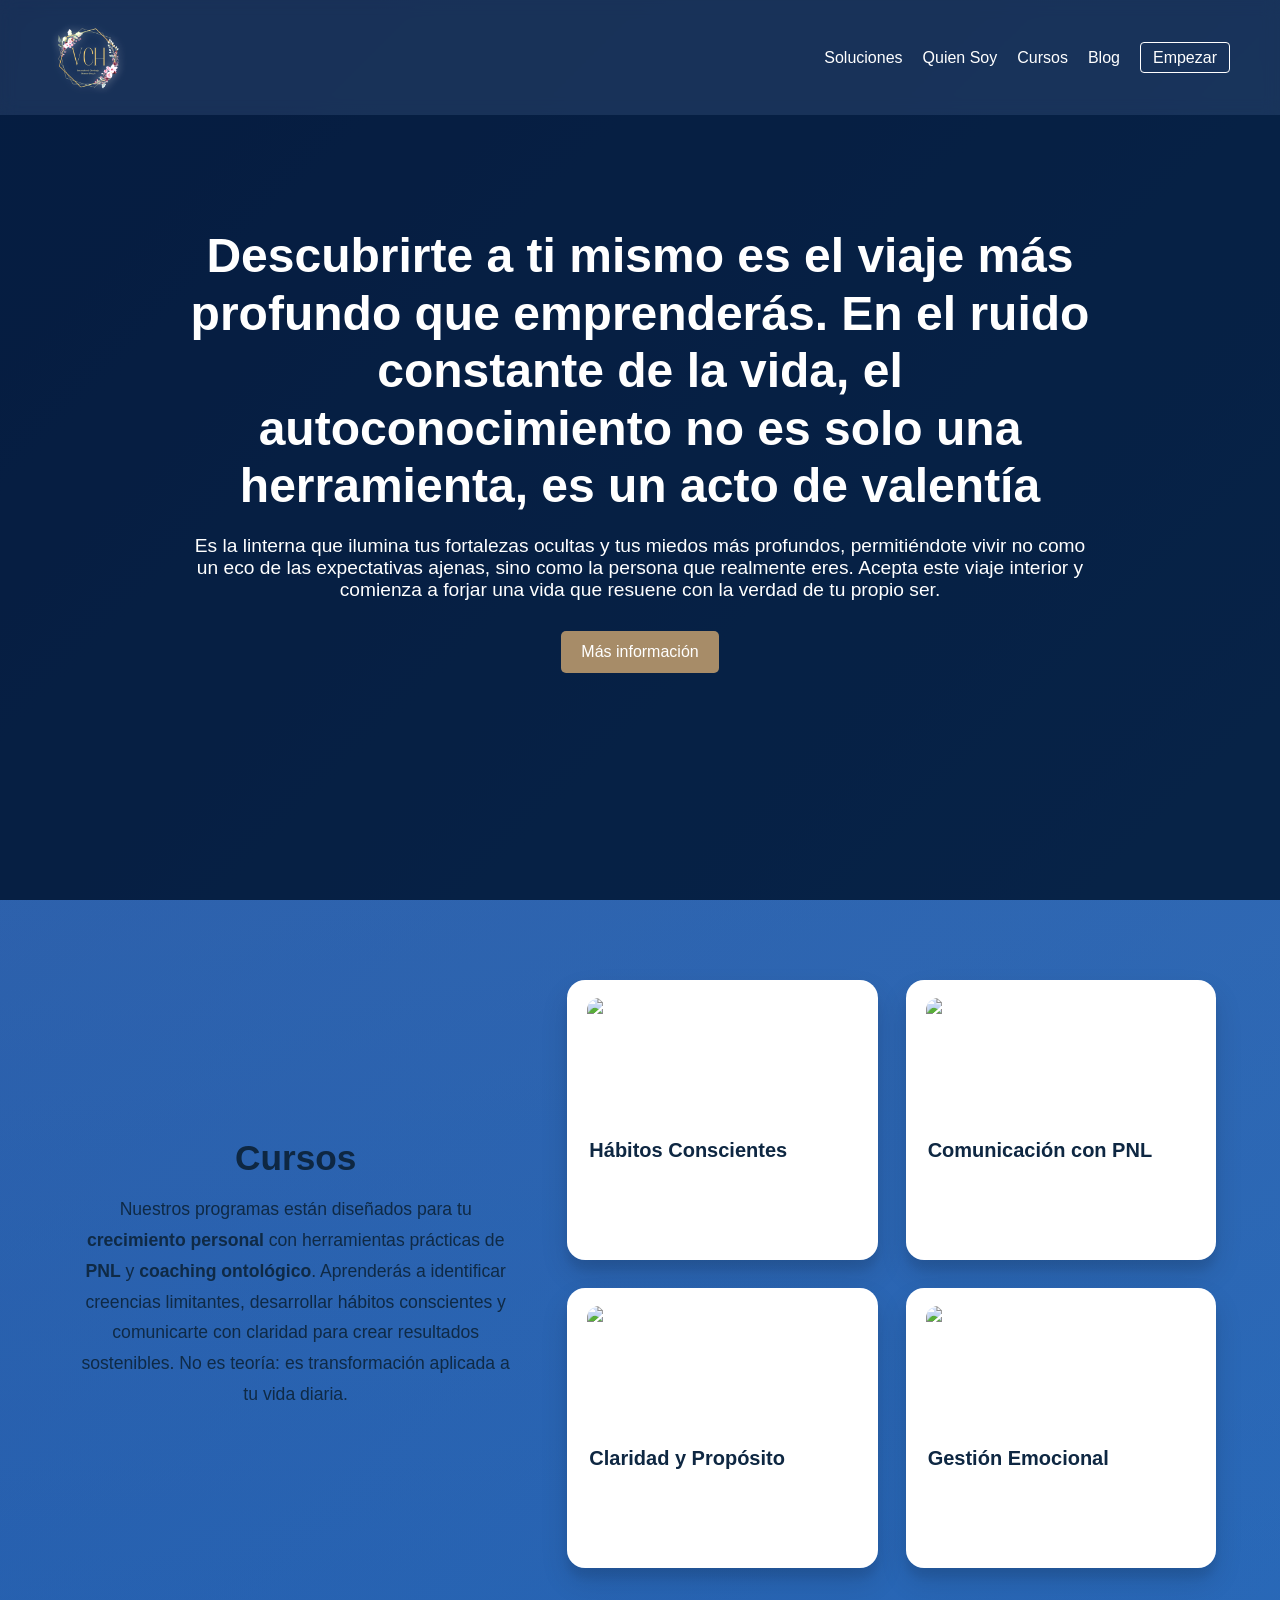
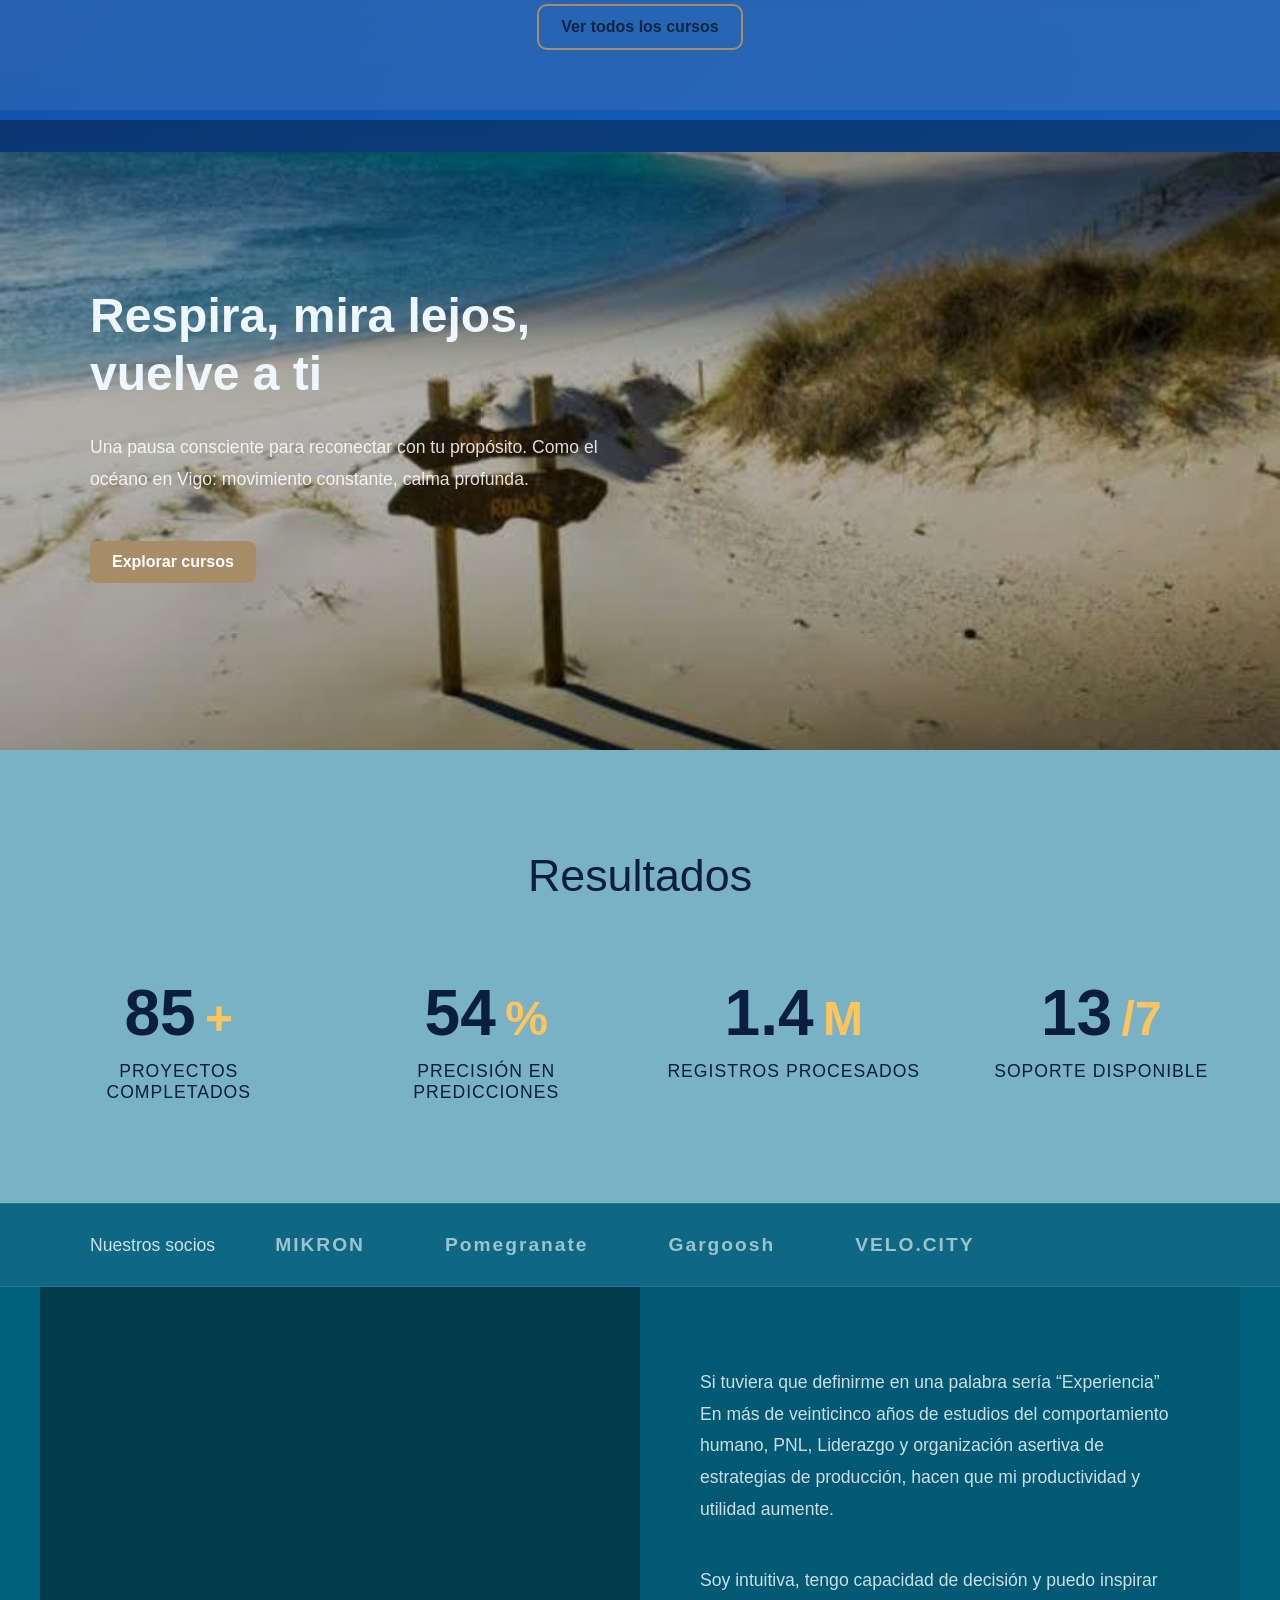
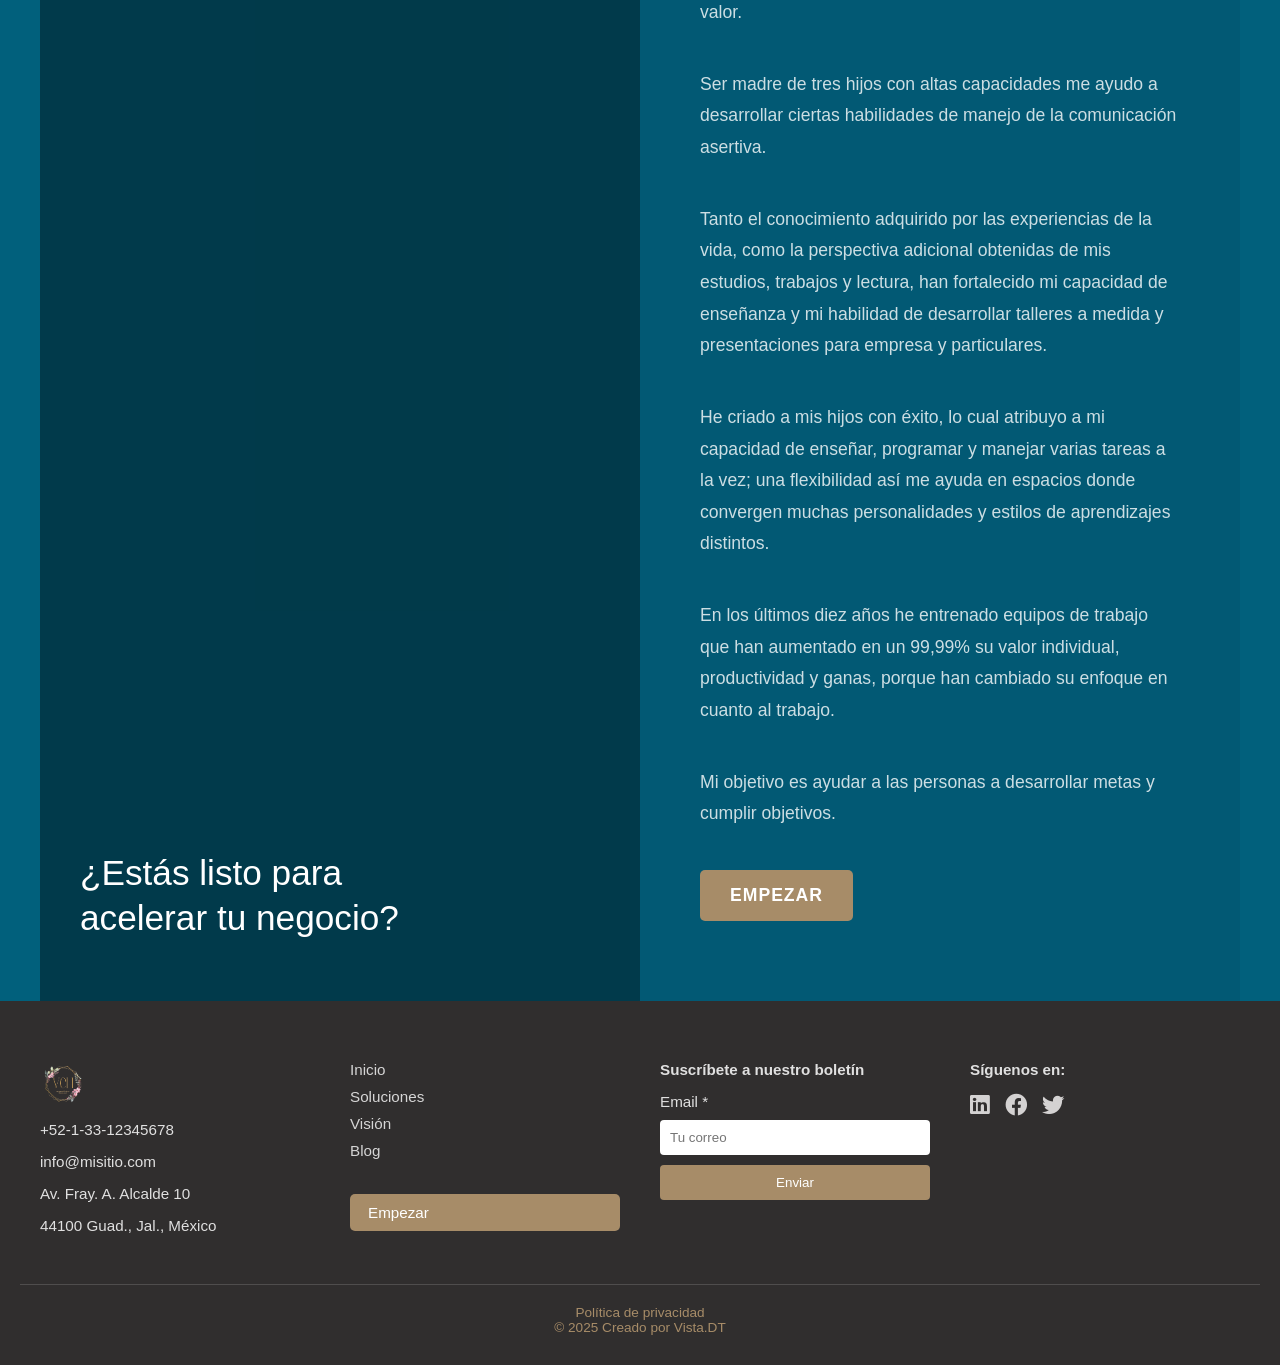
==== index.html @ 9bfac750 "paralax sobre mi" ====
<!DOCTYPE html>
<html lang="es">
<head>
  <meta charset="UTF-8">
  <meta name="viewport" content="width=device-width, initial-scale=1.0">
  <title>Vivian Chars </title>
  <link rel="stylesheet" href="https://cdnjs.cloudflare.com/ajax/libs/font-awesome/5.15.4/css/all.min.css">
  <link rel="stylesheet" href="/assets/style/style.css">
</head>
<body>
  
<header class="hero">
  <video autoplay muted loop playsinline class="hero-video">
    <source src="assets/video/135360-761676421_small.mp4" type="video/mp4">
    Tu navegador no soporta videos HTML5.
  </video>
  <div class="overlay"></div>
  
  <nav class="navbar">
    <div class="logo">
      <img src="assets/img/logo.png" alt="LOGO" />
    </div>

    <ul class="nav-links">
      <li><a href="#">Soluciones</a></li>
      <li><a href="#">Quien Soy</a></li>
      <li><a href="#">Cursos</a></li>
      <li><a href="#">Blog</a></li>
      <li><a href="#" class="btn-outline">Empezar</a></li>
    </ul>
  </nav>

  <div class="hero-content">
    <h1 class="fade-up">Descubrirte a ti mismo es el viaje más profundo que emprenderás. En el ruido constante de la vida, el  <br> <strong>autoconocimiento</strong> no es solo una herramienta, es un acto de valentía</h1>
    <p class="fade-up delay-1">Es la linterna que ilumina tus fortalezas ocultas y tus miedos más profundos, permitiéndote vivir no como un eco de las expectativas ajenas, sino como la persona que realmente eres. Acepta este viaje interior y comienza a forjar una vida que resuene con la verdad de tu propio ser.</p>
    <a href="#" class="btn-primary fade-up delay-2">Más información</a>
  </div>
</header>

<section class="features-section fade-up">
  <div class="features-container">
    <!-- Columna izquierda (texto centrado) -->
    <div class="features-text">
      <h2>Cursos</h2>
      <p>
        Nuestros programas están diseñados para tu <strong>crecimiento personal</strong> con
        herramientas prácticas de <strong>PNL</strong> y <strong>coaching ontológico</strong>.
        Aprenderás a identificar creencias limitantes, desarrollar hábitos conscientes y comunicarte
        con claridad para crear resultados sostenibles. No es teoría: es transformación aplicada a tu
        vida diaria.
      </p>
    </div>

    <!-- Columna derecha (grid 2x2 con flip cards) -->
    <div class="features-grid">
      <!-- Card 1 -->
      <div class="course-card">
        <div class="card-inner">
          <div class="card-face card-front">
            <img src="assets/img/cursos/habitos.jpg" alt="Hábitos Conscientes">
            <h3>Hábitos Conscientes</h3>
          </div>
          <div class="card-face card-back">
            <h3>Hábitos Conscientes</h3>
            <p>Neurociencia básica, PNL y micro-acciones para elevar energía, enfoque y consistencia sin depender de la fuerza de voluntad.</p>
            <a href="#" class="card-link">Ver detalles</a>
          </div>
        </div>
      </div>

      <!-- Card 2 -->
      <div class="course-card">
        <div class="card-inner">
          <div class="card-face card-front">
            <img src="assets/img/cursos/comunicacion.jpg" alt="Comunicación con PNL">
            <h3>Comunicación con PNL</h3>
          </div>
          <div class="card-face card-back">
            <h3>Comunicación con PNL</h3>
            <p>Patrones de lenguaje, rapport y escucha efectiva. Influencia ética para acuerdos ganar-ganar.</p>
            <a href="#" class="card-link">Ver detalles</a>
          </div>
        </div>
      </div>

      <!-- Card 3 -->
      <div class="course-card">
        <div class="card-inner">
          <div class="card-face card-front">
            <img src="assets/img/cursos/claridad.jpg" alt="Claridad y Propósito">
            <h3>Claridad y Propósito</h3>
          </div>
          <div class="card-face card-back">
            <h3>Claridad y Propósito</h3>
            <p>Define visión, objetivos y métricas personales desde el coaching ontológico. Alinea acción y sentido.</p>
            <a href="#" class="card-link">Ver detalles</a>
          </div>
        </div>
      </div>

      <!-- Card 4 -->
      <div class="course-card">
        <div class="card-inner">
          <div class="card-face card-front">
            <img src="assets/img/cursos/gestion-emocional.jpg" alt="Gestión Emocional">
            <h3>Gestión Emocional</h3>
          </div>
          <div class="card-face card-back">
            <h3>Gestión Emocional</h3>
            <p>Regulación emocional y estados de recursos. Protocolos simples para estrés, foco y resiliencia.</p>
            <a href="#" class="card-link">Ver detalles</a>
          </div>
        </div>
      </div>
    </div>
  </div>

  <!-- CTA debajo de las 4 tarjetas -->
  <div class="features-cta">
    <a href="/cursos.html" class="btn-secondary">Ver todos los cursos</a>
  </div>
</section>

<!-- PARALLAX VIGO -->
<section class="parallax-section" id="parallax-vigo">
  <img src="assets/img/vigo.jpeg" alt="Vigo, España" class="parallax-bg" loading="lazy">
  <div class="parallax-overlay"></div>
  <div class="parallax-content">
    <div class="parallax-container">
      <div class="parallax-text">
        <h2 class="fade-up">Respira, mira lejos, vuelve a ti</h2>
        <p class="fade-up delay-1">
          Una pausa consciente para reconectar con tu propósito. Como el océano en Vigo:
          movimiento constante, calma profunda.
        </p>
        <a href="#cursos" class="btn-primary fade-up delay-2">Explorar cursos</a>
      </div>
    </div>
  </div>
</section>


<!-- SECCIÓN DE ESTADÍSTICAS CON CONTADORES -->
<section class="stats-section">
  <div class="stats-container">
    <div class="stats-content">
      <div class="stats-text fade-up">
        <h2>Resultados</h2>
        <p></p>
      </div>
      
      <div class="stats-grid">
        <div class="stat-item fade-up delay-1">
          <div class="stat-number" data-target="150">0</div>
          <div class="stat-plus">+</div>
          <div class="stat-label">Proyectos Completados</div>
        </div>
        
        <div class="stat-item fade-up delay-2">
          <div class="stat-number" data-target="95">0</div>
          <div class="stat-plus">%</div>
          <div class="stat-label">Precisión en Predicciones</div>
        </div>
        
        <div class="stat-item fade-up delay-3">
          <div class="stat-number" data-target="2.5">0</div>
          <div class="stat-plus">M</div>
          <div class="stat-label">Registros Procesados</div>
        </div>
        
        <div class="stat-item fade-up delay-4">
          <div class="stat-number" data-target="24">0</div>
          <div class="stat-plus">/7</div>
          <div class="stat-label">Soporte Disponible</div>
        </div>
      </div>
    </div>
  </div>
</section>

<!-- SECCIÓN DE SOCIOS Y CTA -->
<section class="partners-cta-section">
  <!-- Logos de socios -->
  <div class="partners-bar">
    <div class="partners-container">
      <div class="partners-title">Nuestros socios</div>
      <div class="partners-logos">
        <div class="partner-logo">MIKRON</div>
        <div class="partner-logo">Pomegranate</div>
        <div class="partner-logo">Gargoosh</div>
        <div class="partner-logo">VELO.CITY</div>
      </div>
    </div>
  </div>

  <!-- Contenido principal -->
  <div class="cta-content">
    <div class="cta-container">
      <!-- Video izquierda -->
      <div class="cta-video-container fade-up">
        <video autoplay muted loop playsinline class="cta-video">
          <!-- AQUÍ VAS A PONER TU VIDEO CUANDO LO ENCUENTRES -->
          <source src="assets/video/faro02.mp4" type="video/mp4">
          Tu navegador no soporta videos HTML5.
        </video>
        <div class="video-overlay"></div>
        <div class="video-text">
          <h3>¿Estás listo para acelerar tu negocio?</h3>
        </div>
      </div>

      <!-- Texto y CTA derecha -->
      <div class="cta-text-container fade-up delay-1">
        <div class="cta-text">
          <p>
           Si tuviera que definirme en una palabra sería “Experiencia” En más de veinticinco años de estudios del comportamiento humano, PNL, Liderazgo y organización asertiva de estrategias de producción, hacen que mi productividad y utilidad aumente.</p>
           <p>Soy intuitiva, tengo capacidad de decisión y puedo inspirar valor.</p>
           <p>Ser madre de tres hijos con altas capacidades me ayudo a desarrollar ciertas habilidades de manejo de la comunicación asertiva.</p>
           <p>Tanto el conocimiento adquirido por las experiencias de la vida, como la perspectiva adicional obtenidas de mis estudios, trabajos y lectura, han fortalecido mi capacidad de enseñanza y mi habilidad de desarrollar talleres a medida y presentaciones para empresa y particulares.</p>
           <p>He criado a mis hijos con éxito, lo cual atribuyo a mi capacidad de enseñar, programar y manejar varias tareas a la vez; una flexibilidad así me ayuda en espacios donde convergen muchas personalidades y estilos de aprendizajes distintos.</p>
           <p>En los últimos diez años he entrenado equipos de trabajo que han aumentado en un 99,99% su valor individual, productividad y ganas, porque han cambiado su enfoque en cuanto al trabajo.</p>
           <p>Mi objetivo es ayudar a las personas a desarrollar metas y cumplir objetivos.</p>
          <a href="#" class="btn-primary">Empezar</a>
        </div>
      </div>
    </div>
  </div>
</section>
<!-- FOOTER -->
<footer class="site-footer">
  <div class="footer-container">
    <!-- Columna 1: Logo y contacto -->
    <div class="footer-column">
      <div class="footer-logo">
        <img src="assets/img/logo.png" alt="Vista.DT" />
      </div>
      <p>+52-1-33-12345678</p>
      <p>info@misitio.com</p>
      <p>Av. Fray. A. Alcalde 10</p>
      <p>44100 Guad., Jal., México</p>
    </div>

    <!-- Columna 2: Navegación -->
    <div class="footer-column">
      <ul class="footer-links">
        <li><a href="#">Inicio</a></li>
        <li><a href="#">Soluciones</a></li>
        <li><a href="#">Visión</a></li>
        <li><a href="#">Blog</a></li>
      </ul>
      <a href="#" class="btn-primary footer-btn">Empezar</a>
    </div>

    <!-- Columna 3: Suscripción -->
    <div class="footer-column">
      <h4>Suscríbete a nuestro boletín</h4>
      <form class="footer-form">
        <label for="email">Email *</label>
        <input type="email" id="email" name="email" placeholder="Tu correo">
        <button type="submit" class="btn-outline">Enviar</button>
      </form>
    </div>

    <!-- Columna 4: Redes sociales -->
    <div class="footer-column">
      <h4>Síguenos en:</h4>
      <div class="social-links">
        <a href="#"><i class="fab fa-linkedin"></i></a>
        <a href="#"><i class="fab fa-facebook"></i></a>
        <a href="#"><i class="fab fa-twitter"></i></a>
      </div>
    </div>
  </div>

  <!-- Parte inferior -->
  <div class="footer-bottom">
    <a href="#">Política de privacidad</a>
    <p>© 2025 Creado por Vista.DT</p>
  </div>
</footer>

</body>
</html>
<script src="assets/scripts/script.js"></script>
---- assets/style/style.css ----
* {
  margin: 0;
  padding: 0;
  box-sizing: border-box;
}

@font-face {
  font-family: 'Century Gothic';
  src: url('century-gothic.woff2') format('woff2'),
       url('century-gothic.woff') format('woff');
  font-weight: normal;
  font-style: normal;
}

body {
  font-family: 'Century Gothic', CenturyGothic, AppleGothic, sans-serif;
  color: white;
}



.hero {
  position: relative;
  width: 100%;
  height: 100vh;
  overflow: hidden;
}

.hero-video {
  position: absolute;
  top: 50%;
  left: 50%;
  min-width: 100%;
  min-height: 100%;
  transform: translate(-50%, -50%);
  object-fit: cover;
  z-index: -2;
}

.overlay {
  position: absolute;
  top: 0;
  left: 0;
  width: 100%;
  height: 100%;
  background: rgba(0, 0, 0, 0.6);
  z-index: -1;
}

/* ==========================
   NAVBAR
   ========================== */
.navbar {
  position: fixed;
  top: 0;
  left: 0;
  width: 100%;
  z-index: 10;

  display: flex;
  justify-content: space-between;
  align-items: center;

  padding: 20px 50px;
  transition: background 0.3s ease, padding 0.3s ease;

  /* Fondo inicial translúcido con blur */
  background-color: rgba(101, 132, 179, 0.2);
  backdrop-filter: blur(8px);
}

/* Al hacer scroll */
.navbar.scrolled {
  background-color: rgba(101, 132, 179, 0.6);
  padding: 10px 40px;
  backdrop-filter: blur(10px);
}

/* ==========================
   LOGO (más grande y visible)
   ========================== */
.logo {
  display: flex;
  align-items: center;
  gap: 8px;
  font-weight: bold;
  font-size: 1.2em;
}

.logo img {
  height: 75px;           /* ↑ de 40px a 75px */
  width: auto;
  filter: brightness(1.25) drop-shadow(0 0 5px rgba(255,255,255,0.4));
  transition: transform 0.25s ease;
}

.logo img:hover {
  transform: scale(1.05);
}

.logo span {
  font-weight: bold;
  font-size: 1.2em;
}

/* ==========================
   LINKS NAV
   ========================== */
.nav-links {
  display: flex;
  gap: 20px;
  list-style: none;
}

.nav-links a {
  text-decoration: none;
  color: white;
  transition: color 0.3s ease;
}

.nav-links a:hover {
  color: #a78c68;
}

.btn-outline {
  border: 1px solid white;
  padding: 6px 12px;
  border-radius: 4px;
}

/* ==========================
   HERO CENTRADO
   ========================== */
.hero-content {
  position: absolute;
  top: 50%;
  left: 50%;
  transform: translate(-50%, -50%);  /* ← centra en ambos ejes */
  text-align: center;                 /* ← centra el texto */
  width: 85%;
  max-width: 900px;                   /* más ancho que antes (600px) */
  z-index: 2;                         /* sobre el overlay/video */
}

.hero-content h1 {
  font-size: 3rem;    /* mismo tamaño que tenías */
  line-height: 1.2;
  margin-bottom: 20px;
}

.hero-content p {
  font-size: 1.2rem;  /* mismo tamaño que tenías */
  margin-bottom: 30px;
}

/* Botón primario */
.btn-primary {
  background: #a78c68;
  padding: 12px 20px;
  color: white;
  border-radius: 5px;
  text-decoration: none;
  display: inline-block;
  transition: transform 0.3s ease;
}

.btn-primary:hover {
  transform: translateY(-2px);
}


/* Features Section */
.features-section {
  background-color: #79b1c7;
  padding: 80px 50px;
}

.features-container {
  display: grid;
  grid-template-columns: 1fr 1fr;
  gap: 40px;
  align-items: start;
}

.features-text h2 {
  font-size: 2.2rem;
  margin-bottom: 20px;
  color: #0b1e3f;
}

.features-text p {
  font-size: 1.1rem;
  line-height: 1.6;
  color: #333;
}

/* Fondo general */
body {
  background: linear-gradient(135deg, #0d47a1, #1976d2);
  font-family: 'Segoe UI', Tahoma, Geneva, Verdana, sans-serif;
  margin: 0;
  padding: 0;
  color: #fff;
}

/* Contenedor de tarjetas */
.features-cards {
  display: grid;
  grid-template-columns: repeat(auto-fit, minmax(280px, 1fr));
  gap: 40px;
  padding: 60px 20px;
  max-width: 1100px;
  margin: 0 auto;
  position: relative;
}

/* Estilo general de las tarjetas */
.feature-card {
  background: #ffffff;
  border-radius: 30px; /* Más redondas */
  padding: 30px;
  box-shadow: 0 12px 30px rgba(0, 0, 0, 0.25);
  transition: all 0.6s ease;
  border: none;
  display: flex;
  flex-direction: column;
  align-items: flex-start;

  opacity: 0;
  transform: translateY(60px) scale(0.95);
}

/* Animación de entrada al hacer scroll */
.feature-card.show {
  opacity: 1;
  transform: translateY(0) scale(1);
}

/* Animación en cascada (una tras otra) */
.feature-card:nth-child(1) {
  transition-delay: 0.2s;
}
.feature-card:nth-child(2) {
  transition-delay: 0.4s;
}
.feature-card:nth-child(3) {
  transition-delay: 0.6s;
}
.feature-card:nth-child(4) {
  transition-delay: 0.8s;
}

/* Hover */
.feature-card:hover {
  transform: translateY(-12px) scale(1.03);
  box-shadow: 0 18px 40px rgba(0, 0, 0, 0.35);
  z-index: 10;
}

/* Iconos */
.feature-card .icon {
  font-size: 2.5rem;
  margin-bottom: 15px;
  background: linear-gradient(135deg, #ff9800, #f44336);
  /*-webkit-background-clip: text;*/
  -webkit-text-fill-color: transparent;
}

/* Títulos */
.feature-card h3 {
  font-size: 1.4rem;
  margin-bottom: 12px;
  font-weight: 700;
  color: #111;
}

/* Texto */
.feature-card p {
  font-size: 1rem;
  line-height: 1.6;
  color: #333;
}


/* Estilo general de las tarjetas */
/*.feature-card {
  background: rgb(60 91 175);
  border-radius: 10px;
  padding: 20px;
  box-shadow: 0 4px 15px rgba(0,0,0,0.1);
  opacity: 0;
  transform: translateY(50px);
  transition: transform 0.8s ease, opacity 0.8s ease, box-shadow 0.3s ease;
  position: relative;
}

/* Animación cuando aparecen */
/*.feature-card.show {
  opacity: 1;
}

/* Tarjetas grandes (izquierda) → primera y tercera */
/*.features-cards .feature-card:nth-child(1),
.features-cards .feature-card:nth-child(3) {
  transform: translateY(20px); /* Bajamos un poco */
/*  z-index: 2;
}

/* Tarjetas pequeñas (derecha) → segunda y cuarta */
/*.features-cards .feature-card:nth-child(2),
.features-cards .feature-card:nth-child(4) {
  transform: translate(-20px, -20px); /* Subimos y desplazamos hacia la izquierda */
/*  z-index: 3; /* Encima de las grandes */
/*}

/* Efecto hover para todas */
/*.feature-card:hover {
  transform: translate(-20px, -25px) scale(1.02);
  box-shadow: 0 8px 25px rgba(0,0,0,0.15);
}

/* Iconos dentro de la tarjeta */
/*.feature-card .icon {
  font-size: 2rem;
  margin-bottom: 10px;
}

.feature-card h3 {
  font-size: 1.1rem;
  margin-bottom: 10px;
  color: #062630;
}

.feature-card p {
  font-size: 0.95rem;
  color: #111010;
}*/

/* Responsive */
@media (max-width: 768px) {
  .features-container {
    grid-template-columns: 1fr;
    gap: 30px;
  }

  .features-cards {
    grid-template-columns: 1fr;
    gap: 20px;
  }

  /* Quitamos efecto ajedrez en móviles */
  .features-cards .feature-card:nth-child(1),
  .features-cards .feature-card:nth-child(2),
  .features-cards .feature-card:nth-child(3),
  .features-cards .feature-card:nth-child(4) {
    transform: translateY(0);
  }

  .feature-card:hover {
    transform: scale(1.02);
  }
}



/* NUEVA SECCIÓN PARALLAX CORREGIDA */
.parallax-section .parallax-bg {
  position: absolute;
  top: 0;
  left: 0;
  width: 100%;
  height: 100%;
  object-fit: cover;
  z-index: 0; /* IMPORTANTE: z-index bajo */
}

.parallax-section {
  position: relative; /* ¡MUY IMPORTANTE! */
  height: 100vh;
  min-height: 600px;
  overflow: hidden;
  display: flex;
  align-items: center;
}

.parallax-bg {
  position: absolute;
  top: 0;
  left: 0;
  width: 100%;
  height: 100%;
  object-fit: cover;
  z-index: -15;
}


.parallax-overlay {
  position: absolute;
  top: 0;
  left: 0;
  width: 100%;
  height: 100%;
  z-index: 1;
}

.parallax-content {
  position: relative;
  z-index: 2;
  width: 100%;
  color: rgb(176, 197, 199);
}

.parallax-container {
  max-width: 1200px;
  margin: 0 auto;
  padding: 0 50px;
  display: grid;
  grid-template-columns: 1fr 1fr;
  gap: 80px;
  align-items: center;
}

.parallax-text h2 {
  font-size: 3rem;
  line-height: 1.2;
  margin-bottom: 30px;
  font-weight: 300;
}

.parallax-text p {
  font-size: 1.1rem;
  line-height: 1.8;
  margin-bottom: 25px;
  color: rgba(3, 53, 73, 0.9);
}

.parallax-text .btn-primary {
  margin-top: 20px;
}


/* SECCIÓN DE SOCIOS Y CTA */
.partners-cta-section {
  background-color: #01607c;
  color: rgb(4, 90, 105);
}

.partners-bar {
  background-color: rgba(255, 255, 255, 0.05);
  border-top: 1px solid rgba(255, 255, 255, 0.1);
  border-bottom: 1px solid rgba(255, 255, 255, 0.1);
  padding: 30px 0;
}

.partners-container {
  max-width: 1200px;
  margin: 0 auto;
  padding: 0 50px;
  display: flex;
  align-items: center;
  gap: 60px;
}

.partners-title {
  font-size: 1.1rem;
  font-weight: 300;
  color: rgba(255, 255, 255, 0.8);
  white-space: nowrap;
}

.partners-logos {
  display: flex;
  gap: 80px;
  align-items: center;
  flex: 1;
}

.partner-logo {
  font-size: 1.2rem;
  font-weight: 600;
  color: rgba(255, 255, 255, 0.6);
  letter-spacing: 2px;
  transition: color 0.3s ease;
}

.partner-logo:hover {
  color: rgba(255, 255, 255, 0.9);
}

.cta-content {
  padding: 0;
  min-height: 70vh;
}

.cta-container {
  max-width: 1200px;
  margin: 0 auto;
  display: grid;
  grid-template-columns: 1fr 1fr;
  min-height: 70vh;
}

.cta-video-container {
  position: relative;
  overflow: hidden;
}

.cta-video {
  width: 100%;
  height: 100%;
  object-fit: cover;
  min-height: 70vh;
}

.video-overlay {
  position: absolute;
  top: 0;
  left: 0;
  width: 100%;
  height: 100%;
  background: rgba(0, 0, 0, 0.4);
  z-index: 1;
}

.video-text {
  position: absolute;
  bottom: 60px;
  left: 40px;
  z-index: 2;
  color: white;
}

.video-text h3 {
  font-size: 2.2rem;
  font-weight: 300;
  line-height: 1.3;
  max-width: 350px;
}

.cta-text-container {
  background-color: #025974;
  display: flex;
  align-items: center;
  padding: 80px 60px;
}

.cta-text p {
  font-size: 1.1rem;
  line-height: 1.8;
  color: rgba(255, 255, 255, 0.8);
  margin-bottom: 40px;
}

.cta-text .btn-primary {
  font-size: 1.1rem;
  padding: 15px 30px;
  text-transform: uppercase;
  letter-spacing: 1px;
  font-weight: 600;
}

/* SECCIÓN DE ESTADÍSTICAS */
.stats-section {
  background-color: #79b1c7;
  padding: 100px 50px;
  color: white;
}

.stats-container {
  max-width: 1200px;
  margin: 0 auto;
}

.stats-content {
  text-align: center;
}

.stats-text {
  margin-bottom: 80px;
}

.stats-text h2 {
  font-size: 2.8rem;
  margin-bottom: 25px;
  color: #0b1e3f;
  font-weight: 300;
}

.stats-text p {
  font-size: 1.2rem;
  color: rgba(11, 30, 63, 0.8);
  max-width: 600px;
  margin: 0 auto;
  line-height: 1.6;
}

.stats-grid {
  display: grid;
  grid-template-columns: repeat(auto-fit, minmax(250px, 1fr));
  gap: 50px;
  margin-top: 60px;
}

.stat-item {
  text-align: center;
  opacity: 0;
  transform: translateY(30px);
  transition: all 0.8s ease;
}

.stat-item.show {
  opacity: 1;
  transform: translateY(0);
}

.stat-number {
  font-size: 4rem;
  font-weight: bold;
  color: #0b1e3f;
  display: inline-block;
  line-height: 1;
}

.stat-plus {
  font-size: 3rem;
  font-weight: bold;
  color: #ffc55a;
  display: inline-block;
  margin-left: 5px;
}

.stat-label {
  font-size: 1.1rem;
  color: #0b1e3f;
  margin-top: 15px;
  font-weight: 500;
  text-transform: uppercase;
  letter-spacing: 1px;
}

/* Animaciones */
.fade-up {
  opacity: 0;
  transform: translateY(30px);
  transition: all 0.8s ease;
}

.fade-up.show {
  opacity: 1;
  transform: translateY(0);
}

.delay-1 { transition-delay: 0.3s; }
.delay-2 { transition-delay: 0.6s; }
.delay-4 { transition-delay: 1.2s; }

/* Responsive */
@media (max-width: 768px) {
  .parallax-container {
    grid-template-columns: 1fr;
    gap: 40px;
    padding: 0 30px;
  }
  
  .parallax-text h2 {
    font-size: 2.2rem;
  }
  
  .hero-content h1 {
    font-size: 2.2rem;
  }
  
  .features-container {
    grid-template-columns: 1fr;
    gap: 30px;
  }
  
  .features-cards {
    grid-template-columns: 1fr;
  }
  
  .partners-container {
    flex-direction: column;
    gap: 30px;
    text-align: center;
  }
  
  .partners-logos {
    gap: 40px;
    flex-wrap: wrap;
    justify-content: center;
  }
  
  .partner-logo {
    font-size: 1rem;
  }
  
  .cta-container {
    grid-template-columns: 1fr;
  }
  
  .cta-video {
    min-height: 50vh;
  }
  
  .video-text h3 {
    font-size: 1.8rem;
    bottom: 40px;
    left: 30px;
  }
  
  .cta-text-container {
    padding: 60px 40px;
  }
  
  .stats-grid {
    grid-template-columns: repeat(2, 1fr);
    gap: 40px;
  }
  
  .stat-number {
    font-size: 3rem;
  }
  
  .stat-plus {
    font-size: 2.2rem;
  }
}

/* FOOTER MEJORADO */
.site-footer {
  background-color: #302e2e; /* Gris oscuro en lugar de negro */
  color: rgba(255, 255, 255, 0.85);
  padding: 60px 20px 30px;
  font-size: 0.95rem;
}

.footer-container {
  display: grid;
  grid-template-columns: repeat(auto-fit, minmax(220px, 1fr));
  gap: 40px;
  max-width: 1200px;
  margin: 0 auto;
}

.footer-column {
  display: flex;
  flex-direction: column;
  gap: 15px;
}

.footer-logo {
  display: flex;
  align-items: center;
  gap: 12px;
}

.footer-logo img {
  height: 45px;
}

.footer-logo span {
  font-weight: bold;
  font-size: 1.3rem;
  color: white;
}

.footer-links {
  list-style: none;
  padding: 0;
}

.footer-links li {
  margin-bottom: 10px;
}

.footer-links a {
  color: rgba(255, 255, 255, 0.8);
  text-decoration: none;
  transition: color 0.3s ease;
}

.footer-links a:hover {
  color: #79b1c7;
}

.footer-btn {
  margin-top: 10px;
  display: inline-block;
  padding: 10px 18px;
  border-radius: 5px;
  background: #a78c68;
  color: white;
  text-decoration: none;
  transition: transform 0.3s ease;
}

.footer-btn:hover {
  transform: translateY(-2px);
}

.footer-form {
  display: flex;
  flex-direction: column;
  gap: 10px;
}

.footer-form input {
  padding: 10px;
  border-radius: 4px;
  border: none;
  width: 100%;
}

.footer-form button {
  padding: 10px;
  border-radius: 4px;
  border: none;
  cursor: pointer;
  background: #a78c68;
  color: white;
  transition: background 0.3s ease;
}

.footer-form button:hover {
  background: #ac8149;
}

.social-links {
  display: flex;
  gap: 15px;
}

.social-links a {
  color: rgba(241, 239, 239, 0.85);
  font-size: 1.4rem;
  transition: color 0.3s ease;
}

.social-links a:hover {
  color: #f7f7f7;
}

.footer-bottom {
  margin-top: 50px;
  border-top: 1px solid rgba(255, 255, 255, 0.15);
  padding-top: 20px;
  text-align: center;
  font-size: 0.85rem;
  color: #a78c68;
}

.footer-bottom a {
  color: #a78c68;
  text-decoration: none;
  margin: 0 10px;
}

.footer-bottom a:hover {
  color: #a78c68;
}

/* Responsive */
@media (max-width: 768px) {
  .footer-container {
    grid-template-columns: 1fr;
    gap: 30px;
    text-align: center;
  }
  .footer-logo {
    justify-content: center;
  }
  .social-links {
    justify-content: center;
  }
  .footer-btn {
    margin: 15px auto 0;
  }
  .footer-form button {
    width: 100%;
  }
}


/* ==========================
   FEATURES (Cursos) – NUEVO BLOQUE
   ========================== */

/* Ajuste del fondo y paddings de la sección */
.features-section {
  padding: 80px 5% 60px;
  background: linear-gradient(180deg, rgba(101,132,179,0.35) 0%, rgba(101,132,179,0.25) 100%);
}

/* Contenedor 2 columnas: texto izq + grid der */
.features-container {
  display: grid;
  grid-template-columns: 1fr 1.4fr; /* texto / tarjetas */
  gap: 40px;
  align-items: center; /* centra verticalmente ambas columnas */
  max-width: 1200px;
  margin: 0 auto;
}

/* Texto izquierda centrado (vertical y horizontal) */
.features-text {
  display: grid;
  place-items: center;     /* centro X/Y */
  text-align: center;      /* centra el texto */
  padding: 10px 12px;
}

.features-text h2 {
  font-size: 2.2rem;
  margin-bottom: 16px;
  color: #0e2742;
}

.features-text p {
  font-size: 1.1rem;
  line-height: 1.75;
  color: #0f2a46;
  max-width: 520px;
}

/* Grid de tarjetas 2x2 (usa NUEVA clase .features-grid) */
.features-grid {
  display: grid;
  grid-template-columns: repeat(2, minmax(260px, 1fr));
  gap: 28px;
}

/* Tarjeta con efecto FLIP (NUEVAS clases) */
.course-card {
  perspective: 1200px;
}

.card-inner {
  position: relative;
  width: 100%;
  min-height: 280px;
  border-radius: 18px;
  transform-style: preserve-3d;
  transition: transform 0.7s cubic-bezier(.2,.7,.2,1);
  box-shadow: 0 14px 28px rgba(0,0,0,.12), 0 10px 10px rgba(0,0,0,.08);
  background: transparent;
}

.course-card:hover .card-inner {
  transform: rotateY(180deg);
}

.card-face {
  position: absolute;
  inset: 0;
  border-radius: 18px;
  backface-visibility: hidden;
  background: #fff;
  overflow: hidden;
  display: grid;
  align-content: start;
  gap: 14px;
  padding: 18px 20px 20px;
}

.card-front img {
  width: 100%;
  height: 120px;
  object-fit: cover;
  border-radius: 12px;
}

.card-front h3 {
  font-size: 1.25rem;
  color: #0e2742;
  margin: 6px 2px 0;
  line-height: 1.25;
}

.card-back {
  transform: rotateY(180deg);
  background: linear-gradient(180deg, #ffffff 0%, #f7f9fb 100%);
  padding-top: 22px;
}

.card-back h3 {
  font-size: 1.1rem;
  color: #0e2742;
  margin-bottom: 6px;
}

.card-back p {
  color: #2e3e53;
  font-size: 0.975rem;
  line-height: 1.6;
}

.card-link {
  margin-top: 10px;
  justify-self: start;
  color: #a78c68;
  font-weight: 600;
  text-decoration: none;
  border-bottom: 2px solid transparent;
  transition: border-color .2s ease;
}

.card-link:hover {
  border-color: #a78c68;
}

/* CTA inferior (botón ver todos) */
.features-cta {
  display: flex;
  justify-content: center;
  margin-top: 36px;
}

.btn-secondary {
  background: transparent;
  color: #0e2742;
  border: 2px solid #a78c68;
  padding: 12px 22px;
  border-radius: 10px;
  text-decoration: none;
  font-weight: 700;
  transition: background .25s ease, color .25s ease, transform .25s ease;
}

.btn-secondary:hover {
  background: #a78c68;
  color: #fff;
  transform: translateY(-2px);
}

/* ==========================
   Responsive – NUEVO
   ========================== */
@media (max-width: 1024px) {
  .features-container {
    grid-template-columns: 1fr; /* pila texto + tarjetas */
    gap: 28px;
  }
  .features-text {
    padding: 0 8px 8px;
  }
  .features-grid {
    grid-template-columns: 1fr 1fr;
  }
}

@media (max-width: 680px) {
  .features-grid {
    grid-template-columns: 1fr; /* tarjetas en columna */
  }
  .card-front img {
    height: 140px;
  }
}

/* ==========================
   PARALLAX VIGO – overrides
   ========================== */
#parallax-vigo {
  height: 70vh;                 /* un poco menos alto que el hero */
  min-height: 520px;
  margin-top: 10px;             /* separa del bloque de cursos */
}

#parallax-vigo .parallax-overlay {
  background: linear-gradient(
    to bottom,
    rgba(0,0,0,0.35) 0%,
    rgba(0,0,0,0.25) 40%,
    rgba(0,0,0,0.35) 100%
  );
}

#parallax-vigo .parallax-text h2 {
  color: #eef6ff;
  font-weight: 700;
}

#parallax-vigo .parallax-text p {
  color: rgba(255,255,255,0.85);
}

/* Botón dentro del parallax, que use tu estilo primario */
#parallax-vigo .btn-primary {
  background: #a78c68;
  color: #fff;
  border-radius: 8px;
  padding: 12px 22px;
  text-decoration: none;
  font-weight: 600;
}

/* Parallax “suave”: corrige saltos en móviles y respeta accesibilidad */
@media (max-width: 768px), (prefers-reduced-motion: reduce) {
  #parallax-vigo { height: 56vh; min-height: 420px; }
  .parallax-bg { transform: none !important; }
}
/* ==========================
   FIN STYLE.CSS
   ========================== */
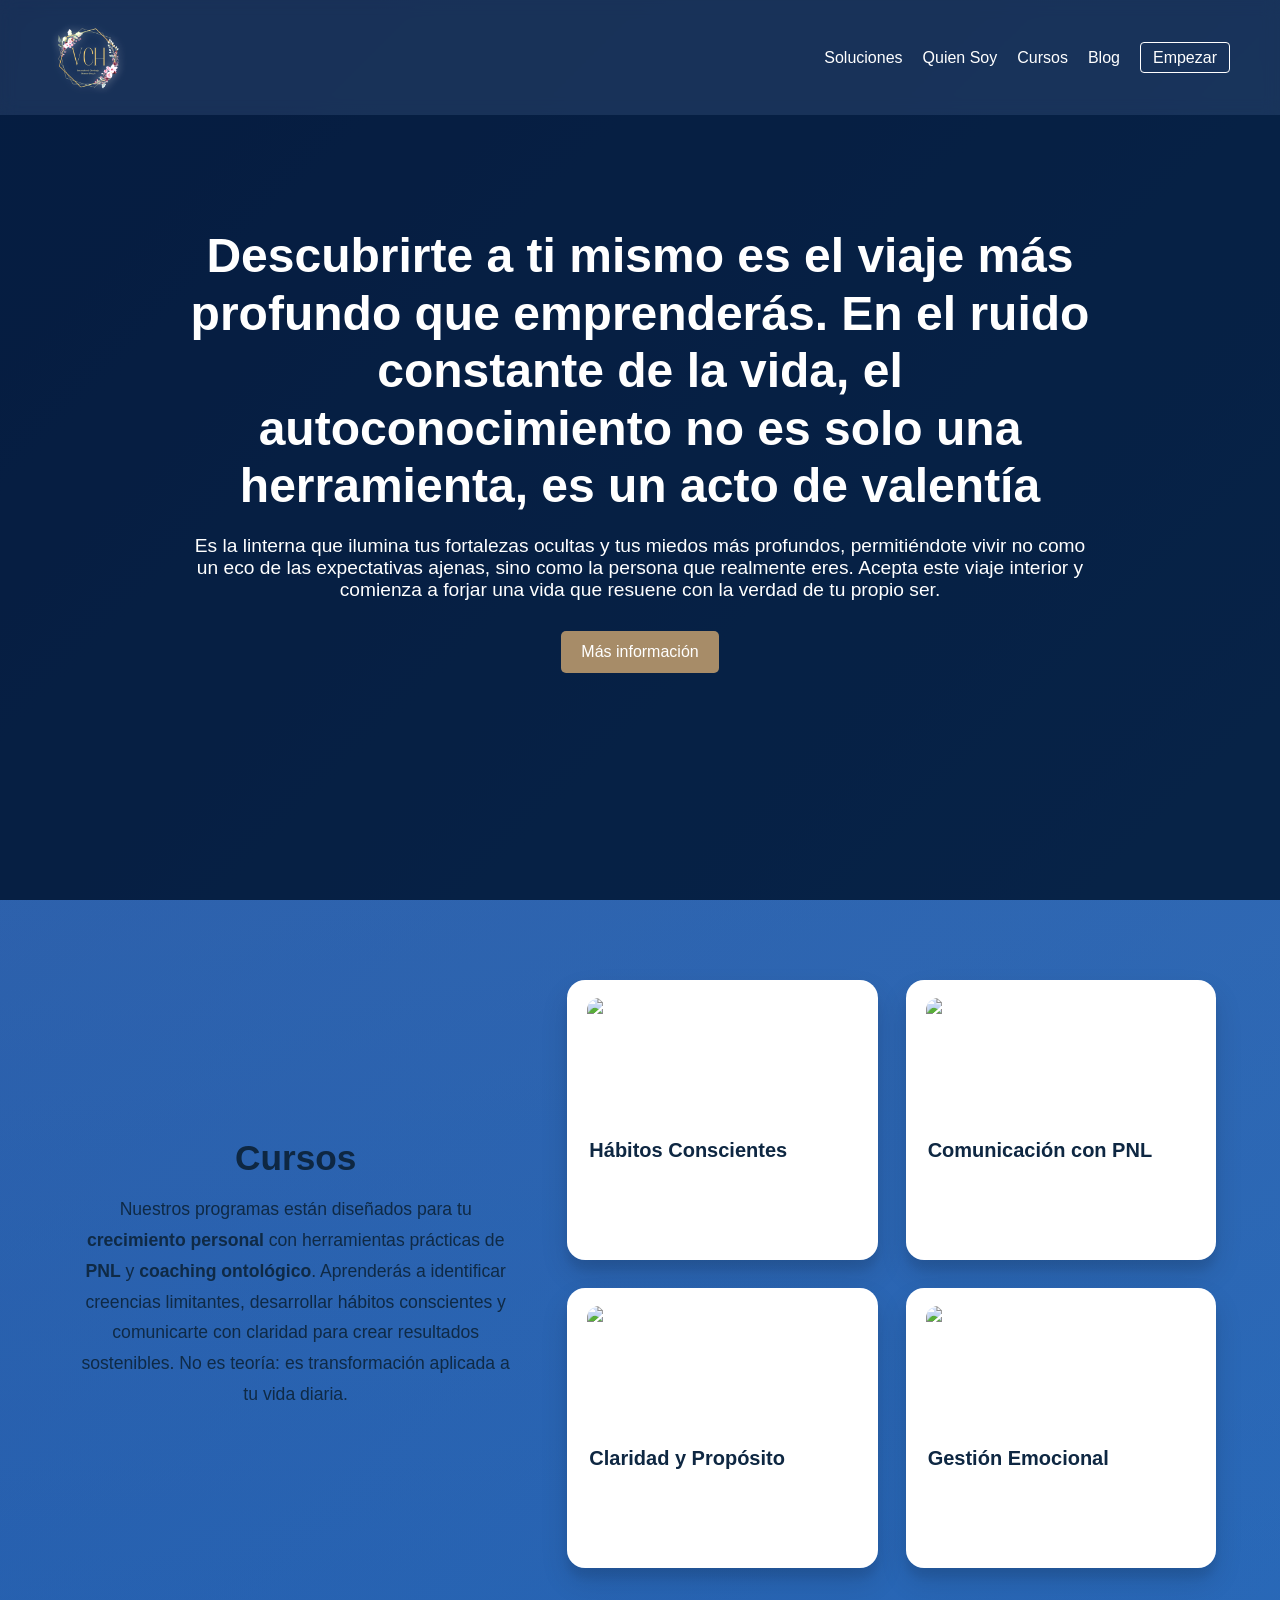
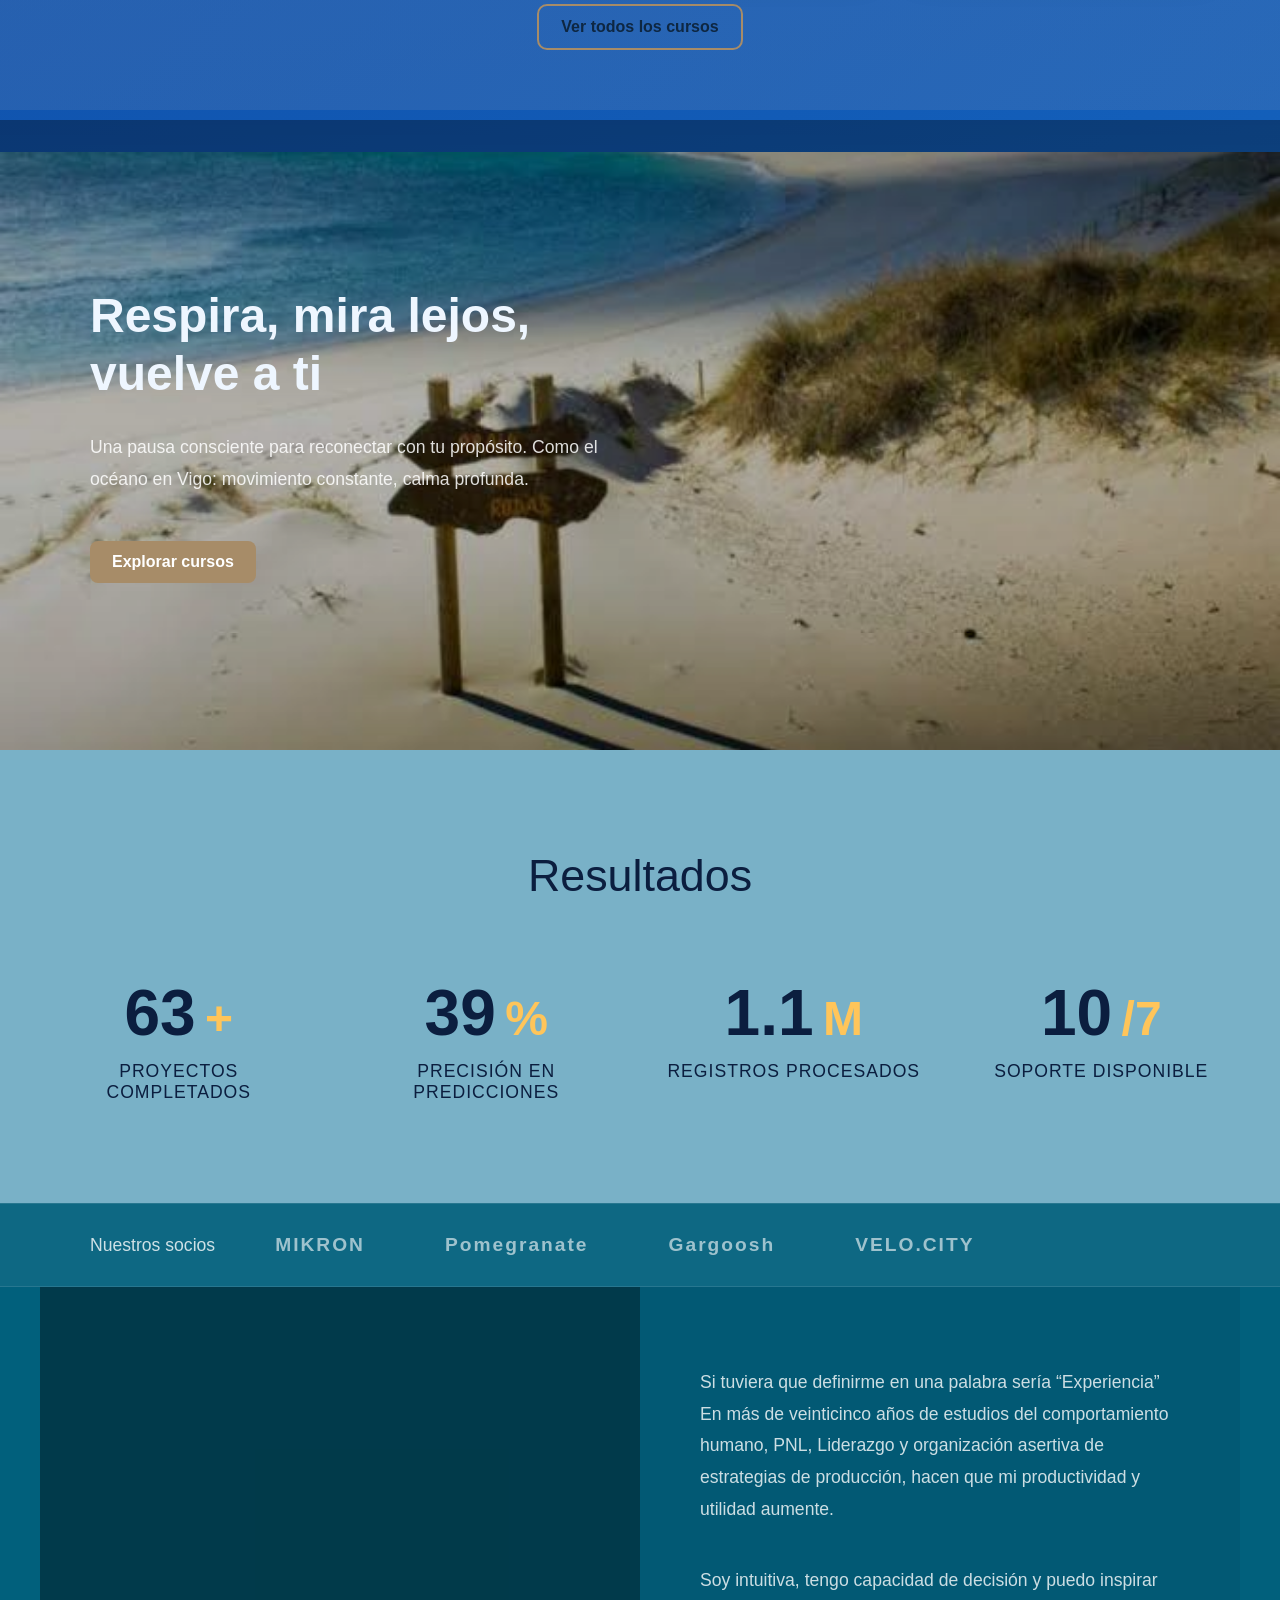
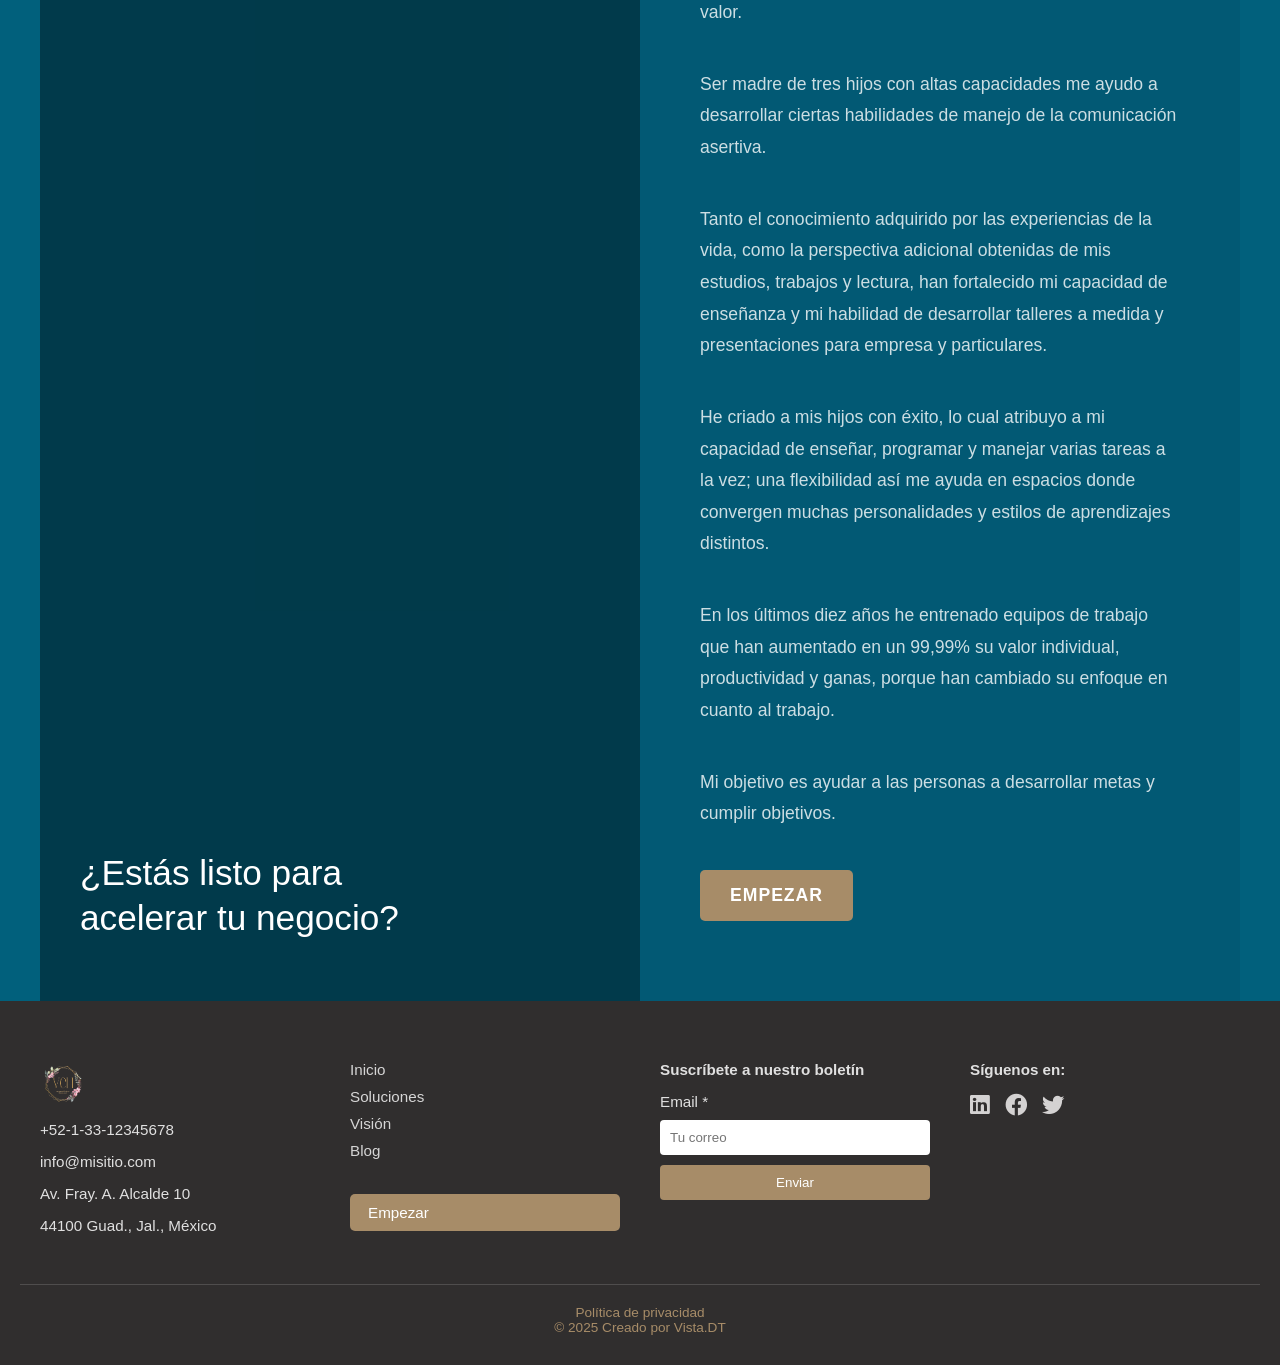
==== commit 5bcfb205: "Update index.html" ====
--- a/index.html
+++ b/index.html
@@ -281,4 +281,4 @@
 
 </body>
 </html>
-<script src="assets/scripts/script.js"></script>+<script src="assets/scripts/script.js"></script>
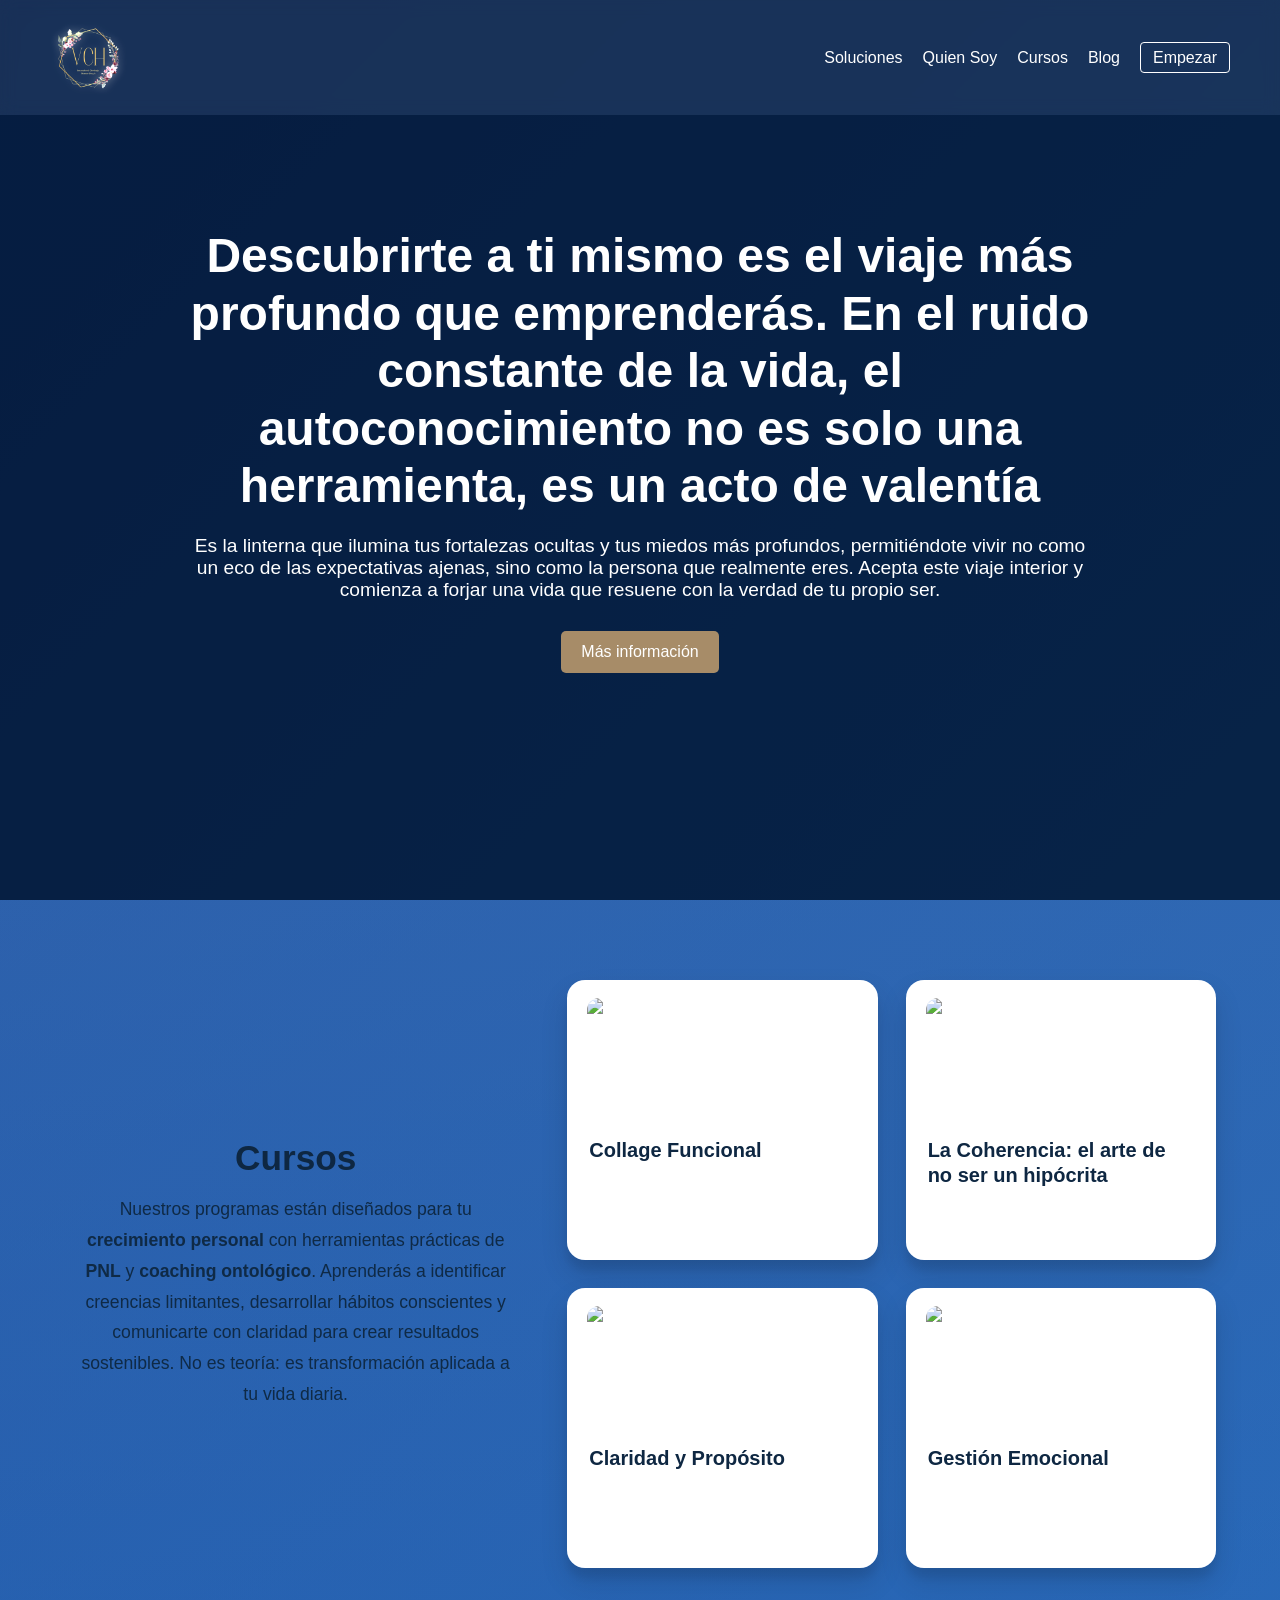
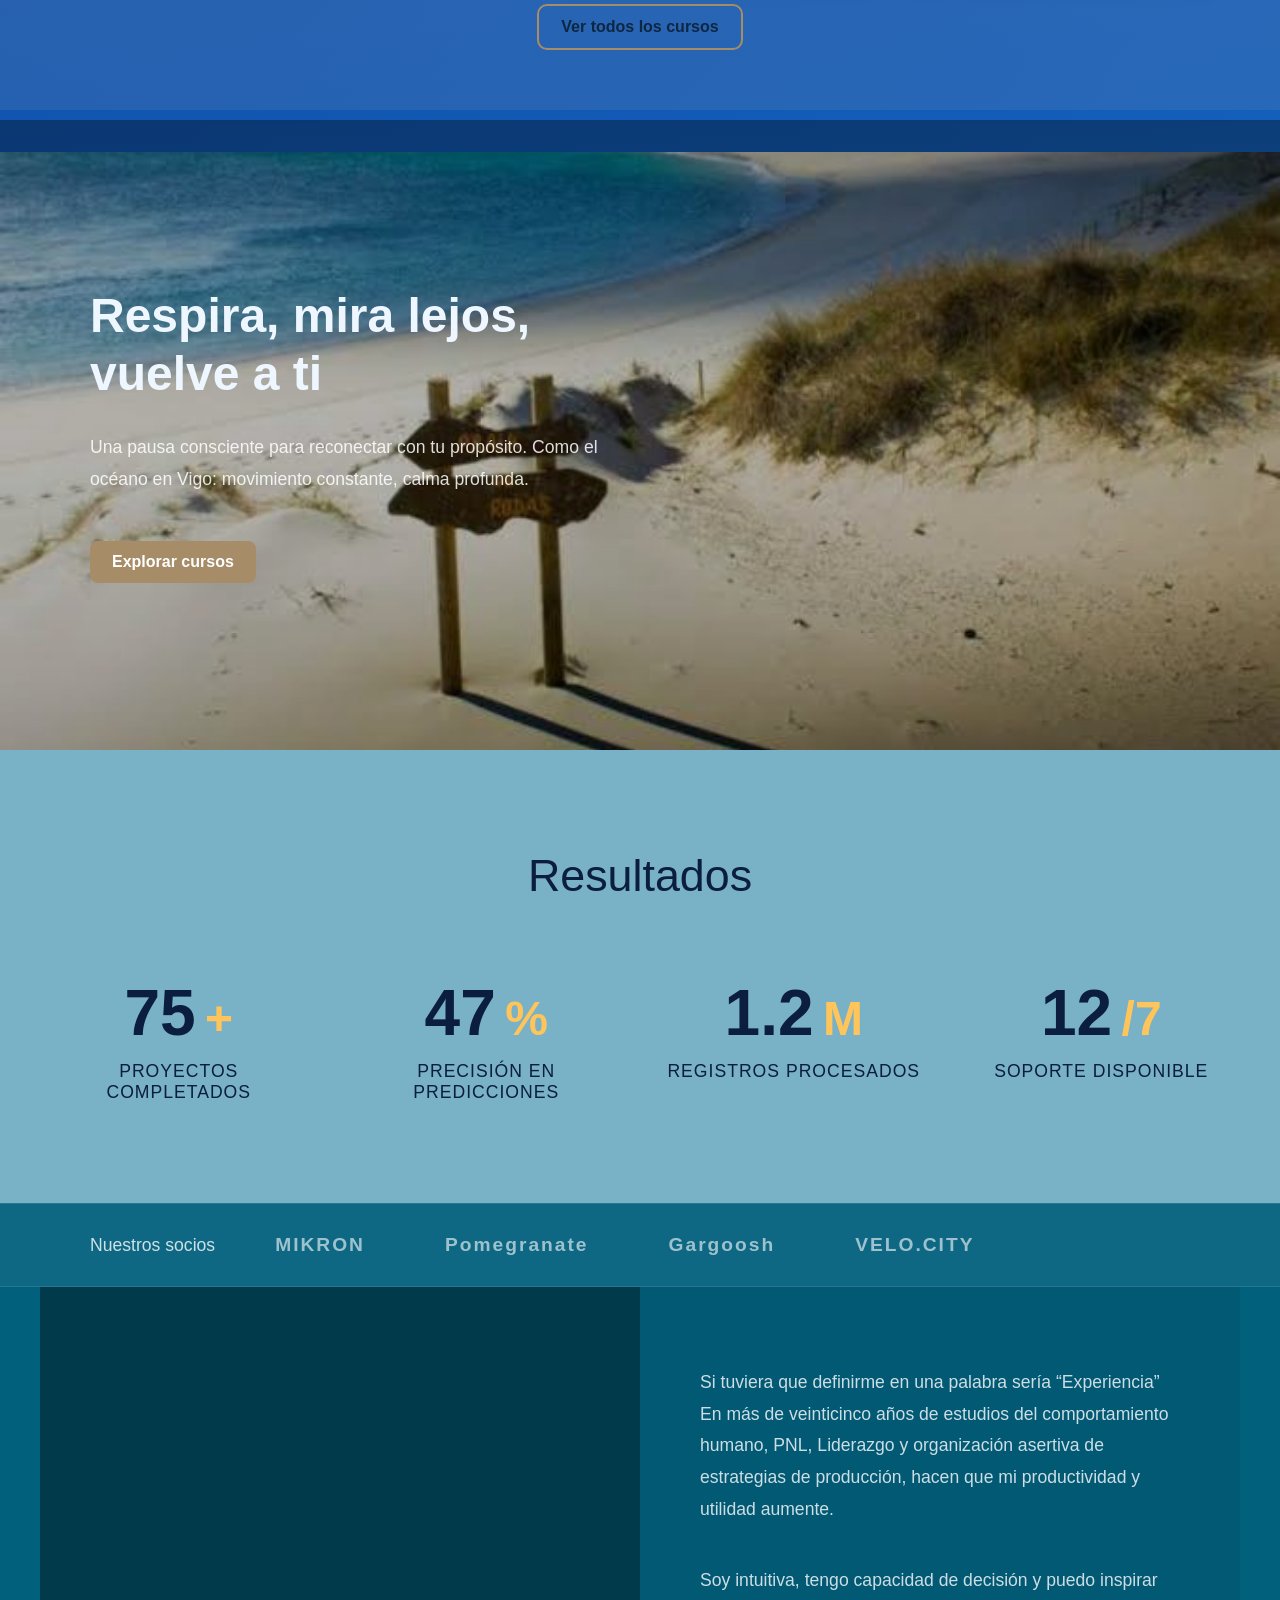
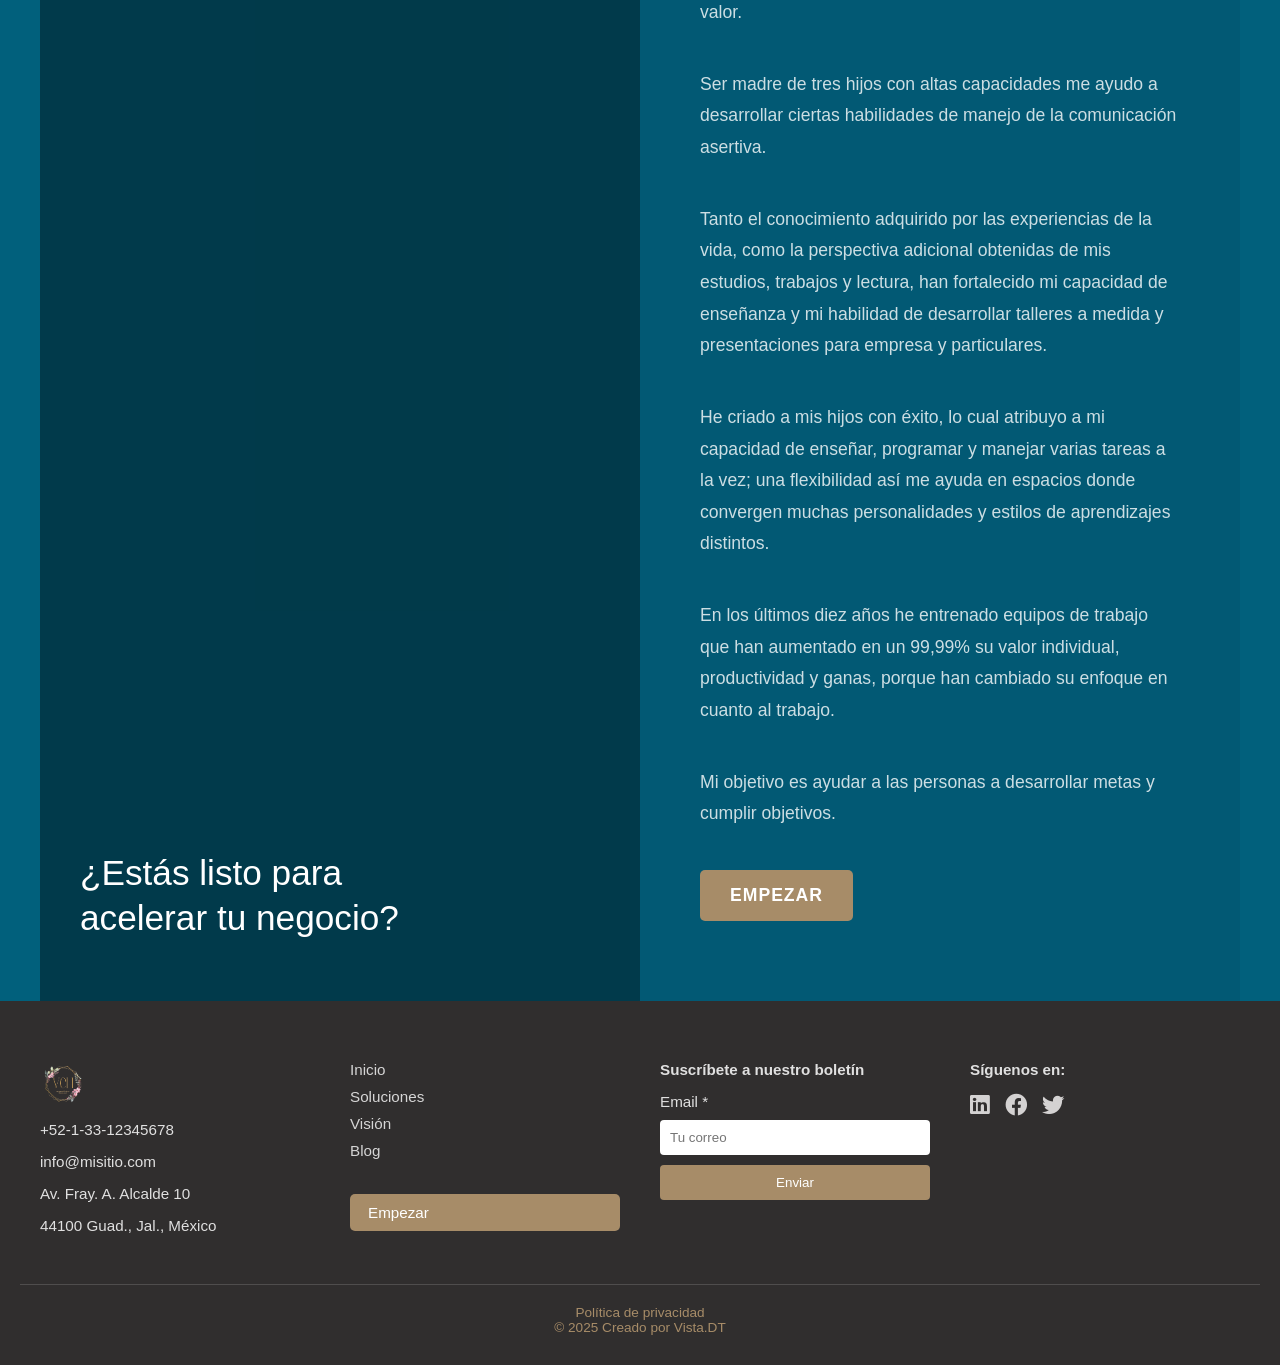
==== commit 2a76f30d: "Update index.html" ====
--- a/index.html
+++ b/index.html
@@ -54,15 +54,18 @@
     <!-- Columna derecha (grid 2x2 con flip cards) -->
     <div class="features-grid">
       <!-- Card 1 -->
-      <div class="course-card">
-        <div class="card-inner">
-          <div class="card-face card-front">
-            <img src="assets/img/cursos/habitos.jpg" alt="Hábitos Conscientes">
-            <h3>Hábitos Conscientes</h3>
-          </div>
-          <div class="card-face card-back">
-            <h3>Hábitos Conscientes</h3>
-            <p>Neurociencia básica, PNL y micro-acciones para elevar energía, enfoque y consistencia sin depender de la fuerza de voluntad.</p>
+ <div class="course-card">
+        <div class="card-inner">
+          <div class="card-face card-front">
+            <img src="assets/img/cursos/collage.png" alt="Collage Funcional">
+            <h3>Collage Funcional</h3>
+          </div>
+          <div class="card-face card-back">
+            <h3>Collage Funcional</h3>
+            <p>Collage Funcional es un espacio creativo para reconectar contigo mismo a través de la percepción, la energía y el autoconocimiento.
+            <p>Aprenderás a observar tus pensamientos, emociones y relaciones desde una nueva mirada.</p>
+            <p>Exploraremos los tres canales de percepción (visual, auditivo y kinestésico), trabajaremos tu mapa personal y activaremos tu energía creativa y emocional para atraer bienestar, abundancia y equilibrio.</p>
+            <p>Una experiencia práctica, inspiradora y transformadora.</p>
             <a href="#" class="card-link">Ver detalles</a>
           </div>
         </div>
@@ -72,12 +75,14 @@
       <div class="course-card">
         <div class="card-inner">
           <div class="card-face card-front">
-            <img src="assets/img/cursos/comunicacion.jpg" alt="Comunicación con PNL">
-            <h3>Comunicación con PNL</h3>
-          </div>
-          <div class="card-face card-back">
-            <h3>Comunicación con PNL</h3>
-            <p>Patrones de lenguaje, rapport y escucha efectiva. Influencia ética para acuerdos ganar-ganar.</p>
+            <img src="assets/img/cursos/coherencia.png" alt="La Coherencia: el arte de no ser un hipócrita">
+            <h3>La Coherencia: el arte de no ser un hipócrita</h3>
+          </div>
+          <div class="card-face card-back">
+            <h3>La Coherencia: el arte de no ser un hipócrita</h3>
+            <p>La Coherencia: el arte de no ser un hipócrita es un viaje hacia la autenticidad. Aprenderás a alinear lo que piensas, sientes, dices y haces, reconectando con tu conciencia y tu verdad interior.</p>
+            <p>A través de ejercicios de reflexión, consciencia y acción consciente, descubrirás cómo liberarte del autoengaño, las falsas expectativas y el drama interno.</p>
+            <p>El resultado: una vida más íntegra, pacífica y coherente contigo mismo y con los demás.</p>
             <a href="#" class="card-link">Ver detalles</a>
           </div>
         </div>
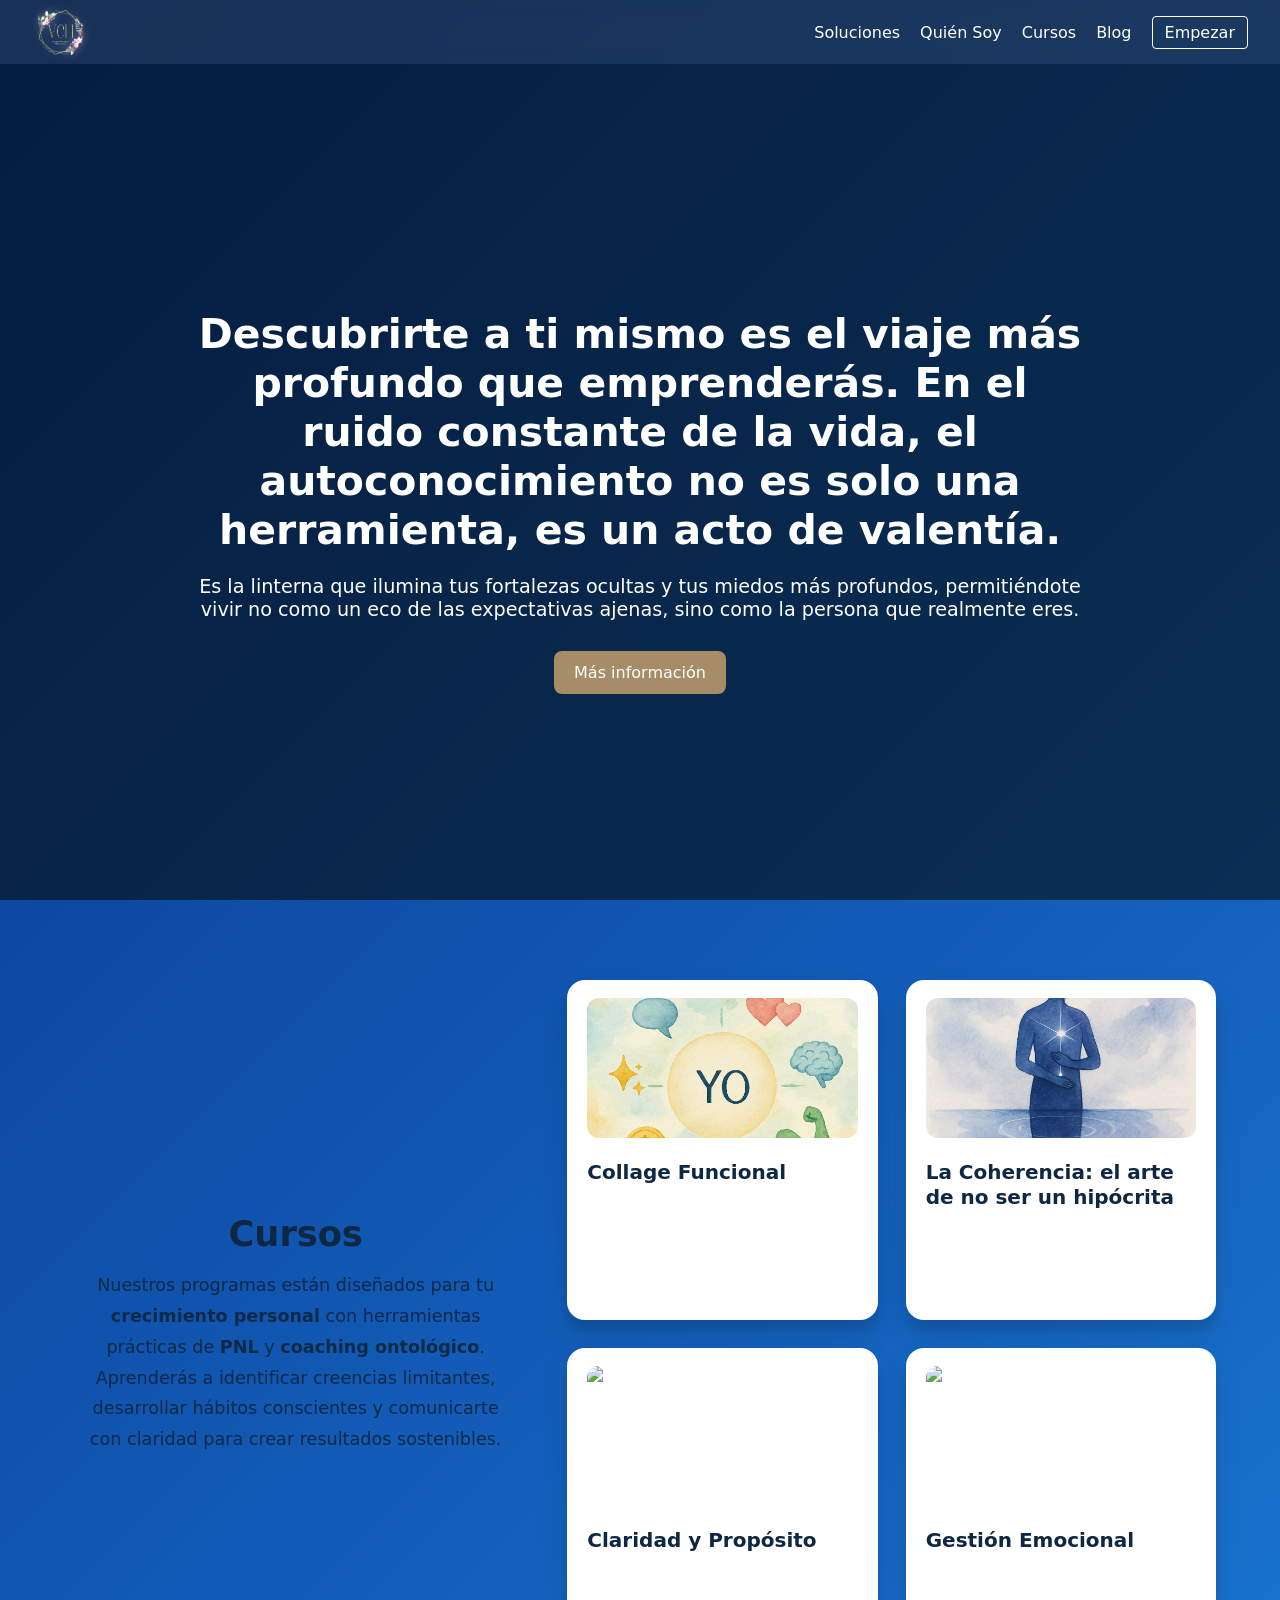
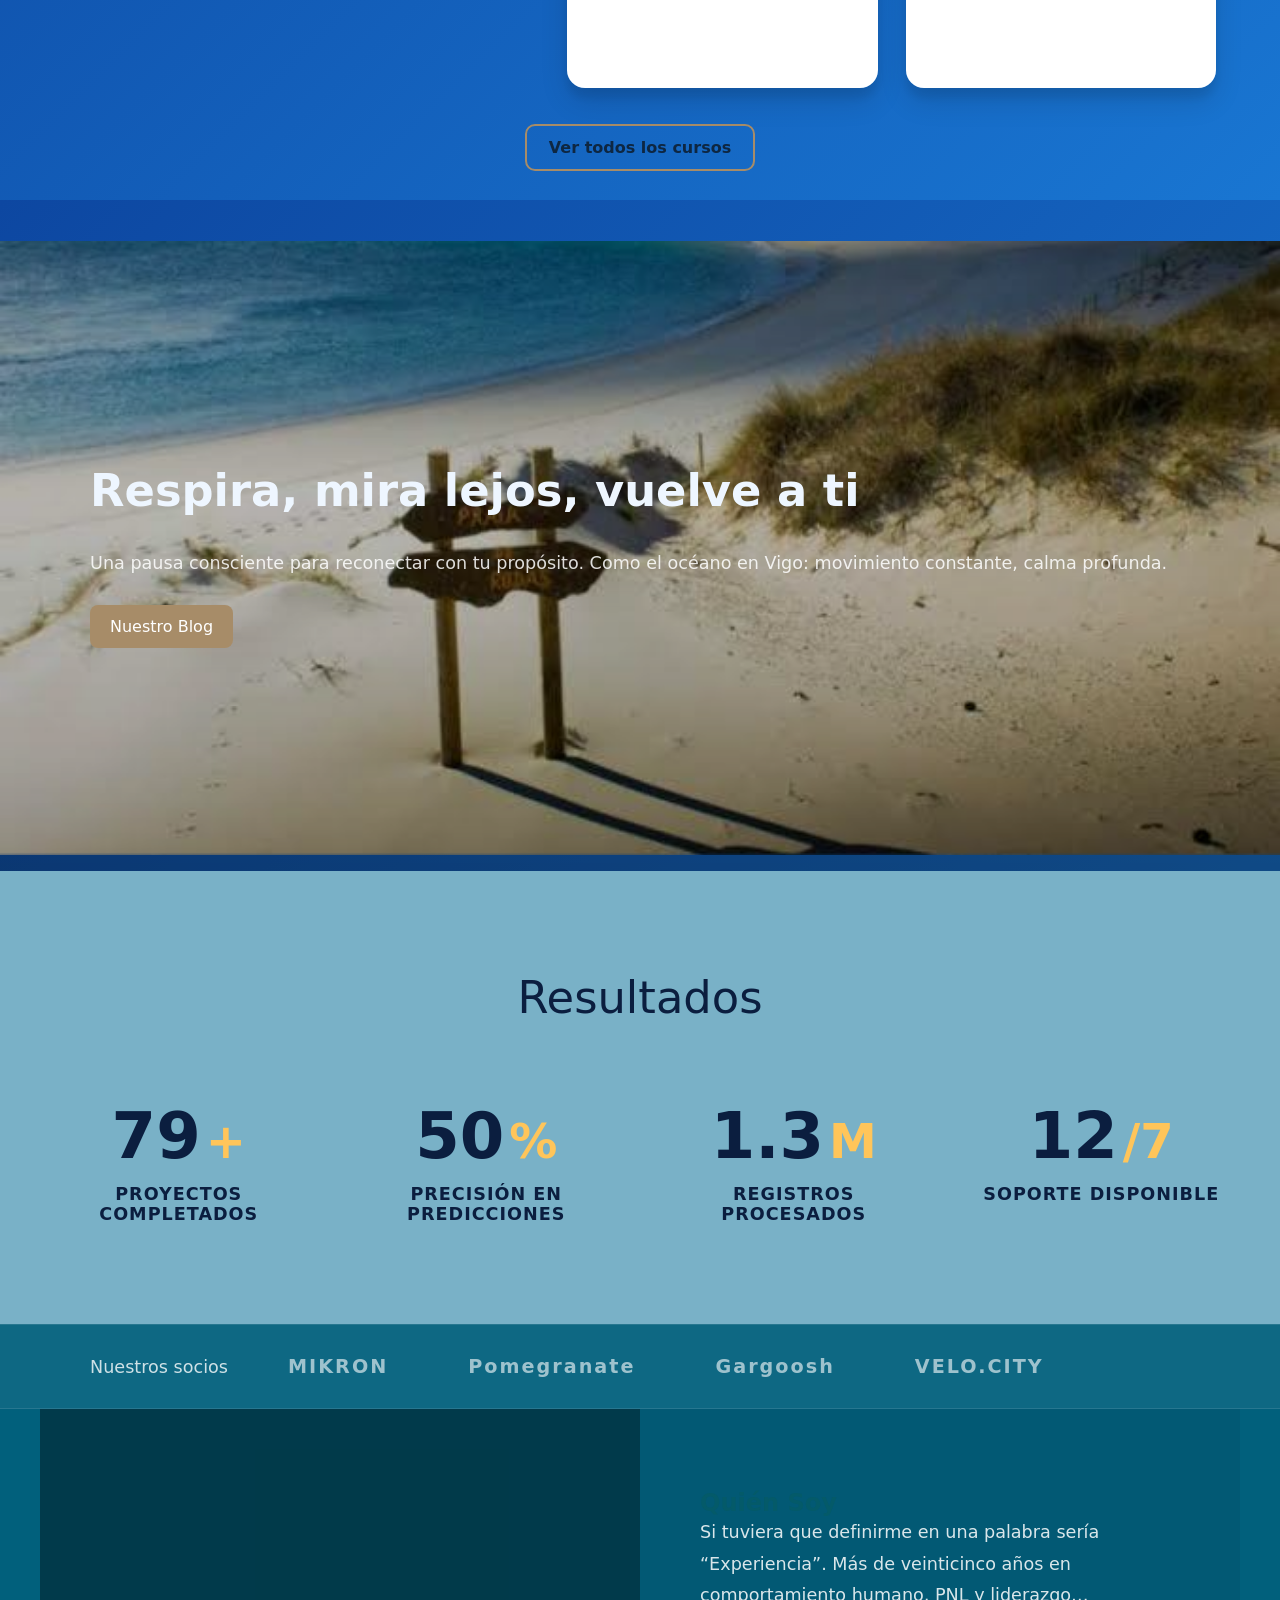
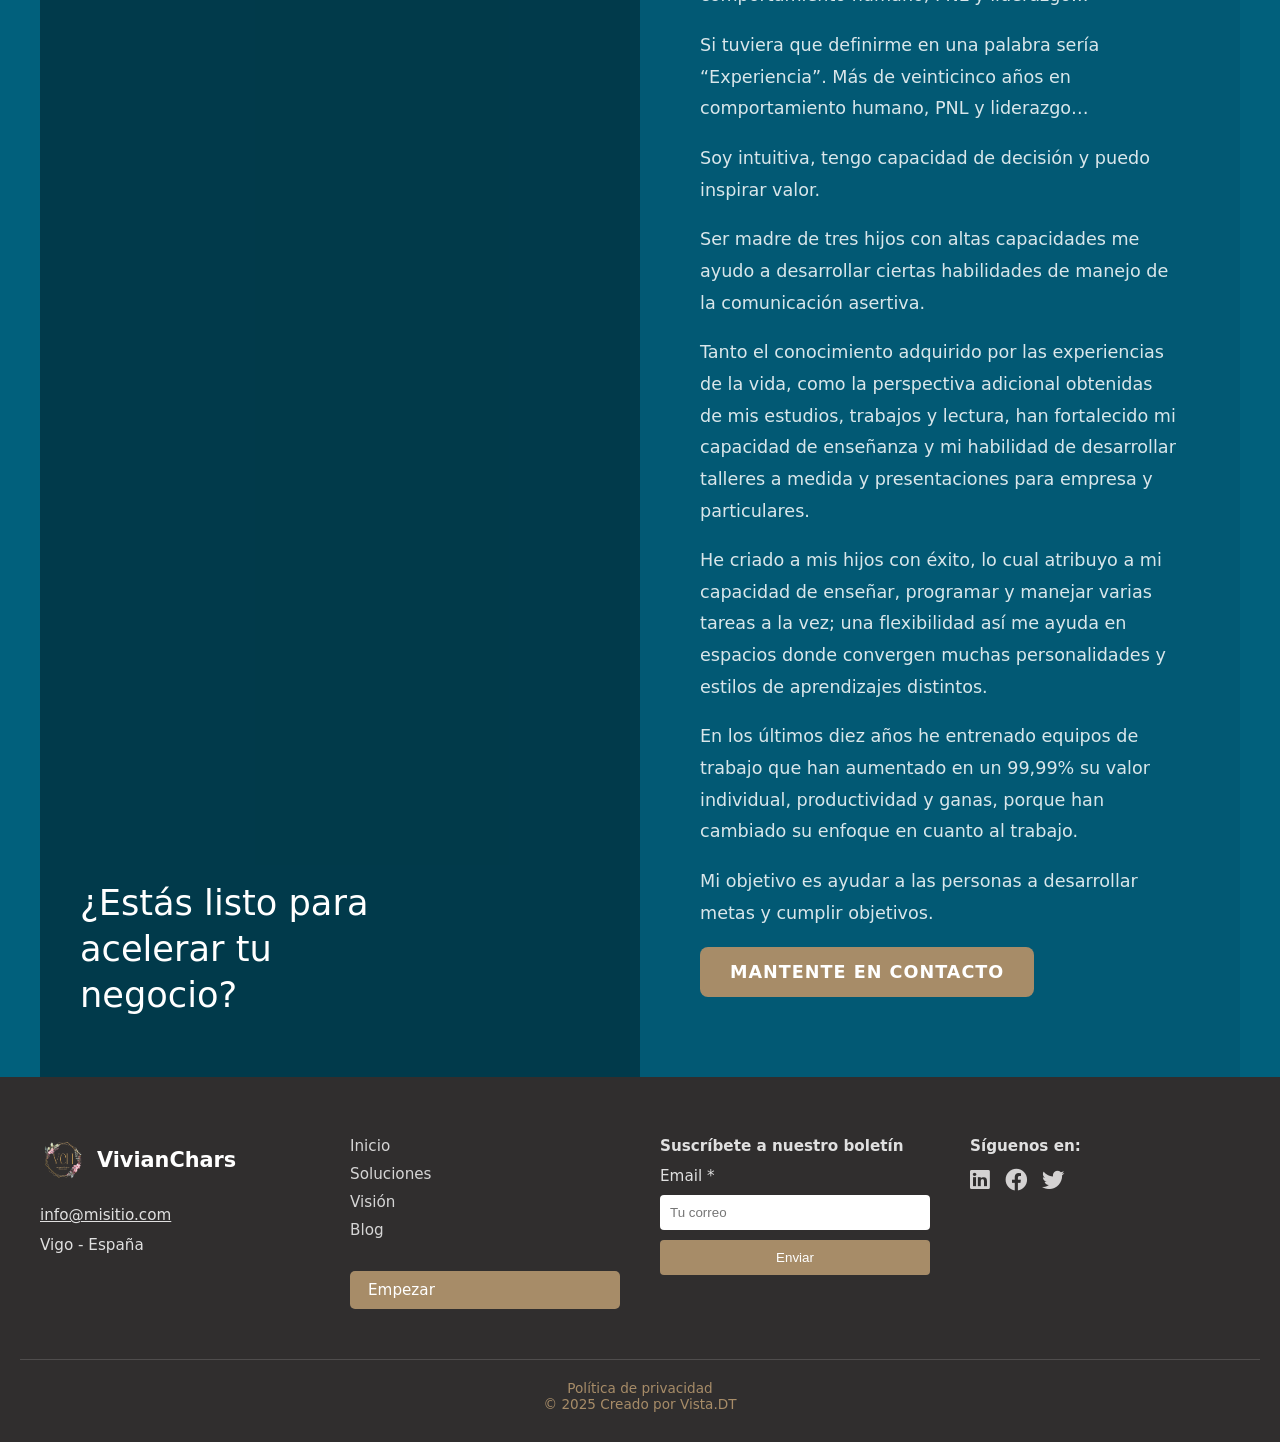
==== commit e243936c: "repensando el color de los cursos" ====
--- a/index.html
+++ b/index.html
@@ -1,289 +1,275 @@
 <!DOCTYPE html>
 <html lang="es">
 <head>
-  <meta charset="UTF-8">
-  <meta name="viewport" content="width=device-width, initial-scale=1.0">
-  <title>Vivian Chars </title>
-  <link rel="stylesheet" href="https://cdnjs.cloudflare.com/ajax/libs/font-awesome/5.15.4/css/all.min.css">
-  <link rel="stylesheet" href="/assets/style/style.css">
+  <meta charset="UTF-8" />
+  <meta name="viewport" content="width=device-width, initial-scale=1" />
+  <title>Vivian Chars</title>
+
+  <!-- Iconos -->
+  <link rel="preconnect" href="https://cdnjs.cloudflare.com" />
+  <link rel="stylesheet" href="https://cdnjs.cloudflare.com/ajax/libs/font-awesome/5.15.4/css/all.min.css"/>
+
+  <!-- Estilos -->
+  <link rel="stylesheet" href="assets/style/style.css" />
 </head>
 <body>
-  
-<header class="hero">
-  <video autoplay muted loop playsinline class="hero-video">
-    <source src="assets/video/135360-761676421_small.mp4" type="video/mp4">
-    Tu navegador no soporta videos HTML5.
-  </video>
-  <div class="overlay"></div>
-  
-  <nav class="navbar">
-    <div class="logo">
-      <img src="assets/img/logo.png" alt="LOGO" />
-    </div>
-
-    <ul class="nav-links">
-      <li><a href="#">Soluciones</a></li>
-      <li><a href="#">Quien Soy</a></li>
-      <li><a href="#">Cursos</a></li>
-      <li><a href="#">Blog</a></li>
-      <li><a href="#" class="btn-outline">Empezar</a></li>
-    </ul>
-  </nav>
-
-  <div class="hero-content">
-    <h1 class="fade-up">Descubrirte a ti mismo es el viaje más profundo que emprenderás. En el ruido constante de la vida, el  <br> <strong>autoconocimiento</strong> no es solo una herramienta, es un acto de valentía</h1>
-    <p class="fade-up delay-1">Es la linterna que ilumina tus fortalezas ocultas y tus miedos más profundos, permitiéndote vivir no como un eco de las expectativas ajenas, sino como la persona que realmente eres. Acepta este viaje interior y comienza a forjar una vida que resuene con la verdad de tu propio ser.</p>
-    <a href="#" class="btn-primary fade-up delay-2">Más información</a>
-  </div>
-</header>
-
-<section class="features-section fade-up">
-  <div class="features-container">
-    <!-- Columna izquierda (texto centrado) -->
-    <div class="features-text">
-      <h2>Cursos</h2>
-      <p>
-        Nuestros programas están diseñados para tu <strong>crecimiento personal</strong> con
-        herramientas prácticas de <strong>PNL</strong> y <strong>coaching ontológico</strong>.
-        Aprenderás a identificar creencias limitantes, desarrollar hábitos conscientes y comunicarte
-        con claridad para crear resultados sostenibles. No es teoría: es transformación aplicada a tu
-        vida diaria.
+  <!-- HERO -->
+  <header class="hero">
+    <video class="hero-video" autoplay muted loop playsinline preload="metadata" poster="assets/img/poster-hero.jpg">
+      <source src="assets/video/135360-761676421_small.mp4" type="video/mp4" />
+      Tu navegador no soporta videos HTML5.
+    </video>
+    <div class="overlay" aria-hidden="true"></div>
+
+    <nav class="navbar" aria-label="Principal">
+      <a class="logo" href="/" aria-label="Inicio">
+        <img src="assets/img/logo.png" alt="Logo Vivian Chars" height="75" width="75" loading="eager"/>
+      </a>
+      <ul class="nav-links">
+        <li><a href="#soluciones">Soluciones</a></li>
+        <li><a href="#quien-soy">Quién Soy</a></li>
+        <li><a href="#cursos">Cursos</a></li>
+        <li><a href="#blog">Blog</a></li>
+        <li><a href="#contacto" class="btn-outline">Empezar</a></li>
+      </ul>
+    </nav>
+
+    <div class="hero-content">
+      <h1 class="fade-up">
+        Descubrirte a ti mismo es el viaje más profundo que emprenderás. En el ruido constante de la vida, el<br />
+        <strong>autoconocimiento</strong> no es solo una herramienta, es un acto de valentía.
+      </h1>
+      <p class="fade-up delay-1">
+        Es la linterna que ilumina tus fortalezas ocultas y tus miedos más profundos, permitiéndote vivir no como un eco de las expectativas ajenas, sino como la persona que realmente eres.
       </p>
-    </div>
-
-    <!-- Columna derecha (grid 2x2 con flip cards) -->
-    <div class="features-grid">
-      <!-- Card 1 -->
- <div class="course-card">
-        <div class="card-inner">
-          <div class="card-face card-front">
-            <img src="assets/img/cursos/collage.png" alt="Collage Funcional">
-            <h3>Collage Funcional</h3>
-          </div>
-          <div class="card-face card-back">
-            <h3>Collage Funcional</h3>
-            <p>Collage Funcional es un espacio creativo para reconectar contigo mismo a través de la percepción, la energía y el autoconocimiento.
-            <p>Aprenderás a observar tus pensamientos, emociones y relaciones desde una nueva mirada.</p>
-            <p>Exploraremos los tres canales de percepción (visual, auditivo y kinestésico), trabajaremos tu mapa personal y activaremos tu energía creativa y emocional para atraer bienestar, abundancia y equilibrio.</p>
-            <p>Una experiencia práctica, inspiradora y transformadora.</p>
-            <a href="#" class="card-link">Ver detalles</a>
-          </div>
-        </div>
-      </div>
-
-      <!-- Card 2 -->
-      <div class="course-card">
-        <div class="card-inner">
-          <div class="card-face card-front">
-            <img src="assets/img/cursos/coherencia.png" alt="La Coherencia: el arte de no ser un hipócrita">
-            <h3>La Coherencia: el arte de no ser un hipócrita</h3>
-          </div>
-          <div class="card-face card-back">
-            <h3>La Coherencia: el arte de no ser un hipócrita</h3>
-            <p>La Coherencia: el arte de no ser un hipócrita es un viaje hacia la autenticidad. Aprenderás a alinear lo que piensas, sientes, dices y haces, reconectando con tu conciencia y tu verdad interior.</p>
-            <p>A través de ejercicios de reflexión, consciencia y acción consciente, descubrirás cómo liberarte del autoengaño, las falsas expectativas y el drama interno.</p>
-            <p>El resultado: una vida más íntegra, pacífica y coherente contigo mismo y con los demás.</p>
-            <a href="#" class="card-link">Ver detalles</a>
-          </div>
-        </div>
-      </div>
-
-      <!-- Card 3 -->
-      <div class="course-card">
-        <div class="card-inner">
-          <div class="card-face card-front">
-            <img src="assets/img/cursos/claridad.jpg" alt="Claridad y Propósito">
-            <h3>Claridad y Propósito</h3>
-          </div>
-          <div class="card-face card-back">
-            <h3>Claridad y Propósito</h3>
-            <p>Define visión, objetivos y métricas personales desde el coaching ontológico. Alinea acción y sentido.</p>
-            <a href="#" class="card-link">Ver detalles</a>
-          </div>
-        </div>
-      </div>
-
-      <!-- Card 4 -->
-      <div class="course-card">
-        <div class="card-inner">
-          <div class="card-face card-front">
-            <img src="assets/img/cursos/gestion-emocional.jpg" alt="Gestión Emocional">
-            <h3>Gestión Emocional</h3>
-          </div>
-          <div class="card-face card-back">
-            <h3>Gestión Emocional</h3>
-            <p>Regulación emocional y estados de recursos. Protocolos simples para estrés, foco y resiliencia.</p>
-            <a href="#" class="card-link">Ver detalles</a>
-          </div>
-        </div>
-      </div>
-    </div>
-  </div>
-
-  <!-- CTA debajo de las 4 tarjetas -->
-  <div class="features-cta">
-    <a href="/cursos.html" class="btn-secondary">Ver todos los cursos</a>
-  </div>
-</section>
-
-<!-- PARALLAX VIGO -->
-<section class="parallax-section" id="parallax-vigo">
-  <img src="assets/img/vigo.jpeg" alt="Vigo, España" class="parallax-bg" loading="lazy">
-  <div class="parallax-overlay"></div>
-  <div class="parallax-content">
-    <div class="parallax-container">
-      <div class="parallax-text">
-        <h2 class="fade-up">Respira, mira lejos, vuelve a ti</h2>
-        <p class="fade-up delay-1">
-          Una pausa consciente para reconectar con tu propósito. Como el océano en Vigo:
-          movimiento constante, calma profunda.
+      <a href="#cursos" class="btn-primary fade-up delay-2">Más información</a>
+    </div>
+  </header>
+
+  <!-- FEATURES / CURSOS -->
+  <section id="cursos" class="features-section fade-up">
+    <div class="features-container">
+      <div class="features-text">
+        <h2>Cursos</h2>
+        <p>
+          Nuestros programas están diseñados para tu <strong>crecimiento personal</strong> con herramientas prácticas de <strong>PNL</strong> y <strong>coaching ontológico</strong>. Aprenderás a identificar creencias limitantes, desarrollar hábitos conscientes y comunicarte con claridad para crear resultados sostenibles.
         </p>
-        <a href="#cursos" class="btn-primary fade-up delay-2">Explorar cursos</a>
-      </div>
-    </div>
-  </div>
-</section>
-
-
-<!-- SECCIÓN DE ESTADÍSTICAS CON CONTADORES -->
-<section class="stats-section">
-  <div class="stats-container">
-    <div class="stats-content">
-      <div class="stats-text fade-up">
-        <h2>Resultados</h2>
+      </div>
+
+      <div class="features-grid">
+        <!-- Card 1 -->
+        <article class="course-card" aria-label="Collage Funcional">
+          <div class="card-inner">
+            <div class="card-face card-front">
+              <img src="assets/img/cursos/collage.png" alt="Collage Funcional" loading="lazy" />
+              <h3>Collage Funcional</h3>
+            </div>
+            <div class="card-face card-back">
+              <h3>Collage Funcional</h3>
+              <p>Un espacio creativo para reconectar contigo mismo a través de la percepción, la energía y el autoconocimiento.</p>
+              <p>Exploraremos percepción (VAK), mapa personal y activación de energía creativa y emocional para atraer bienestar, abundancia y equilibrio.</p>
+              <a href="#" class="card-link">Ver detalles</a>
+            </div>
+          </div>
+        </article>
+
+        <!-- Card 2 -->
+        <article class="course-card" aria-label="La Coherencia: el arte de no ser un hipócrita">
+          <div class="card-inner">
+            <div class="card-face card-front">
+              <img src="assets/img/cursos/coherencia.png" alt="La Coherencia: el arte de no ser un hipócrita" loading="lazy" />
+              <h3>La Coherencia: el arte de no ser un hipócrita</h3>
+            </div>
+            <div class="card-face card-back">
+              <h3>La Coherencia: el arte de no ser un hipócrita</h3>
+              <p>Alinea lo que piensas, sientes, dices y haces. Reconecta con tu verdad interior y deja atrás el autoengaño.</p>
+              <p>Ejercicios de reflexión, consciencia y acción para vivir con integridad y paz.</p>
+              <a href="#" class="card-link">Ver detalles</a>
+            </div>
+          </div>
+        </article>
+
+        <!-- Card 3 -->
+        <article class="course-card" aria-label="Claridad y Propósito">
+          <div class="card-inner">
+            <div class="card-face card-front">
+              <img src="assets/img/cursos/claridad.jpg" alt="Claridad y Propósito" loading="lazy" />
+              <h3>Claridad y Propósito</h3>
+            </div>
+            <div class="card-face card-back">
+              <h3>Claridad y Propósito</h3>
+              <p>Define visión, objetivos y métricas personales desde el coaching ontológico. Alinea acción y sentido.</p>
+              <a href="#" class="card-link">Ver detalles</a>
+            </div>
+          </div>
+        </article>
+
+        <!-- Card 4 -->
+        <article class="course-card" aria-label="Gestión Emocional">
+          <div class="card-inner">
+            <div class="card-face card-front">
+              <img src="assets/img/cursos/gestion-emocional.jpg" alt="Gestión Emocional" loading="lazy" />
+              <h3>Gestión Emocional</h3>
+            </div>
+            <div class="card-face card-back">
+              <h3>Gestión Emocional</h3>
+              <p>Regulación emocional y estados de recursos. Protocolos simples para estrés, foco y resiliencia.</p>
+              <a href="#" class="card-link">Ver detalles</a>
+            </div>
+          </div>
+        </article>
+      </div>
+    </div>
+
+    <div class="features-cta">
+      <a href="/cursos.html" class="btn-secondary">Ver todos los cursos</a>
+    </div>
+  </section>
+
+  <!-- PARALLAX VIGO -->
+  <section class="parallax-section" id="parallax-vigo" aria-label="Vigo, España">
+    <img src="assets/img/vigo.jpeg" alt="" class="parallax-bg" loading="lazy" />
+    <div class="parallax-overlay" aria-hidden="true"></div>
+    <div class="parallax-content">
+      <div class="parallax-container">
+        <div class="parallax-text">
+          <h2 class="fade-up">Respira, mira lejos, vuelve a ti</h2>
+          <p class="fade-up delay-1">Una pausa consciente para reconectar con tu propósito. Como el océano en Vigo: movimiento constante, calma profunda.</p>
+          <a href="#cursos" class="btn-primary fade-up delay-2">Nuestro Blog</a>
+        </div>
+      </div>
+    </div>
+  </section>
+
+  <!-- ESTADÍSTICAS -->
+  <section class="stats-section">
+    <div class="stats-container">
+      <div class="stats-content">
+        <div class="stats-text fade-up">
+          <h2>Resultados</h2>
+          <p></p>
+        </div>
+
+        <div class="stats-grid">
+          <div class="stat-item fade-up delay-1">
+            <div class="stat-number" data-target="150">0</div><div class="stat-plus">+</div>
+            <div class="stat-label">Proyectos Completados</div>
+          </div>
+
+          <div class="stat-item fade-up delay-2">
+            <div class="stat-number" data-target="95">0</div><div class="stat-plus">%</div>
+            <div class="stat-label">Precisión en Predicciones</div>
+          </div>
+
+          <div class="stat-item fade-up delay-3">
+            <div class="stat-number" data-target="2.5">0</div><div class="stat-plus">M</div>
+            <div class="stat-label">Registros Procesados</div>
+          </div>
+
+          <div class="stat-item fade-up delay-4">
+            <div class="stat-number" data-target="24">0</div><div class="stat-plus">/7</div>
+            <div class="stat-label">Soporte Disponible</div>
+          </div>
+        </div>
+      </div>
+    </div>
+  </section>
+
+  <!-- SOCIOS + CTA -->
+  <section class="partners-cta-section" id="soluciones">
+    <div class="partners-bar" aria-label="Nuestros socios">
+      <div class="partners-container">
+        <div class="partners-title">Nuestros socios</div>
+        <div class="partners-logos">
+          <div class="partner-logo">MIKRON</div>
+          <div class="partner-logo">Pomegranate</div>
+          <div class="partner-logo">Gargoosh</div>
+          <div class="partner-logo">VELO.CITY</div>
+        </div>
+      </div>
+    </div>
+
+    <div class="cta-content">
+      <div class="cta-container">
+        <div class="cta-video-container fade-up">
+          <video class="cta-video" autoplay muted loop playsinline preload="metadata" poster="assets/img/poster-cta.jpg">
+            <source src="assets/video/faro02.mp4" type="video/mp4" />
+          </video>
+          <div class="video-overlay" aria-hidden="true"></div>
+          <div class="video-text">
+            <h3>¿Estás listo para acelerar tu negocio?</h3>
+          </div>
+        </div>
+
+        <div class="cta-text-container fade-up delay-1" id="quien-soy">
+          <div class="cta-text">
+            <h2>Quién Soy</h2>
+            <p>Si tuviera que definirme en una palabra sería “Experiencia”. Más de veinticinco años en comportamiento humano, PNL y liderazgo…</p>
+            <p>Si tuviera que definirme en una palabra sería “Experiencia”. Más de veinticinco años en comportamiento humano, PNL y liderazgo…</p>
+            <p>Soy intuitiva, tengo capacidad de decisión y puedo inspirar valor.</p>
+            <p>Ser madre de tres hijos con altas capacidades me ayudo a desarrollar ciertas habilidades de manejo de la comunicación asertiva.</p>
+            <p>Tanto el conocimiento adquirido por las experiencias de la vida, como la perspectiva adicional obtenidas de mis estudios, trabajos y lectura, han fortalecido mi capacidad de enseñanza y mi habilidad de desarrollar talleres a medida y presentaciones para empresa y particulares.</p>
+            <p>He criado a mis hijos con éxito, lo cual atribuyo a mi capacidad de enseñar, programar y manejar varias tareas a la vez; una flexibilidad así me ayuda en espacios donde convergen muchas personalidades y estilos de aprendizajes distintos.</p>
+            <p>En los últimos diez años he entrenado equipos de trabajo que han aumentado en un 99,99% su valor individual, productividad y ganas, porque han cambiado su enfoque en cuanto al trabajo.</p>
+            <p>Mi objetivo es ayudar a las personas a desarrollar metas y cumplir objetivos.</p>
+
+            <a href="#contacto" class="btn-primary">Mantente en contacto</a>
+          </div>
+        </div>
+      </div>
+    </div>
+  </section>
+
+  <!-- FOOTER -->
+  <footer class="site-footer" id="contacto">
+    <div class="footer-container">
+      <div class="footer-column">
+        <div class="footer-logo">
+          <img src="assets/img/logo.png" alt="VivianChars" height="45" width="45" loading="lazy"/>
+          <span>VivianChars</span>
+        </div>
         <p></p>
-      </div>
-      
-      <div class="stats-grid">
-        <div class="stat-item fade-up delay-1">
-          <div class="stat-number" data-target="150">0</div>
-          <div class="stat-plus">+</div>
-          <div class="stat-label">Proyectos Completados</div>
-        </div>
-        
-        <div class="stat-item fade-up delay-2">
-          <div class="stat-number" data-target="95">0</div>
-          <div class="stat-plus">%</div>
-          <div class="stat-label">Precisión en Predicciones</div>
-        </div>
-        
-        <div class="stat-item fade-up delay-3">
-          <div class="stat-number" data-target="2.5">0</div>
-          <div class="stat-plus">M</div>
-          <div class="stat-label">Registros Procesados</div>
-        </div>
-        
-        <div class="stat-item fade-up delay-4">
-          <div class="stat-number" data-target="24">0</div>
-          <div class="stat-plus">/7</div>
-          <div class="stat-label">Soporte Disponible</div>
-        </div>
-      </div>
-    </div>
-  </div>
-</section>
-
-<!-- SECCIÓN DE SOCIOS Y CTA -->
-<section class="partners-cta-section">
-  <!-- Logos de socios -->
-  <div class="partners-bar">
-    <div class="partners-container">
-      <div class="partners-title">Nuestros socios</div>
-      <div class="partners-logos">
-        <div class="partner-logo">MIKRON</div>
-        <div class="partner-logo">Pomegranate</div>
-        <div class="partner-logo">Gargoosh</div>
-        <div class="partner-logo">VELO.CITY</div>
-      </div>
-    </div>
-  </div>
-
-  <!-- Contenido principal -->
-  <div class="cta-content">
-    <div class="cta-container">
-      <!-- Video izquierda -->
-      <div class="cta-video-container fade-up">
-        <video autoplay muted loop playsinline class="cta-video">
-          <!-- AQUÍ VAS A PONER TU VIDEO CUANDO LO ENCUENTRES -->
-          <source src="assets/video/faro02.mp4" type="video/mp4">
-          Tu navegador no soporta videos HTML5.
-        </video>
-        <div class="video-overlay"></div>
-        <div class="video-text">
-          <h3>¿Estás listo para acelerar tu negocio?</h3>
-        </div>
-      </div>
-
-      <!-- Texto y CTA derecha -->
-      <div class="cta-text-container fade-up delay-1">
-        <div class="cta-text">
-          <p>
-           Si tuviera que definirme en una palabra sería “Experiencia” En más de veinticinco años de estudios del comportamiento humano, PNL, Liderazgo y organización asertiva de estrategias de producción, hacen que mi productividad y utilidad aumente.</p>
-           <p>Soy intuitiva, tengo capacidad de decisión y puedo inspirar valor.</p>
-           <p>Ser madre de tres hijos con altas capacidades me ayudo a desarrollar ciertas habilidades de manejo de la comunicación asertiva.</p>
-           <p>Tanto el conocimiento adquirido por las experiencias de la vida, como la perspectiva adicional obtenidas de mis estudios, trabajos y lectura, han fortalecido mi capacidad de enseñanza y mi habilidad de desarrollar talleres a medida y presentaciones para empresa y particulares.</p>
-           <p>He criado a mis hijos con éxito, lo cual atribuyo a mi capacidad de enseñar, programar y manejar varias tareas a la vez; una flexibilidad así me ayuda en espacios donde convergen muchas personalidades y estilos de aprendizajes distintos.</p>
-           <p>En los últimos diez años he entrenado equipos de trabajo que han aumentado en un 99,99% su valor individual, productividad y ganas, porque han cambiado su enfoque en cuanto al trabajo.</p>
-           <p>Mi objetivo es ayudar a las personas a desarrollar metas y cumplir objetivos.</p>
-          <a href="#" class="btn-primary">Empezar</a>
-        </div>
-      </div>
-    </div>
-  </div>
-</section>
-<!-- FOOTER -->
-<footer class="site-footer">
-  <div class="footer-container">
-    <!-- Columna 1: Logo y contacto -->
-    <div class="footer-column">
-      <div class="footer-logo">
-        <img src="assets/img/logo.png" alt="Vista.DT" />
-      </div>
-      <p>+52-1-33-12345678</p>
-      <p>info@misitio.com</p>
-      <p>Av. Fray. A. Alcalde 10</p>
-      <p>44100 Guad., Jal., México</p>
-    </div>
-
-    <!-- Columna 2: Navegación -->
-    <div class="footer-column">
-      <ul class="footer-links">
-        <li><a href="#">Inicio</a></li>
-        <li><a href="#">Soluciones</a></li>
-        <li><a href="#">Visión</a></li>
-        <li><a href="#">Blog</a></li>
-      </ul>
-      <a href="#" class="btn-primary footer-btn">Empezar</a>
-    </div>
-
-    <!-- Columna 3: Suscripción -->
-    <div class="footer-column">
-      <h4>Suscríbete a nuestro boletín</h4>
-      <form class="footer-form">
-        <label for="email">Email *</label>
-        <input type="email" id="email" name="email" placeholder="Tu correo">
-        <button type="submit" class="btn-outline">Enviar</button>
-      </form>
-    </div>
-
-    <!-- Columna 4: Redes sociales -->
-    <div class="footer-column">
-      <h4>Síguenos en:</h4>
-      <div class="social-links">
-        <a href="#"><i class="fab fa-linkedin"></i></a>
-        <a href="#"><i class="fab fa-facebook"></i></a>
-        <a href="#"><i class="fab fa-twitter"></i></a>
-      </div>
-    </div>
-  </div>
-
-  <!-- Parte inferior -->
-  <div class="footer-bottom">
-    <a href="#">Política de privacidad</a>
-    <p>© 2025 Creado por Vista.DT</p>
-  </div>
-</footer>
-
+        <p><a href="mailto:info@misitio.com">info@misitio.com</a></p>
+        <p>Vigo - España</p>
+        <p></p>
+      </div>
+
+      <div class="footer-column">
+        <ul class="footer-links">
+          <li><a href="#">Inicio</a></li>
+          <li><a href="#soluciones">Soluciones</a></li>
+          <li><a href="#quien-soy">Visión</a></li>
+          <li><a href="#blog">Blog</a></li>
+        </ul>
+        <a href="#contacto" class="btn-primary footer-btn">Empezar</a>
+      </div>
+
+      <div class="footer-column">
+        <h4>Suscríbete a nuestro boletín</h4>
+        <form class="footer-form" action="#" method="post">
+          <label for="email">Email *</label>
+          <input type="email" id="email" name="email" placeholder="Tu correo" required />
+          <button type="submit" class="btn-outline">Enviar</button>
+        </form>
+      </div>
+
+      <div class="footer-column">
+        <h4>Síguenos en:</h4>
+        <div class="social-links">
+          <a href="#" aria-label="LinkedIn"><i class="fab fa-linkedin"></i></a>
+          <a href="#" aria-label="Facebook"><i class="fab fa-facebook"></i></a>
+          <a href="#" aria-label="X / Twitter"><i class="fab fa-twitter"></i></a>
+        </div>
+      </div>
+    </div>
+
+    <div class="footer-bottom">
+      <a href="#">Política de privacidad</a>
+      <p>© 2025 Creado por Vista.DT</p>
+    </div>
+  </footer>
+
+  <!-- Scripts -->
+  <script src="assets/scripts/script.js" defer></script>
 </body>
 </html>
-<script src="assets/scripts/script.js"></script>
--- a/assets/style/style.css
+++ b/assets/style/style.css
@@ -1,1109 +1,370 @@
-* {
-  margin: 0;
-  padding: 0;
-  box-sizing: border-box;
-}
-
-@font-face {
-  font-family: 'Century Gothic';
-  src: url('century-gothic.woff2') format('woff2'),
-       url('century-gothic.woff') format('woff');
-  font-weight: normal;
+/* ==========================
+   Base + Variables
+   ========================== */
+:root{
+  --brand-primary: #a78c68;
+  --brand-primary-rgb: 167 140 104;
+  --brand-blue-1: #0d47a1;
+  --brand-blue-2: #1976d2;
+  --ink-1: #0b1e3f;
+  --ink-2: #0e2742;
+  --ink-3: #2e3e53;
+  --bg-soft: #79b1c7;
+}
+
+*{ margin:0; padding:0; box-sizing:border-box; }
+
+@font-face{
+  font-family:"Century Gothic";
+  src: url("/assets/fonts/century-gothic.woff2") format("woff2"),
+       url("/assets/fonts/century-gothic.woff") format("woff");
+  font-weight: 400;
   font-style: normal;
-}
-
-body {
-  font-family: 'Century Gothic', CenturyGothic, AppleGothic, sans-serif;
-  color: white;
-}
-
-
-
-.hero {
-  position: relative;
-  width: 100%;
-  height: 100vh;
-  overflow: hidden;
-}
-
-.hero-video {
-  position: absolute;
-  top: 50%;
-  left: 50%;
-  min-width: 100%;
-  min-height: 100%;
-  transform: translate(-50%, -50%);
-  object-fit: cover;
-  z-index: -2;
-}
-
-.overlay {
-  position: absolute;
-  top: 0;
-  left: 0;
-  width: 100%;
-  height: 100%;
-  background: rgba(0, 0, 0, 0.6);
-  z-index: -1;
+  font-display: swap;
+}
+
+html, body{ height:100%; }
+
+body{
+  font-family: "Century Gothic", CenturyGothic, AppleGothic, system-ui, -apple-system, Segoe UI, Roboto, sans-serif;
+  color:#fff;
+  background: linear-gradient(135deg, var(--brand-blue-1), var(--brand-blue-2));
+  overflow-x:hidden;
+}
+
+/* Links */
+a{ color:inherit; }
+a:focus{ outline: 2px dashed rgba(255,255,255,.6); outline-offset: 2px; }
+
+/* ==========================
+   HERO
+   ========================== */
+.hero{
+  position: relative; width:100%; height:100vh; overflow:hidden;
+}
+.hero-video{
+  position:absolute; inset:0; width:100%; height:100%;
+  object-fit:cover; z-index:-2;
+}
+.overlay{
+  position:absolute; inset:0; background: rgba(0,0,0,.6); z-index:-1;
 }
 
 /* ==========================
    NAVBAR
    ========================== */
-.navbar {
-  position: fixed;
-  top: 0;
-  left: 0;
-  width: 100%;
-  z-index: 10;
-
-  display: flex;
-  justify-content: space-between;
-  align-items: center;
-
-  padding: 20px 50px;
-  transition: background 0.3s ease, padding 0.3s ease;
-
-  /* Fondo inicial translúcido con blur */
-  background-color: rgba(101, 132, 179, 0.2);
+.navbar{
+  position:fixed; top:0; left:0; width:100%; z-index:10;
+  display:flex; justify-content:space-between; align-items:center;
+  padding:20px 50px;
+  background-color: rgba(101,132,179,.2);
   backdrop-filter: blur(8px);
-}
-
-/* Al hacer scroll */
-.navbar.scrolled {
-  background-color: rgba(101, 132, 179, 0.6);
-  padding: 10px 40px;
-  backdrop-filter: blur(10px);
-}
-
-/* ==========================
-   LOGO (más grande y visible)
-   ========================== */
-.logo {
-  display: flex;
-  align-items: center;
-  gap: 8px;
-  font-weight: bold;
-  font-size: 1.2em;
-}
-
-.logo img {
-  height: 75px;           /* ↑ de 40px a 75px */
-  width: auto;
-  filter: brightness(1.25) drop-shadow(0 0 5px rgba(255,255,255,0.4));
-  transition: transform 0.25s ease;
-}
-
-.logo img:hover {
-  transform: scale(1.05);
-}
-
-.logo span {
-  font-weight: bold;
-  font-size: 1.2em;
-}
-
-/* ==========================
-   LINKS NAV
-   ========================== */
-.nav-links {
-  display: flex;
-  gap: 20px;
-  list-style: none;
-}
-
-.nav-links a {
-  text-decoration: none;
-  color: white;
-  transition: color 0.3s ease;
-}
-
-.nav-links a:hover {
-  color: #a78c68;
-}
-
-.btn-outline {
-  border: 1px solid white;
-  padding: 6px 12px;
-  border-radius: 4px;
-}
-
-/* ==========================
-   HERO CENTRADO
-   ========================== */
-.hero-content {
-  position: absolute;
-  top: 50%;
-  left: 50%;
-  transform: translate(-50%, -50%);  /* ← centra en ambos ejes */
-  text-align: center;                 /* ← centra el texto */
-  width: 85%;
-  max-width: 900px;                   /* más ancho que antes (600px) */
-  z-index: 2;                         /* sobre el overlay/video */
-}
-
-.hero-content h1 {
-  font-size: 3rem;    /* mismo tamaño que tenías */
-  line-height: 1.2;
-  margin-bottom: 20px;
-}
-
-.hero-content p {
-  font-size: 1.2rem;  /* mismo tamaño que tenías */
-  margin-bottom: 30px;
-}
-
-/* Botón primario */
-.btn-primary {
-  background: #a78c68;
-  padding: 12px 20px;
-  color: white;
-  border-radius: 5px;
-  text-decoration: none;
-  display: inline-block;
-  transition: transform 0.3s ease;
-}
-
-.btn-primary:hover {
-  transform: translateY(-2px);
-}
-
-
-/* Features Section */
-.features-section {
-  background-color: #79b1c7;
-  padding: 80px 50px;
-}
-
-.features-container {
-  display: grid;
-  grid-template-columns: 1fr 1fr;
-  gap: 40px;
-  align-items: start;
-}
-
-.features-text h2 {
-  font-size: 2.2rem;
-  margin-bottom: 20px;
-  color: #0b1e3f;
-}
-
-.features-text p {
-  font-size: 1.1rem;
-  line-height: 1.6;
-  color: #333;
-}
-
-/* Fondo general */
-body {
-  background: linear-gradient(135deg, #0d47a1, #1976d2);
-  font-family: 'Segoe UI', Tahoma, Geneva, Verdana, sans-serif;
-  margin: 0;
-  padding: 0;
-  color: #fff;
-}
-
-/* Contenedor de tarjetas */
-.features-cards {
-  display: grid;
-  grid-template-columns: repeat(auto-fit, minmax(280px, 1fr));
-  gap: 40px;
-  padding: 60px 20px;
-  max-width: 1100px;
-  margin: 0 auto;
-  position: relative;
-}
-
-/* Estilo general de las tarjetas */
-.feature-card {
-  background: #ffffff;
-  border-radius: 30px; /* Más redondas */
-  padding: 30px;
-  box-shadow: 0 12px 30px rgba(0, 0, 0, 0.25);
-  transition: all 0.6s ease;
-  border: none;
-  display: flex;
-  flex-direction: column;
-  align-items: flex-start;
-
-  opacity: 0;
-  transform: translateY(60px) scale(0.95);
-}
-
-/* Animación de entrada al hacer scroll */
-.feature-card.show {
-  opacity: 1;
-  transform: translateY(0) scale(1);
-}
-
-/* Animación en cascada (una tras otra) */
-.feature-card:nth-child(1) {
-  transition-delay: 0.2s;
-}
-.feature-card:nth-child(2) {
-  transition-delay: 0.4s;
-}
-.feature-card:nth-child(3) {
-  transition-delay: 0.6s;
-}
-.feature-card:nth-child(4) {
-  transition-delay: 0.8s;
-}
-
-/* Hover */
-.feature-card:hover {
-  transform: translateY(-12px) scale(1.03);
-  box-shadow: 0 18px 40px rgba(0, 0, 0, 0.35);
-  z-index: 10;
-}
-
-/* Iconos */
-.feature-card .icon {
-  font-size: 2.5rem;
-  margin-bottom: 15px;
-  background: linear-gradient(135deg, #ff9800, #f44336);
-  /*-webkit-background-clip: text;*/
-  -webkit-text-fill-color: transparent;
-}
-
-/* Títulos */
-.feature-card h3 {
-  font-size: 1.4rem;
-  margin-bottom: 12px;
-  font-weight: 700;
-  color: #111;
-}
-
-/* Texto */
-.feature-card p {
-  font-size: 1rem;
-  line-height: 1.6;
-  color: #333;
-}
-
-
-/* Estilo general de las tarjetas */
-/*.feature-card {
-  background: rgb(60 91 175);
-  border-radius: 10px;
-  padding: 20px;
-  box-shadow: 0 4px 15px rgba(0,0,0,0.1);
-  opacity: 0;
-  transform: translateY(50px);
-  transition: transform 0.8s ease, opacity 0.8s ease, box-shadow 0.3s ease;
-  position: relative;
-}
-
-/* Animación cuando aparecen */
-/*.feature-card.show {
-  opacity: 1;
-}
-
-/* Tarjetas grandes (izquierda) → primera y tercera */
-/*.features-cards .feature-card:nth-child(1),
-.features-cards .feature-card:nth-child(3) {
-  transform: translateY(20px); /* Bajamos un poco */
-/*  z-index: 2;
-}
-
-/* Tarjetas pequeñas (derecha) → segunda y cuarta */
-/*.features-cards .feature-card:nth-child(2),
-.features-cards .feature-card:nth-child(4) {
-  transform: translate(-20px, -20px); /* Subimos y desplazamos hacia la izquierda */
-/*  z-index: 3; /* Encima de las grandes */
-/*}
-
-/* Efecto hover para todas */
-/*.feature-card:hover {
-  transform: translate(-20px, -25px) scale(1.02);
-  box-shadow: 0 8px 25px rgba(0,0,0,0.15);
-}
-
-/* Iconos dentro de la tarjeta */
-/*.feature-card .icon {
-  font-size: 2rem;
-  margin-bottom: 10px;
-}
-
-.feature-card h3 {
-  font-size: 1.1rem;
-  margin-bottom: 10px;
-  color: #062630;
-}
-
-.feature-card p {
-  font-size: 0.95rem;
-  color: #111010;
-}*/
-
-/* Responsive */
-@media (max-width: 768px) {
-  .features-container {
-    grid-template-columns: 1fr;
-    gap: 30px;
-  }
-
-  .features-cards {
-    grid-template-columns: 1fr;
-    gap: 20px;
-  }
-
-  /* Quitamos efecto ajedrez en móviles */
-  .features-cards .feature-card:nth-child(1),
-  .features-cards .feature-card:nth-child(2),
-  .features-cards .feature-card:nth-child(3),
-  .features-cards .feature-card:nth-child(4) {
-    transform: translateY(0);
-  }
-
-  .feature-card:hover {
-    transform: scale(1.02);
-  }
-}
-
-
-
-/* NUEVA SECCIÓN PARALLAX CORREGIDA */
-.parallax-section .parallax-bg {
-  position: absolute;
-  top: 0;
-  left: 0;
-  width: 100%;
-  height: 100%;
-  object-fit: cover;
-  z-index: 0; /* IMPORTANTE: z-index bajo */
-}
-
-.parallax-section {
-  position: relative; /* ¡MUY IMPORTANTE! */
-  height: 100vh;
-  min-height: 600px;
-  overflow: hidden;
-  display: flex;
-  align-items: center;
-}
-
-.parallax-bg {
-  position: absolute;
-  top: 0;
-  left: 0;
-  width: 100%;
-  height: 100%;
-  object-fit: cover;
-  z-index: -15;
-}
-
-
-.parallax-overlay {
-  position: absolute;
-  top: 0;
-  left: 0;
-  width: 100%;
-  height: 100%;
-  z-index: 1;
-}
-
-.parallax-content {
-  position: relative;
-  z-index: 2;
-  width: 100%;
-  color: rgb(176, 197, 199);
-}
-
-.parallax-container {
-  max-width: 1200px;
-  margin: 0 auto;
-  padding: 0 50px;
-  display: grid;
-  grid-template-columns: 1fr 1fr;
-  gap: 80px;
-  align-items: center;
-}
-
-.parallax-text h2 {
-  font-size: 3rem;
-  line-height: 1.2;
-  margin-bottom: 30px;
-  font-weight: 300;
-}
-
-.parallax-text p {
-  font-size: 1.1rem;
-  line-height: 1.8;
-  margin-bottom: 25px;
-  color: rgba(3, 53, 73, 0.9);
-}
-
-.parallax-text .btn-primary {
-  margin-top: 20px;
-}
-
-
-/* SECCIÓN DE SOCIOS Y CTA */
-.partners-cta-section {
-  background-color: #01607c;
-  color: rgb(4, 90, 105);
-}
-
-.partners-bar {
-  background-color: rgba(255, 255, 255, 0.05);
-  border-top: 1px solid rgba(255, 255, 255, 0.1);
-  border-bottom: 1px solid rgba(255, 255, 255, 0.1);
-  padding: 30px 0;
-}
-
-.partners-container {
-  max-width: 1200px;
-  margin: 0 auto;
-  padding: 0 50px;
-  display: flex;
-  align-items: center;
-  gap: 60px;
-}
-
-.partners-title {
-  font-size: 1.1rem;
-  font-weight: 300;
-  color: rgba(255, 255, 255, 0.8);
-  white-space: nowrap;
-}
-
-.partners-logos {
-  display: flex;
-  gap: 80px;
-  align-items: center;
-  flex: 1;
-}
-
-.partner-logo {
-  font-size: 1.2rem;
-  font-weight: 600;
-  color: rgba(255, 255, 255, 0.6);
-  letter-spacing: 2px;
-  transition: color 0.3s ease;
-}
-
-.partner-logo:hover {
-  color: rgba(255, 255, 255, 0.9);
-}
-
-.cta-content {
-  padding: 0;
-  min-height: 70vh;
-}
-
-.cta-container {
-  max-width: 1200px;
-  margin: 0 auto;
-  display: grid;
-  grid-template-columns: 1fr 1fr;
-  min-height: 70vh;
-}
-
-.cta-video-container {
-  position: relative;
-  overflow: hidden;
-}
-
-.cta-video {
-  width: 100%;
-  height: 100%;
-  object-fit: cover;
-  min-height: 70vh;
-}
-
-.video-overlay {
-  position: absolute;
-  top: 0;
-  left: 0;
-  width: 100%;
-  height: 100%;
-  background: rgba(0, 0, 0, 0.4);
-  z-index: 1;
-}
-
-.video-text {
-  position: absolute;
-  bottom: 60px;
-  left: 40px;
-  z-index: 2;
-  color: white;
-}
-
-.video-text h3 {
-  font-size: 2.2rem;
-  font-weight: 300;
-  line-height: 1.3;
-  max-width: 350px;
-}
-
-.cta-text-container {
-  background-color: #025974;
-  display: flex;
-  align-items: center;
-  padding: 80px 60px;
-}
-
-.cta-text p {
-  font-size: 1.1rem;
-  line-height: 1.8;
-  color: rgba(255, 255, 255, 0.8);
-  margin-bottom: 40px;
-}
-
-.cta-text .btn-primary {
-  font-size: 1.1rem;
-  padding: 15px 30px;
-  text-transform: uppercase;
-  letter-spacing: 1px;
-  font-weight: 600;
-}
-
-/* SECCIÓN DE ESTADÍSTICAS */
-.stats-section {
-  background-color: #79b1c7;
-  padding: 100px 50px;
-  color: white;
-}
-
-.stats-container {
-  max-width: 1200px;
-  margin: 0 auto;
-}
-
-.stats-content {
-  text-align: center;
-}
-
-.stats-text {
-  margin-bottom: 80px;
-}
-
-.stats-text h2 {
-  font-size: 2.8rem;
-  margin-bottom: 25px;
-  color: #0b1e3f;
-  font-weight: 300;
-}
-
-.stats-text p {
-  font-size: 1.2rem;
-  color: rgba(11, 30, 63, 0.8);
-  max-width: 600px;
-  margin: 0 auto;
-  line-height: 1.6;
-}
-
-.stats-grid {
-  display: grid;
-  grid-template-columns: repeat(auto-fit, minmax(250px, 1fr));
-  gap: 50px;
-  margin-top: 60px;
-}
-
-.stat-item {
-  text-align: center;
-  opacity: 0;
-  transform: translateY(30px);
-  transition: all 0.8s ease;
-}
-
-.stat-item.show {
-  opacity: 1;
-  transform: translateY(0);
-}
-
-.stat-number {
-  font-size: 4rem;
-  font-weight: bold;
-  color: #0b1e3f;
-  display: inline-block;
-  line-height: 1;
-}
-
-.stat-plus {
-  font-size: 3rem;
-  font-weight: bold;
-  color: #ffc55a;
-  display: inline-block;
-  margin-left: 5px;
-}
-
-.stat-label {
-  font-size: 1.1rem;
-  color: #0b1e3f;
-  margin-top: 15px;
-  font-weight: 500;
-  text-transform: uppercase;
-  letter-spacing: 1px;
-}
-
-/* Animaciones */
-.fade-up {
-  opacity: 0;
-  transform: translateY(30px);
-  transition: all 0.8s ease;
-}
-
-.fade-up.show {
-  opacity: 1;
-  transform: translateY(0);
-}
-
-.delay-1 { transition-delay: 0.3s; }
-.delay-2 { transition-delay: 0.6s; }
-.delay-4 { transition-delay: 1.2s; }
-
-/* Responsive */
-@media (max-width: 768px) {
-  .parallax-container {
-    grid-template-columns: 1fr;
-    gap: 40px;
-    padding: 0 30px;
-  }
-  
-  .parallax-text h2 {
-    font-size: 2.2rem;
-  }
-  
-  .hero-content h1 {
-    font-size: 2.2rem;
-  }
-  
-  .features-container {
-    grid-template-columns: 1fr;
-    gap: 30px;
-  }
-  
-  .features-cards {
-    grid-template-columns: 1fr;
-  }
-  
-  .partners-container {
-    flex-direction: column;
-    gap: 30px;
-    text-align: center;
-  }
-  
-  .partners-logos {
-    gap: 40px;
-    flex-wrap: wrap;
-    justify-content: center;
-  }
-  
-  .partner-logo {
-    font-size: 1rem;
-  }
-  
-  .cta-container {
-    grid-template-columns: 1fr;
-  }
-  
-  .cta-video {
-    min-height: 50vh;
-  }
-  
-  .video-text h3 {
-    font-size: 1.8rem;
-    bottom: 40px;
-    left: 30px;
-  }
-  
-  .cta-text-container {
-    padding: 60px 40px;
-  }
-  
-  .stats-grid {
-    grid-template-columns: repeat(2, 1fr);
-    gap: 40px;
-  }
-  
-  .stat-number {
-    font-size: 3rem;
-  }
-  
-  .stat-plus {
-    font-size: 2.2rem;
-  }
-}
-
-/* FOOTER MEJORADO */
-.site-footer {
-  background-color: #302e2e; /* Gris oscuro en lugar de negro */
-  color: rgba(255, 255, 255, 0.85);
-  padding: 60px 20px 30px;
-  font-size: 0.95rem;
-}
-
-.footer-container {
-  display: grid;
-  grid-template-columns: repeat(auto-fit, minmax(220px, 1fr));
-  gap: 40px;
-  max-width: 1200px;
-  margin: 0 auto;
-}
-
-.footer-column {
-  display: flex;
-  flex-direction: column;
-  gap: 15px;
-}
-
-.footer-logo {
-  display: flex;
-  align-items: center;
-  gap: 12px;
-}
-
-.footer-logo img {
-  height: 45px;
-}
-
-.footer-logo span {
-  font-weight: bold;
-  font-size: 1.3rem;
-  color: white;
-}
-
-.footer-links {
-  list-style: none;
-  padding: 0;
-}
-
-.footer-links li {
-  margin-bottom: 10px;
-}
-
-.footer-links a {
-  color: rgba(255, 255, 255, 0.8);
-  text-decoration: none;
-  transition: color 0.3s ease;
-}
-
-.footer-links a:hover {
-  color: #79b1c7;
-}
-
-.footer-btn {
-  margin-top: 10px;
-  display: inline-block;
-  padding: 10px 18px;
-  border-radius: 5px;
-  background: #a78c68;
-  color: white;
-  text-decoration: none;
-  transition: transform 0.3s ease;
-}
-
-.footer-btn:hover {
-  transform: translateY(-2px);
-}
-
-.footer-form {
-  display: flex;
-  flex-direction: column;
-  gap: 10px;
-}
-
-.footer-form input {
-  padding: 10px;
-  border-radius: 4px;
-  border: none;
-  width: 100%;
-}
-
-.footer-form button {
-  padding: 10px;
-  border-radius: 4px;
-  border: none;
-  cursor: pointer;
-  background: #a78c68;
-  color: white;
-  transition: background 0.3s ease;
-}
-
-.footer-form button:hover {
-  background: #ac8149;
-}
-
-.social-links {
-  display: flex;
-  gap: 15px;
-}
-
-.social-links a {
-  color: rgba(241, 239, 239, 0.85);
-  font-size: 1.4rem;
-  transition: color 0.3s ease;
-}
-
-.social-links a:hover {
-  color: #f7f7f7;
-}
-
-.footer-bottom {
-  margin-top: 50px;
-  border-top: 1px solid rgba(255, 255, 255, 0.15);
-  padding-top: 20px;
-  text-align: center;
-  font-size: 0.85rem;
-  color: #a78c68;
-}
-
-.footer-bottom a {
-  color: #a78c68;
-  text-decoration: none;
-  margin: 0 10px;
-}
-
-.footer-bottom a:hover {
-  color: #a78c68;
-}
-
-/* Responsive */
-@media (max-width: 768px) {
-  .footer-container {
-    grid-template-columns: 1fr;
-    gap: 30px;
-    text-align: center;
-  }
-  .footer-logo {
-    justify-content: center;
-  }
-  .social-links {
-    justify-content: center;
-  }
-  .footer-btn {
-    margin: 15px auto 0;
-  }
-  .footer-form button {
-    width: 100%;
-  }
-}
-
-
-/* ==========================
-   FEATURES (Cursos) – NUEVO BLOQUE
-   ========================== */
-
-/* Ajuste del fondo y paddings de la sección */
-.features-section {
+  transition: background .3s ease, padding .3s ease;
+}
+.navbar.scrolled{
+  background-color: rgba(101,132,179,.6);
+  padding:10px 40px; backdrop-filter: blur(10px);
+}
+
+.logo{ display:flex; align-items:center; gap:8px; font-weight:700; font-size:1.2rem; }
+.logo img{ height:75px; width:auto; filter: brightness(1.25) drop-shadow(0 0 5px rgba(255,255,255,.4)); transition: transform .25s ease; }
+.logo img:hover{ transform: scale(1.05); }
+
+.nav-links{ display:flex; gap:20px; list-style:none; }
+.nav-links a{ text-decoration:none; transition: color .3s ease; }
+.nav-links a:hover{ color: var(--brand-primary); }
+
+.btn-outline{
+  border: 1px solid #fff; padding:6px 12px; border-radius:4px; text-decoration:none;
+}
+
+/* ==========================
+   HERO content
+   ========================== */
+.hero-content{
+  position:absolute; inset:0; display:grid; place-items:center;
+  text-align:center; width:85%; max-width:900px; margin:auto; z-index:2;
+}
+.hero-content h1{ font-size: clamp(2rem, 3.5vw, 3rem); line-height:1.2; margin-bottom:20px; }
+.hero-content p{ font-size:1.2rem; margin-bottom:30px; }
+
+.btn-primary{
+  background: var(--brand-primary);
+  padding:12px 20px; color:#fff; border-radius:8px;
+  text-decoration:none; display:inline-block; transition: transform .3s ease;
+}
+.btn-primary:hover{ transform: translateY(-2px); }
+
+/* ==========================
+   FEATURES / Cursos
+   ========================== */
+.features-section{
   padding: 80px 5% 60px;
-  background: linear-gradient(180deg, rgba(101,132,179,0.35) 0%, rgba(101,132,179,0.25) 100%);
-}
-
-/* Contenedor 2 columnas: texto izq + grid der */
-.features-container {
-  display: grid;
-  grid-template-columns: 1fr 1.4fr; /* texto / tarjetas */
-  gap: 40px;
-  align-items: center; /* centra verticalmente ambas columnas */
-  max-width: 1200px;
-  margin: 0 auto;
-}
-
-/* Texto izquierda centrado (vertical y horizontal) */
-.features-text {
-  display: grid;
-  place-items: center;     /* centro X/Y */
-  text-align: center;      /* centra el texto */
-  padding: 10px 12px;
-}
-
-.features-text h2 {
-  font-size: 2.2rem;
-  margin-bottom: 16px;
-  color: #0e2742;
-}
-
-.features-text p {
-  font-size: 1.1rem;
-  line-height: 1.75;
-  color: #0f2a46;
-  max-width: 520px;
-}
-
-/* Grid de tarjetas 2x2 (usa NUEVA clase .features-grid) */
-.features-grid {
-  display: grid;
-  grid-template-columns: repeat(2, minmax(260px, 1fr));
-  gap: 28px;
-}
-
-/* Tarjeta con efecto FLIP (NUEVAS clases) */
-.course-card {
-  perspective: 1200px;
-}
-
-.card-inner {
-  position: relative;
-  width: 100%;
-  min-height: 280px;
-  border-radius: 18px;
-  transform-style: preserve-3d;
-  transition: transform 0.7s cubic-bezier(.2,.7,.2,1);
+  background: linear-gradient(#79b1c7);
+}
+.features-container{
+  display:grid; grid-template-columns: 1fr 1.4fr; gap:40px; align-items:center;
+  max-width:1200px; margin:0 auto;
+}
+.features-text{ display:grid; place-items:center; text-align:center; padding:10px 12px; }
+.features-text h2{ font-size:2.2rem; margin-bottom:16px; color: var(--ink-2); }
+.features-text p{ font-size:1.1rem; line-height:1.75; color:#0f2a46; max-width:520px; }
+
+.features-grid{
+  display:grid; grid-template-columns: repeat(2, minmax(260px, 1fr)); gap:28px;
+}
+
+/* Flip cards */
+.course-card{ perspective:1200px; }
+.card-inner{
+  position:relative; width:100%; min-height:320px; height:340px;
+  border-radius:18px; transform-style:preserve-3d;
+  transition: transform .7s cubic-bezier(.2,.7,.2,1);
   box-shadow: 0 14px 28px rgba(0,0,0,.12), 0 10px 10px rgba(0,0,0,.08);
   background: transparent;
 }
-
-.course-card:hover .card-inner {
-  transform: rotateY(180deg);
-}
-
-.card-face {
-  position: absolute;
-  inset: 0;
-  border-radius: 18px;
-  backface-visibility: hidden;
-  background: #fff;
-  overflow: hidden;
-  display: grid;
-  align-content: start;
-  gap: 14px;
-  padding: 18px 20px 20px;
-}
-
-.card-front img {
-  width: 100%;
-  height: 120px;
-  object-fit: cover;
-  border-radius: 12px;
-}
-
-.card-front h3 {
-  font-size: 1.25rem;
-  color: #0e2742;
-  margin: 6px 2px 0;
-  line-height: 1.25;
-}
-
-.card-back {
+.course-card:hover .card-inner{ transform: rotateY(180deg); }
+
+.card-face{
+  position:absolute; inset:0; border-radius:18px; backface-visibility:hidden;
+  background:#fff; overflow:hidden; display:flex; flex-direction:column; gap:14px; padding:18px 20px 20px;
+}
+.card-front img{ width:100%; height:140px; object-fit:cover; border-radius:12px; }
+.card-front h3{ font-size:1.25rem; color: var(--ink-2); margin-top:8px; line-height:1.25; }
+
+.card-back{
   transform: rotateY(180deg);
   background: linear-gradient(180deg, #ffffff 0%, #f7f9fb 100%);
-  padding-top: 22px;
-}
-
-.card-back h3 {
-  font-size: 1.1rem;
-  color: #0e2742;
-  margin-bottom: 6px;
-}
-
-.card-back p {
-  color: #2e3e53;
-  font-size: 0.975rem;
-  line-height: 1.6;
-}
-
-.card-link {
-  margin-top: 10px;
-  justify-self: start;
-  color: #a78c68;
-  font-weight: 600;
-  text-decoration: none;
-  border-bottom: 2px solid transparent;
-  transition: border-color .2s ease;
-}
-
-.card-link:hover {
-  border-color: #a78c68;
-}
-
-/* CTA inferior (botón ver todos) */
-.features-cta {
+  padding-top:22px; overflow-y:auto; scrollbar-width: thin;
+}
+.card-back h3{ font-size:1.1rem; color: var(--ink-2); margin-bottom:6px; }
+.card-back p{ color: var(--ink-3); font-size:.975rem; line-height:1.6; }
+.card-link{
+  margin-top:10px; align-self:flex-start; color: var(--brand-primary);
+  font-weight:600; text-decoration:none; border-bottom:2px solid transparent; transition: border-color .2s ease;
+}
+.card-link:hover{ border-color: var(--brand-primary); }
+
+/* Scrollbar (WebKit) */
+.card-back::-webkit-scrollbar{ width:10px; }
+.card-back::-webkit-scrollbar-track{ background: rgba(0,0,0,.06); border-radius:10px; }
+.card-back::-webkit-scrollbar-thumb{
+  background: rgba(var(--brand-primary-rgb) / .55); border-radius:10px; border:2px solid rgba(255,255,255,.6);
+}
+.card-back::-webkit-scrollbar-thumb:hover{ background: rgba(var(--brand-primary-rgb) / .75); }
+
+.features-cta{ display:flex; justify-content:center; margin-top:36px; }
+.btn-secondary{
+  background:transparent; color: var(--ink-2);
+  border:2px solid var(--brand-primary); padding:12px 22px; border-radius:10px;
+  text-decoration:none; font-weight:700; transition: background .25s ease, color .25s ease, transform .25s ease;
+}
+.btn-secondary:hover{ background: var(--brand-primary); color:#fff; transform: translateY(-2px); }
+
+/* ==========================
+   PARALLAX
+   ========================== */
+.parallax-section{ position:relative; height:70vh; min-height:520px; overflow:hidden; display:flex; align-items:center; margin-top:10px; }
+.parallax-bg{ position:absolute; inset:0; width:100%; height:100%; object-fit:cover; z-index:-15; will-change: transform; pointer-events:none; }
+.parallax-overlay{
+  position:absolute; inset:0; z-index:1;
+  background: linear-gradient(to bottom, rgba(0,0,0,.35) 0%, rgba(0,0,0,.25) 40%, rgba(0,0,0,.35) 100%);
+}
+.parallax-content{ position:relative; z-index:2; width:100%; color:#eef6ff; }
+.parallax-container{ max-width:1200px; margin:0 auto; padding:0 50px; display:grid; grid-template-columns: 1fr; }
+.parallax-text h2{ font-size: clamp(2rem, 3.5vw, 3rem); line-height:1.2; margin-bottom:30px; font-weight:700; }
+.parallax-text p{ font-size:1.1rem; line-height:1.8; margin-bottom:25px; color: rgba(255,255,255,.85); }
+.parallax-text .btn-primary{ background: var(--brand-primary); color:#fff; }
+
+/* Reduce motion */
+@media (prefers-reduced-motion: reduce){
+  .parallax-bg{ transform:none !important; }
+}
+
+/* ==========================
+   PARTNERS + CTA
+   ========================== */
+.partners-cta-section{ background-color:#01607c; color:#045a69; }
+.partners-bar{
+  background-color: rgba(255,255,255,.05);
+  border-block: 1px solid rgba(255,255,255,.1);
+  padding:30px 0;
+}
+.partners-container{ max-width:1200px; margin:0 auto; padding:0 50px; display:flex; align-items:center; gap:60px; }
+.partners-title{ font-size:1.1rem; font-weight:300; color: rgba(255,255,255,.8); white-space:nowrap; }
+.partners-logos{ display:flex; gap:80px; align-items:center; flex:1; }
+.partner-logo{ font-size:1.2rem; font-weight:600; color: rgba(255,255,255,.6); letter-spacing:2px; transition: color .3s ease; }
+.partner-logo:hover{ color: rgba(255,255,255,.9); }
+
+.cta-content{ padding:0; min-height:70vh; }
+.cta-container{ max-width:1200px; margin:0 auto; display:grid; grid-template-columns: 1fr 1fr; min-height:70vh; }
+.cta-video-container{ position:relative; overflow:hidden; }
+.cta-video{ width:100%; height:100%; object-fit:cover; min-height:70vh; }
+.video-overlay{ position:absolute; inset:0; background: rgba(0,0,0,.4); z-index:1; }
+.video-text{ position:absolute; bottom:60px; left:40px; z-index:2; color:#fff; }
+.video-text h3{ font-size:2.2rem; font-weight:300; line-height:1.3; max-width:350px; }
+
+.cta-text-container{ background-color:#025974; display:flex; align-items:center; padding:80px 60px; }
+.cta-text p{ font-size:1.1rem; line-height:1.8; color: rgba(255,255,255,.85); margin-bottom:18px; }
+.cta-text .btn-primary{ font-size:1.1rem; padding:15px 30px; text-transform:uppercase; letter-spacing:1px; font-weight:600; }
+
+/* ==========================
+   STATS
+   ========================== */
+.stats-section{ background-color: var(--bg-soft); padding:100px 50px; color:#fff; }
+.stats-container{ max-width:1200px; margin:0 auto; }
+.stats-content{ text-align:center; }
+.stats-text{ margin-bottom:80px; }
+.stats-text h2{ font-size:2.8rem; margin-bottom:25px; color: var(--ink-1); font-weight:300; }
+.stats-text p{ font-size:1.2rem; color: rgba(11,30,63,.8); max-width:600px; margin:0 auto; line-height:1.6; }
+
+.stats-grid{ display:grid; grid-template-columns: repeat(auto-fit, minmax(250px, 1fr)); gap:50px; margin-top:60px; }
+.stat-item{ text-align:center; opacity:0; transform: translateY(30px); transition: all .8s ease; }
+.stat-item.show{ opacity:1; transform: translateY(0); }
+.stat-number{ font-size:4rem; font-weight:800; color: var(--ink-1); display:inline-block; line-height:1; }
+.stat-plus{ font-size:3rem; font-weight:800; color:#ffc55a; display:inline-block; margin-left:5px; }
+.stat-label{ font-size:1.1rem; color: var(--ink-1); margin-top:15px; font-weight:600; text-transform:uppercase; letter-spacing:1px; }
+
+/* ==========================
+   Animaciones utilitarias
+   ========================== */
+.fade-up{ opacity:0; transform: translateY(30px); transition: all .8s ease; }
+.fade-up.show{ opacity:1; transform: translateY(0); }
+.delay-1{ transition-delay:.3s; }
+.delay-2{ transition-delay:.6s; }
+.delay-3{ transition-delay:.9s; } /* <-- antes faltaba */
+.delay-4{ transition-delay:1.2s; }
+
+/* ==========================
+   FOOTER
+   ========================== */
+.site-footer{ background:#302e2e; color: rgba(255,255,255,.85); padding:60px 20px 30px; font-size:.95rem; }
+.footer-container{
+  display:grid; grid-template-columns: repeat(auto-fit, minmax(220px, 1fr));
+  gap:40px; max-width:1200px; margin:0 auto;
+}
+.footer-column{ display:flex; flex-direction:column; gap:12px; }
+.footer-logo{ display:flex; align-items:center; gap:12px; }
+.footer-logo img{ height:45px; width:auto; }
+.footer-logo span{ font-weight:700; font-size:1.3rem; color:#fff; }
+.footer-links{ list-style:none; padding:0; }
+.footer-links li{ margin-bottom:10px; }
+.footer-links a{ color: rgba(255,255,255,.8); text-decoration:none; transition: color .3s ease; }
+.footer-links a:hover{ color:#79b1c7; }
+.footer-btn{ margin-top:10px; display:inline-block; padding:10px 18px; border-radius:5px; background: var(--brand-primary); color:#fff; text-decoration:none; transition: transform .3s ease; }
+.footer-btn:hover{ transform: translateY(-2px); }
+.footer-form{ display:flex; flex-direction:column; gap:10px; }
+.footer-form input, .footer-form button{ padding:10px; border-radius:4px; border:none; }
+.footer-form button{ cursor:pointer; background: var(--brand-primary); color:#fff; }
+.footer-form button:hover{ filter: brightness(1.05); }
+.social-links{ display:flex; gap:15px; }
+.social-links a{ color: rgba(241,239,239,.85); font-size:1.4rem; transition: color .3s ease; }
+.social-links a:hover{ color:#fff; }
+.footer-bottom{ margin-top:50px; border-top:1px solid rgba(255,255,255,.15); padding-top:20px; text-align:center; font-size:.85rem; color: var(--brand-primary); }
+.footer-bottom a{ color: var(--brand-primary); text-decoration:none; margin:0 10px; }
+
+/* ==========================
+   Responsive
+   ========================== */
+@media (max-width:1024px){
+  .features-container{ grid-template-columns: 1fr; gap:28px; }
+  .features-grid{ grid-template-columns: 1fr 1fr; }
+}
+@media (max-width:768px){
+  .nav-links{ gap:14px; }
+  .cta-container{ grid-template-columns: 1fr; }
+  .cta-video{ min-height:50vh; }
+  .video-text h3{ font-size:1.8rem; }
+  .stats-grid{ grid-template-columns: repeat(2, 1fr); gap:40px; }
+  .stat-number{ font-size:3rem; }
+  .stat-plus{ font-size:2.2rem; }
+  .partners-container{ flex-direction:column; gap:30px; text-align:center; }
+  .partners-logos{ gap:40px; flex-wrap:wrap; justify-content:center; }
+  .footer-container{ grid-template-columns: 1fr; gap:30px; text-align:center; }
+  .footer-logo{ justify-content:center; }
+  .social-links{ justify-content:center; }
+  .footer-btn{ margin:15px auto 0; }
+}
+@media (max-width:680px){
+  .features-grid{ grid-template-columns: 1fr; }
+}
+
+
+
+
+
+
+
+/* ==== NAV + HERO: compactar y evitar solapamiento ==== */
+:root{
+  --nav-h: 64px; /* alto deseado del navbar (ajústalo a gusto) */
+}
+
+.navbar{
+  height: var(--nav-h);
+  padding: 8px 32px;          /* antes: 20px 50px */
+}
+
+.navbar.scrolled{
+  height: calc(var(--nav-h) - 8px);
+  padding: 6px 28px;          /* más compacto al hacer scroll */
+}
+
+/* Logo un poco más pequeño para que todo respire */
+.logo img{
+  height: 56px;               /* antes: 75px */
+}
+
+/* Empujar el contenido del hero por debajo del navbar fijo */
+.hero{
+  padding-top: calc(var(--nav-h) + env(safe-area-inset-top, 0px));
+}
+
+/* Afinar tamaño de título en desktop para que no choque visualmente */
+.hero-content h1{
+  font-size: clamp(1.8rem, 3.2vw, 2.8rem);
+}
+
+
+
+
+
+
+
+
+
+
+
+
+
+
+
+
+
+
+
+
+/* === Recentrar hero content (ajuste fino tras navbar más delgado) === */
+.hero {
+  padding-top: calc(var(--nav-h) + 40px); /* añade espacio adicional bajo el nav */
   display: flex;
-  justify-content: center;
-  margin-top: 36px;
-}
-
-.btn-secondary {
-  background: transparent;
-  color: #0e2742;
-  border: 2px solid #a78c68;
-  padding: 12px 22px;
-  border-radius: 10px;
-  text-decoration: none;
-  font-weight: 700;
-  transition: background .25s ease, color .25s ease, transform .25s ease;
-}
-
-.btn-secondary:hover {
-  background: #a78c68;
-  color: #fff;
-  transform: translateY(-2px);
-}
-
-/* ==========================
-   Responsive – NUEVO
-   ========================== */
-@media (max-width: 1024px) {
-  .features-container {
-    grid-template-columns: 1fr; /* pila texto + tarjetas */
-    gap: 28px;
+  align-items: center;      /* centra verticalmente el contenido */
+  justify-content: center;  /* centra horizontalmente */
+}
+
+.hero-content {
+  position: relative;
+  top: 0;                   /* elimina cualquier desplazamiento previo */
+  transform: none;          /* anula el translate(-50%, -50%) */
+  text-align: center;
+  max-width: 900px;
+  width: 85%;
+  margin: 0 auto;
+}
+
+/* En pantallas pequeñas: un poco menos de espacio para que no se corte */
+@media (max-width: 768px) {
+  .hero {
+    padding-top: calc(var(--nav-h) + 20px);
   }
-  .features-text {
-    padding: 0 8px 8px;
-  }
-  .features-grid {
-    grid-template-columns: 1fr 1fr;
-  }
-}
-
-@media (max-width: 680px) {
-  .features-grid {
-    grid-template-columns: 1fr; /* tarjetas en columna */
-  }
-  .card-front img {
-    height: 140px;
-  }
-}
-
-/* ==========================
-   PARALLAX VIGO – overrides
-   ========================== */
-#parallax-vigo {
-  height: 70vh;                 /* un poco menos alto que el hero */
-  min-height: 520px;
-  margin-top: 10px;             /* separa del bloque de cursos */
-}
-
-#parallax-vigo .parallax-overlay {
-  background: linear-gradient(
-    to bottom,
-    rgba(0,0,0,0.35) 0%,
-    rgba(0,0,0,0.25) 40%,
-    rgba(0,0,0,0.35) 100%
-  );
-}
-
-#parallax-vigo .parallax-text h2 {
-  color: #eef6ff;
-  font-weight: 700;
-}
-
-#parallax-vigo .parallax-text p {
-  color: rgba(255,255,255,0.85);
-}
-
-/* Botón dentro del parallax, que use tu estilo primario */
-#parallax-vigo .btn-primary {
-  background: #a78c68;
-  color: #fff;
-  border-radius: 8px;
-  padding: 12px 22px;
-  text-decoration: none;
-  font-weight: 600;
-}
-
-/* Parallax “suave”: corrige saltos en móviles y respeta accesibilidad */
-@media (max-width: 768px), (prefers-reduced-motion: reduce) {
-  #parallax-vigo { height: 56vh; min-height: 420px; }
-  .parallax-bg { transform: none !important; }
-}
-/* ==========================
-   FIN STYLE.CSS
-   ========================== */
-
-
-
-
+}
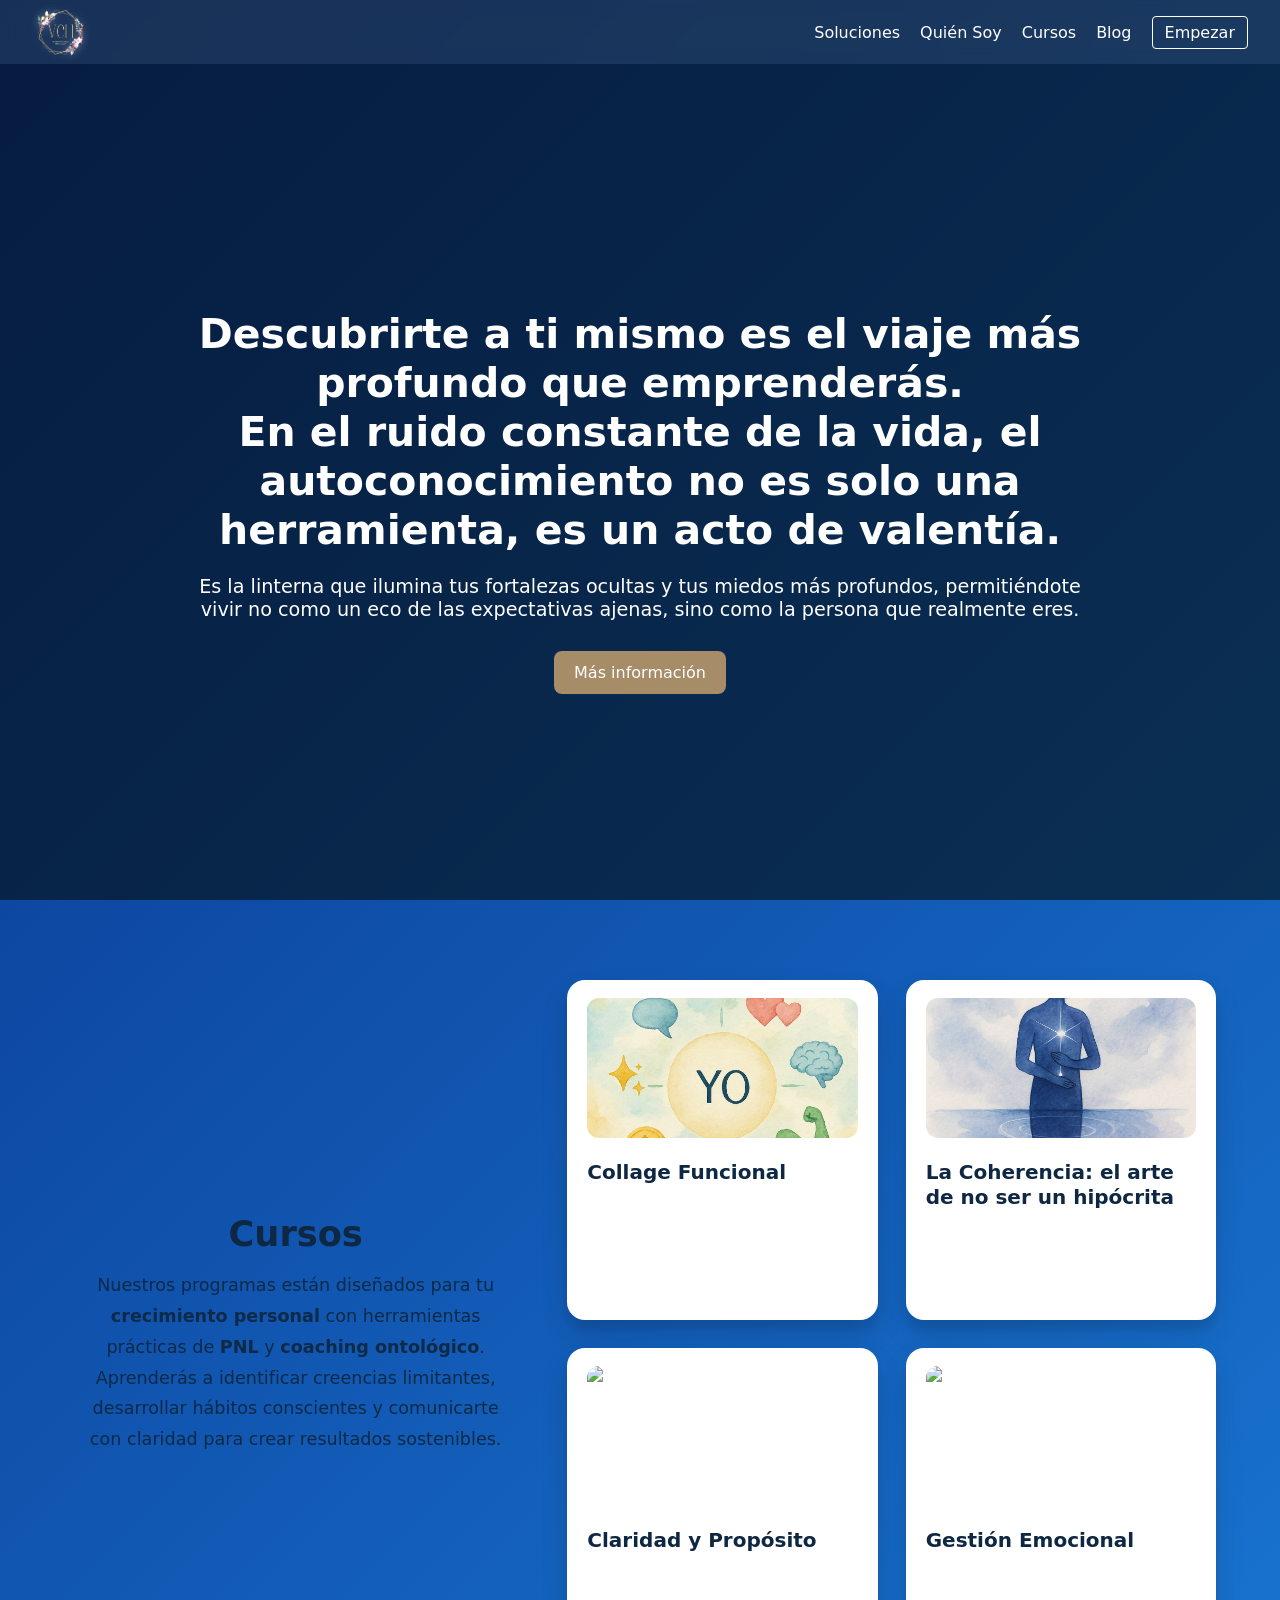
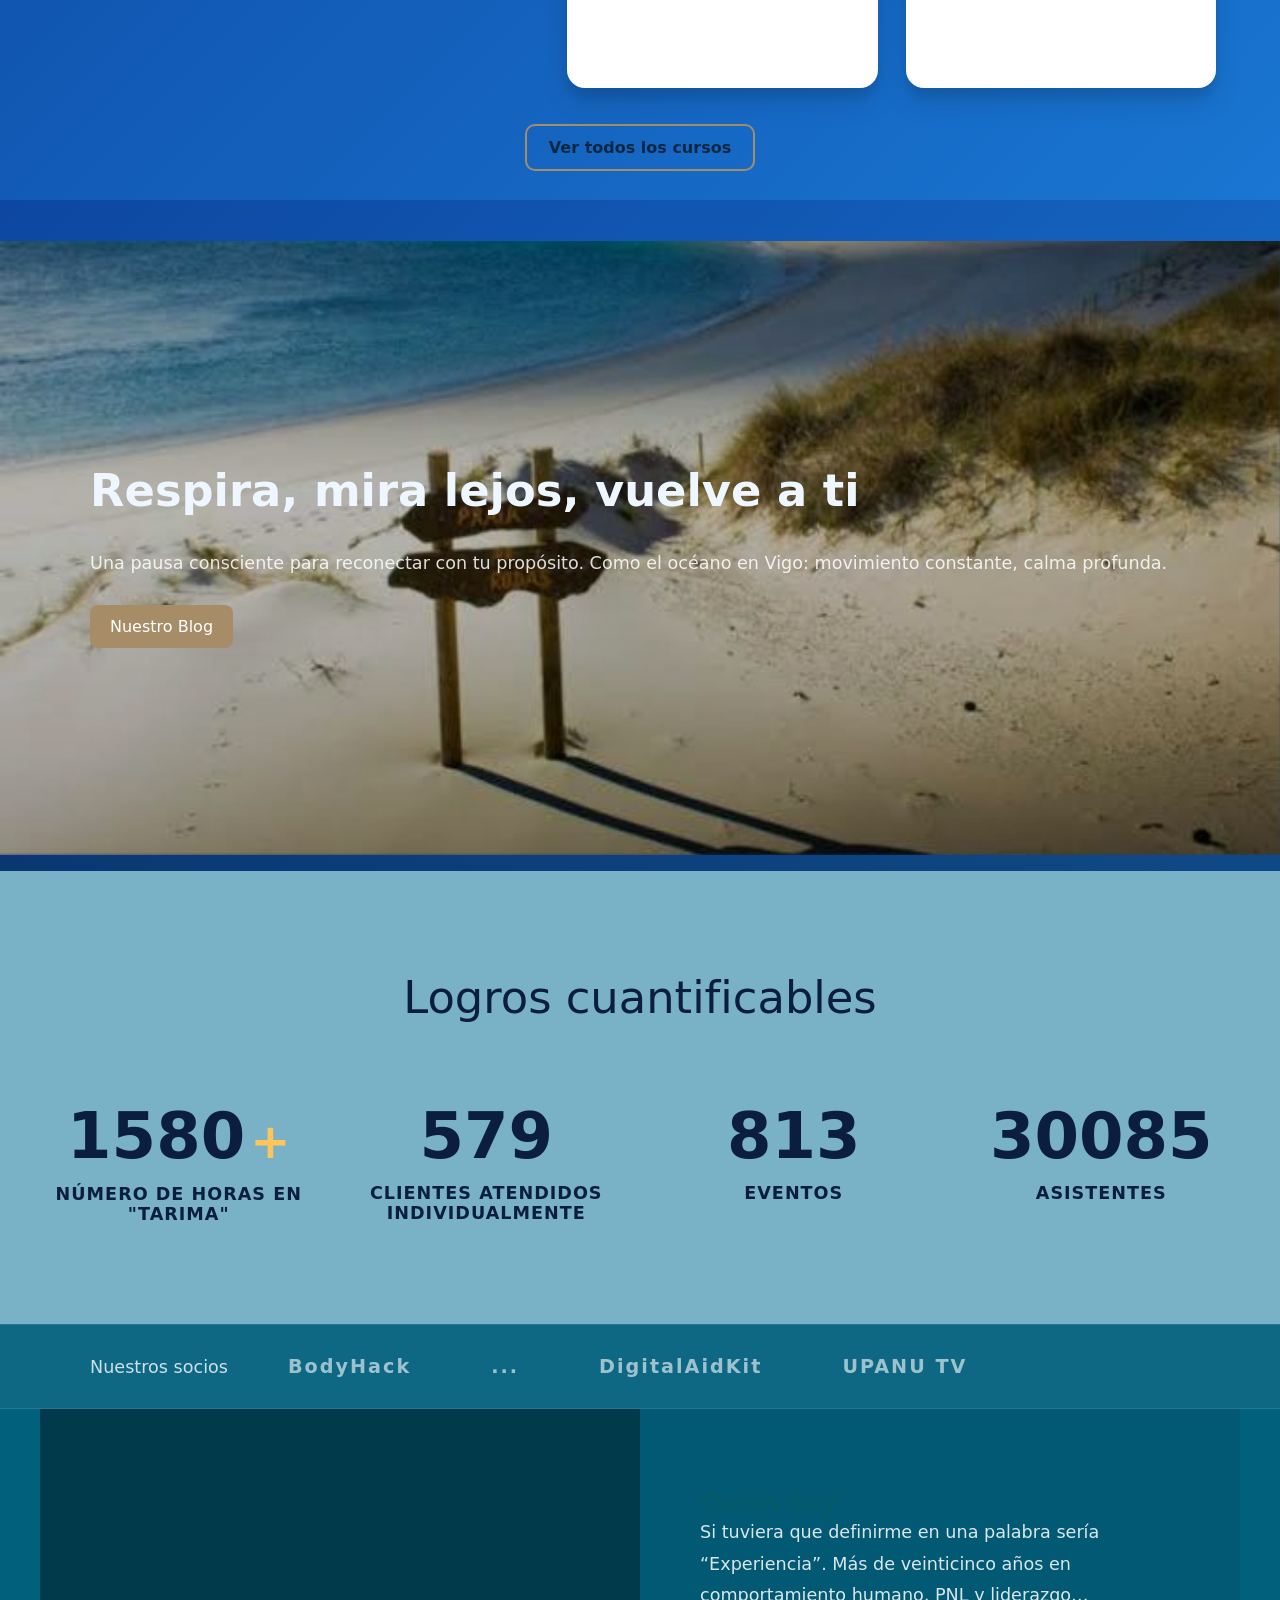
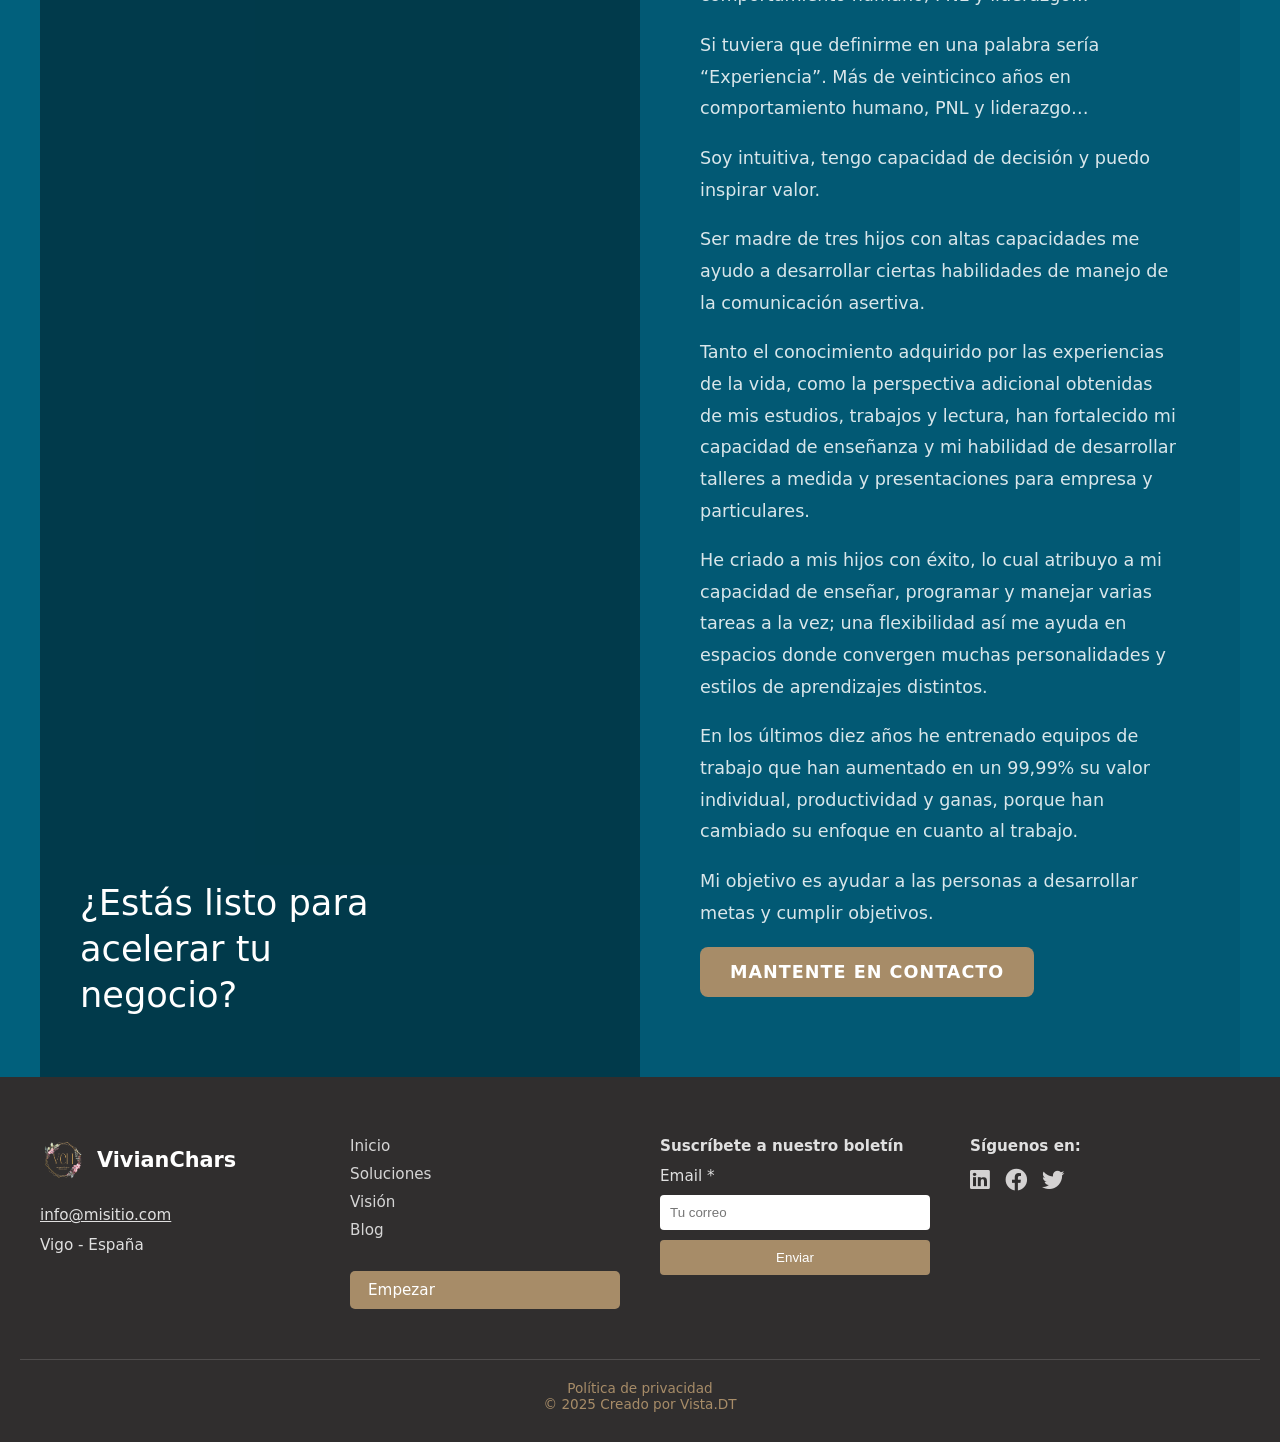
==== commit 2208ebfc: "resultados" ====
--- a/index.html
+++ b/index.html
@@ -36,7 +36,8 @@
 
     <div class="hero-content">
       <h1 class="fade-up">
-        Descubrirte a ti mismo es el viaje más profundo que emprenderás. En el ruido constante de la vida, el<br />
+        Descubrirte a ti mismo es el viaje más profundo que emprenderás. <br />
+        En el ruido constante de la vida, el<br />
         <strong>autoconocimiento</strong> no es solo una herramienta, es un acto de valentía.
       </h1>
       <p class="fade-up delay-1">
@@ -146,29 +147,29 @@
     <div class="stats-container">
       <div class="stats-content">
         <div class="stats-text fade-up">
-          <h2>Resultados</h2>
+          <h2>Logros cuantificables</h2>
           <p></p>
         </div>
 
         <div class="stats-grid">
           <div class="stat-item fade-up delay-1">
-            <div class="stat-number" data-target="150">0</div><div class="stat-plus">+</div>
-            <div class="stat-label">Proyectos Completados</div>
+            <div class="stat-number" data-target="2000">0</div><div class="stat-plus">+</div>
+            <div class="stat-label">Número de horas en "tarima"</div>
           </div>
 
           <div class="stat-item fade-up delay-2">
-            <div class="stat-number" data-target="95">0</div><div class="stat-plus">%</div>
-            <div class="stat-label">Precisión en Predicciones</div>
+            <div class="stat-number" data-target="753">0</div>
+            <div class="stat-label">Clientes atendidos individualmente</div>
           </div>
 
           <div class="stat-item fade-up delay-3">
-            <div class="stat-number" data-target="2.5">0</div><div class="stat-plus">M</div>
-            <div class="stat-label">Registros Procesados</div>
+            <div class="stat-number" data-target="1056">0</div> 
+            <div class="stat-label">Eventos</div>
           </div>
 
           <div class="stat-item fade-up delay-4">
-            <div class="stat-number" data-target="24">0</div><div class="stat-plus">/7</div>
-            <div class="stat-label">Soporte Disponible</div>
+            <div class="stat-number" data-target="39072">0</div>
+            <div class="stat-label">Asistentes</div>
           </div>
         </div>
       </div>
@@ -181,10 +182,10 @@
       <div class="partners-container">
         <div class="partners-title">Nuestros socios</div>
         <div class="partners-logos">
-          <div class="partner-logo">MIKRON</div>
-          <div class="partner-logo">Pomegranate</div>
-          <div class="partner-logo">Gargoosh</div>
-          <div class="partner-logo">VELO.CITY</div>
+          <div class="partner-logo">BodyHack</div>
+          <div class="partner-logo">...</div>
+          <div class="partner-logo">DigitalAidKit</div>
+          <div class="partner-logo">UPANU TV</div>
         </div>
       </div>
     </div>
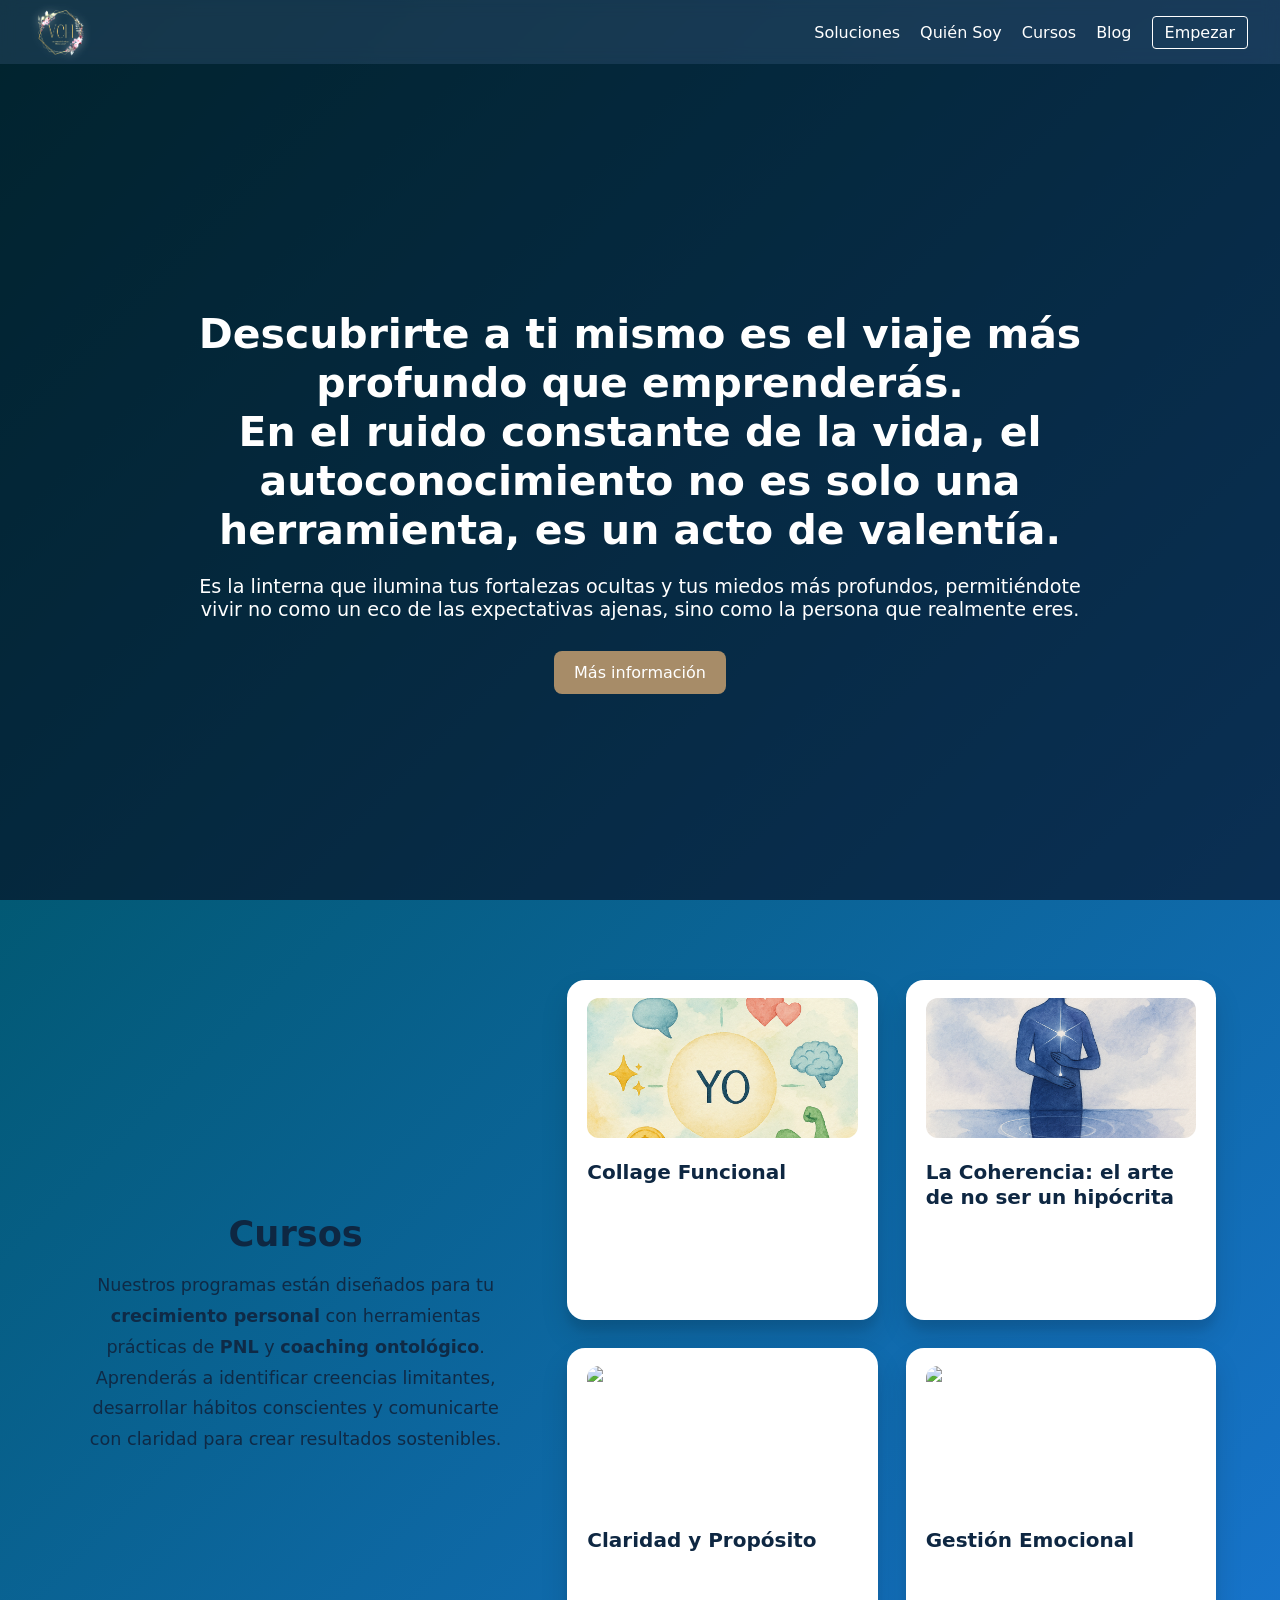
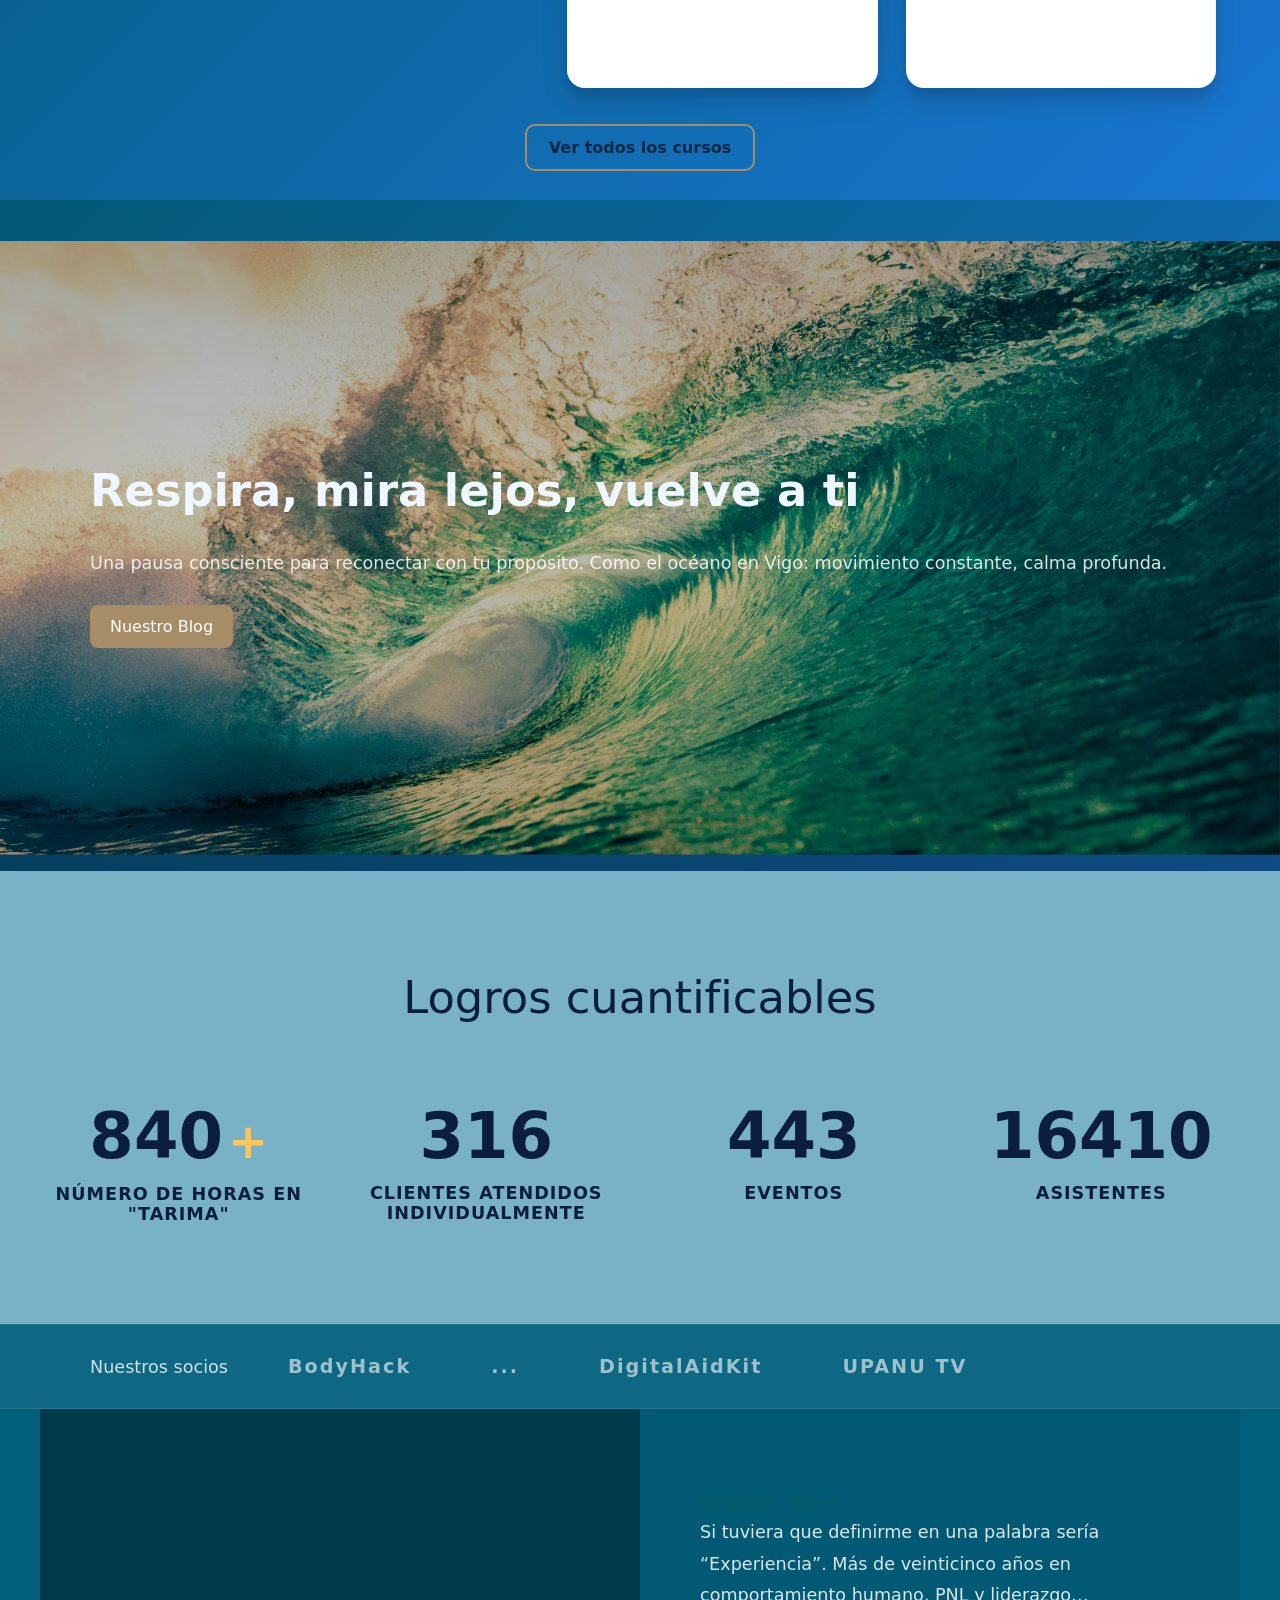
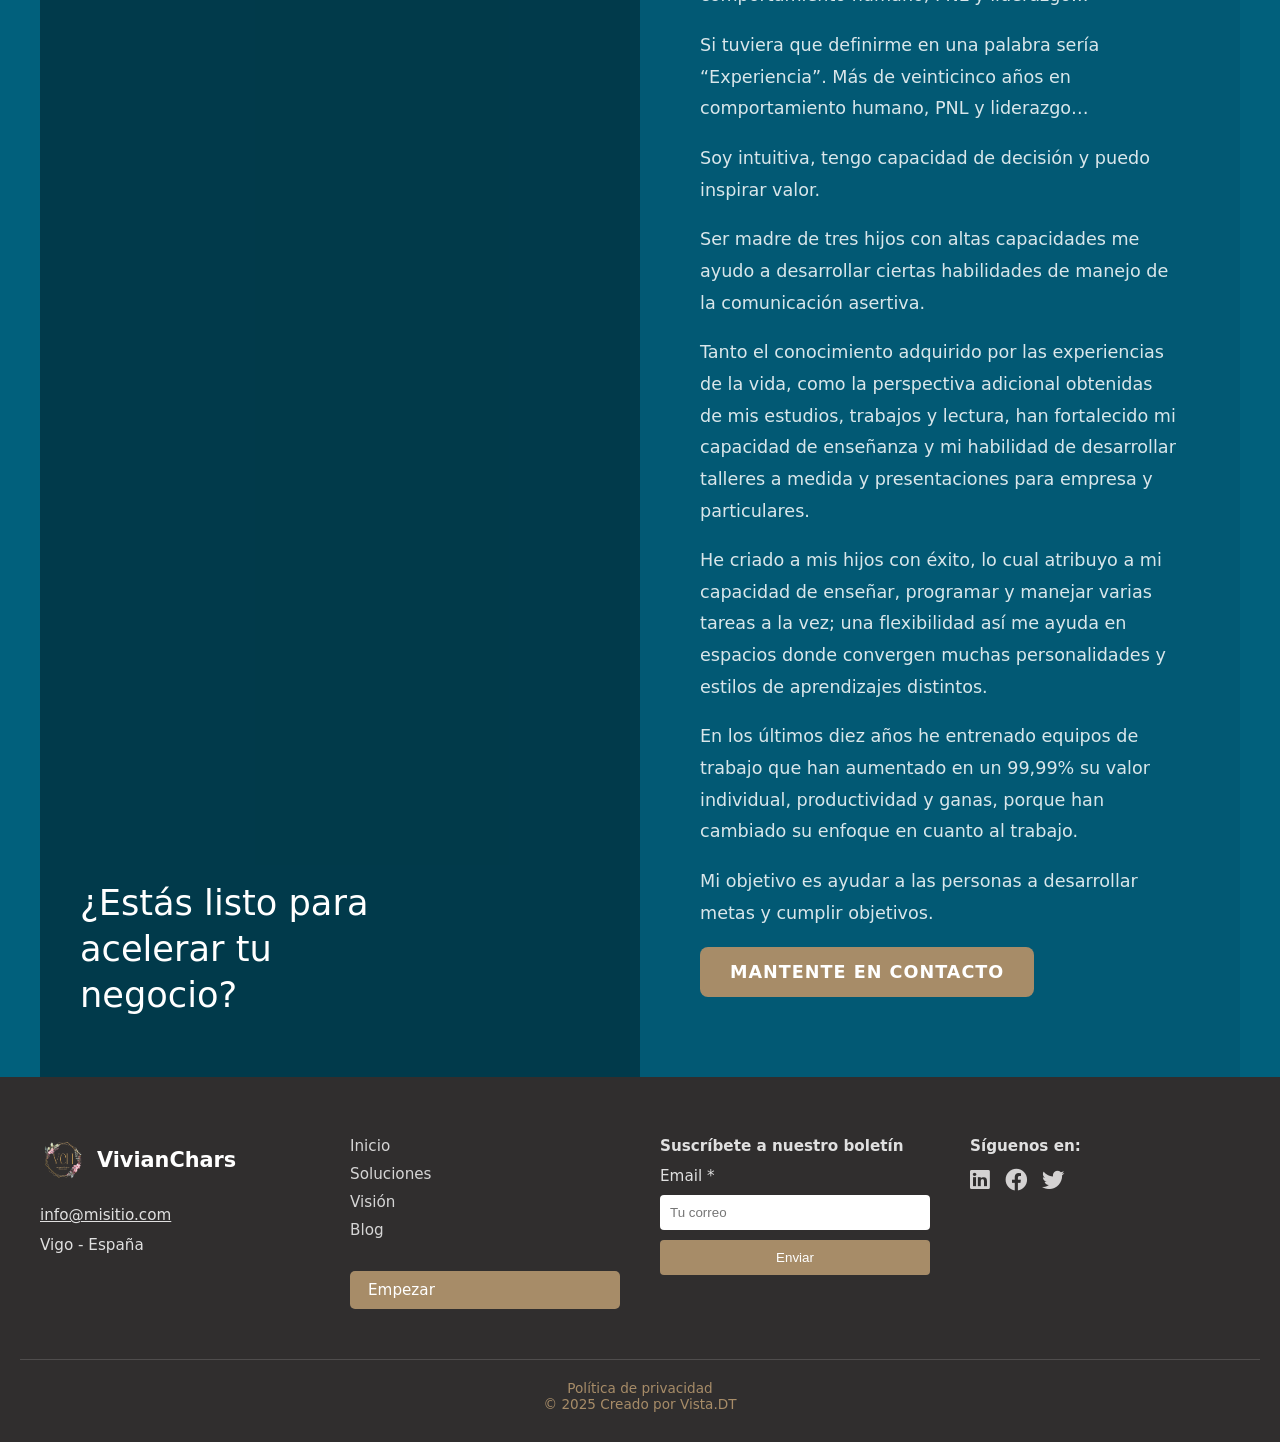
==== commit 51ae978c: "fondo del paralax" ====
--- a/index.html
+++ b/index.html
@@ -129,7 +129,7 @@
 
   <!-- PARALLAX VIGO -->
   <section class="parallax-section" id="parallax-vigo" aria-label="Vigo, España">
-    <img src="assets/img/vigo.jpeg" alt="" class="parallax-bg" loading="lazy" />
+    <img src="assets/img/vigo04.jpg" alt="" class="parallax-bg" loading="lazy" />
     <div class="parallax-overlay" aria-hidden="true"></div>
     <div class="parallax-content">
       <div class="parallax-container">
--- a/assets/style/style.css
+++ b/assets/style/style.css
@@ -4,7 +4,7 @@
 :root{
   --brand-primary: #a78c68;
   --brand-primary-rgb: 167 140 104;
-  --brand-blue-1: #0d47a1;
+  --brand-blue-1: #025974;;
   --brand-blue-2: #1976d2;
   --ink-1: #0b1e3f;
   --ink-2: #0e2742;
@@ -165,7 +165,7 @@
    PARALLAX
    ========================== */
 .parallax-section{ position:relative; height:70vh; min-height:520px; overflow:hidden; display:flex; align-items:center; margin-top:10px; }
-.parallax-bg{ position:absolute; inset:0; width:100%; height:100%; object-fit:cover; z-index:-15; will-change: transform; pointer-events:none; }
+.parallax-bg{position:absolute; inset:0; width:100%; height:100%; object-fit:cover; z-index:-15; will-change: transform; pointer-events:none; }
 .parallax-overlay{
   position:absolute; inset:0; z-index:1;
   background: linear-gradient(to bottom, rgba(0,0,0,.35) 0%, rgba(0,0,0,.25) 40%, rgba(0,0,0,.35) 100%);
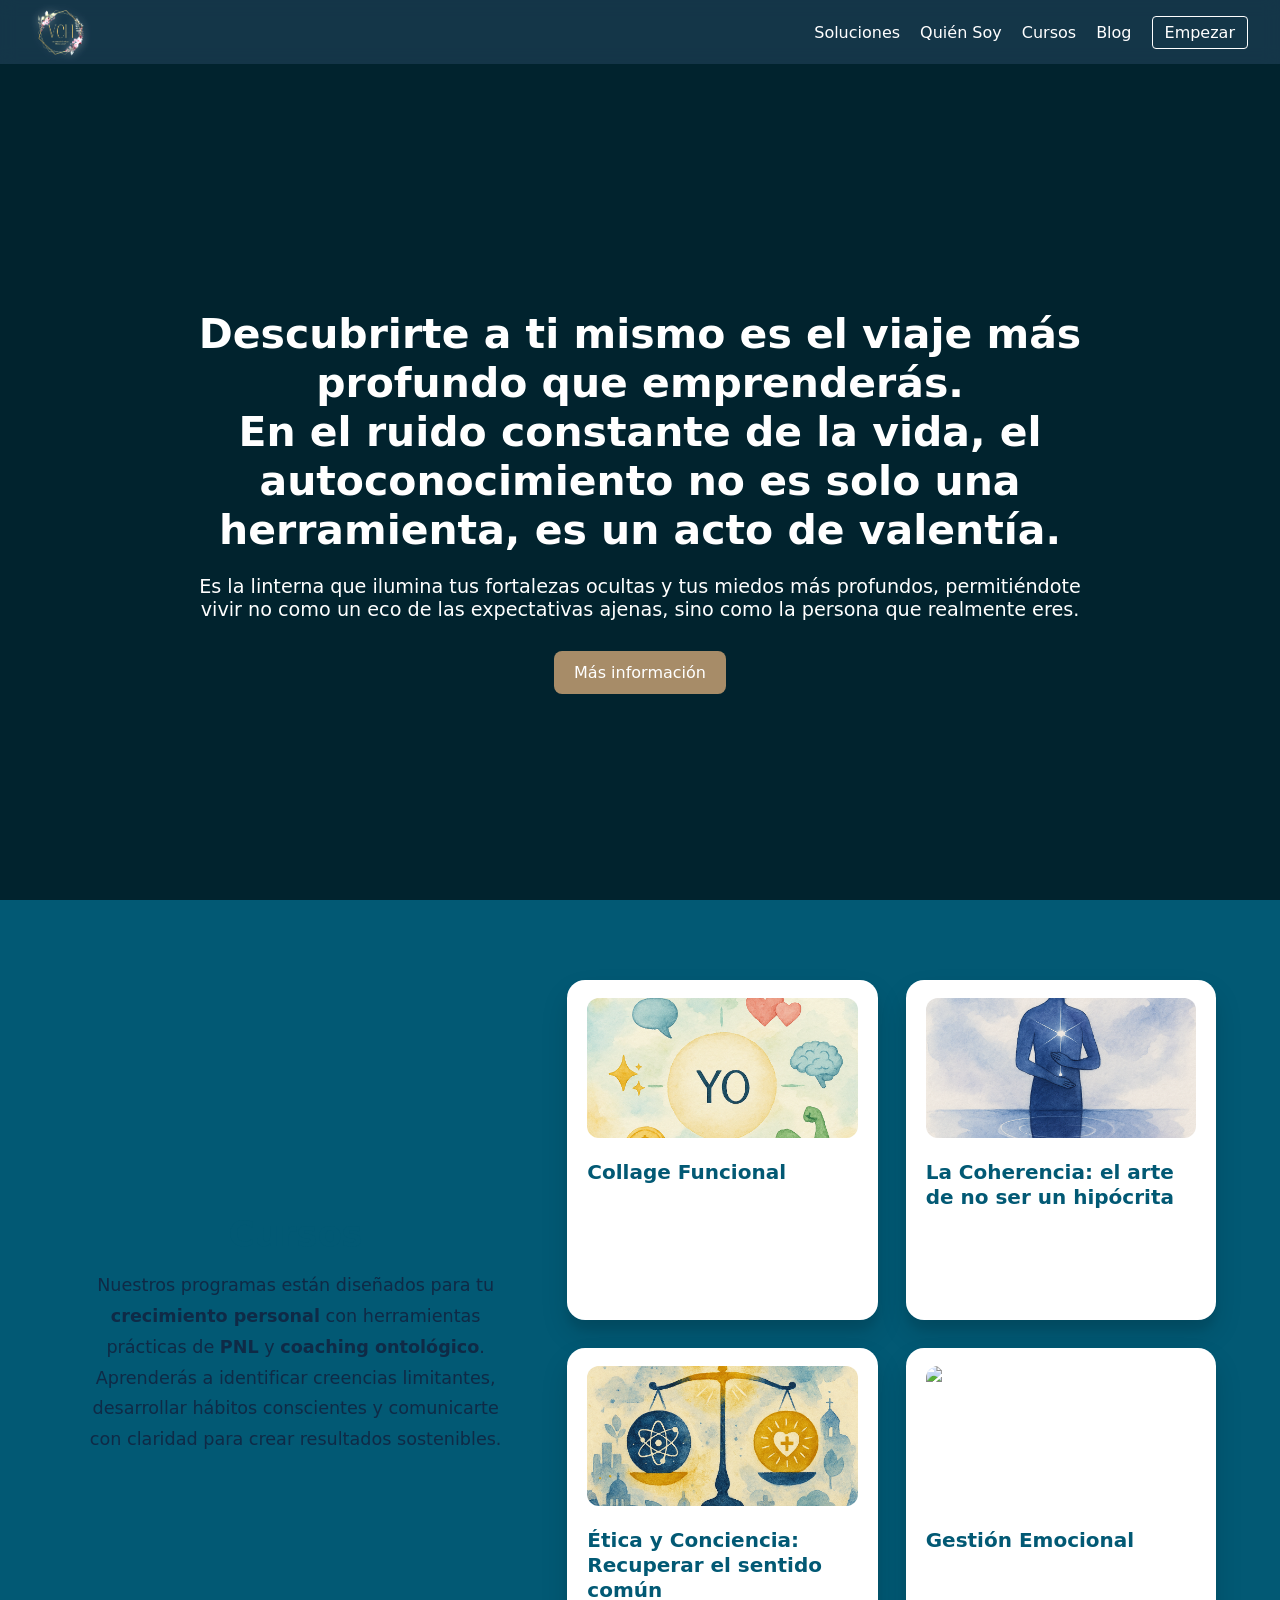
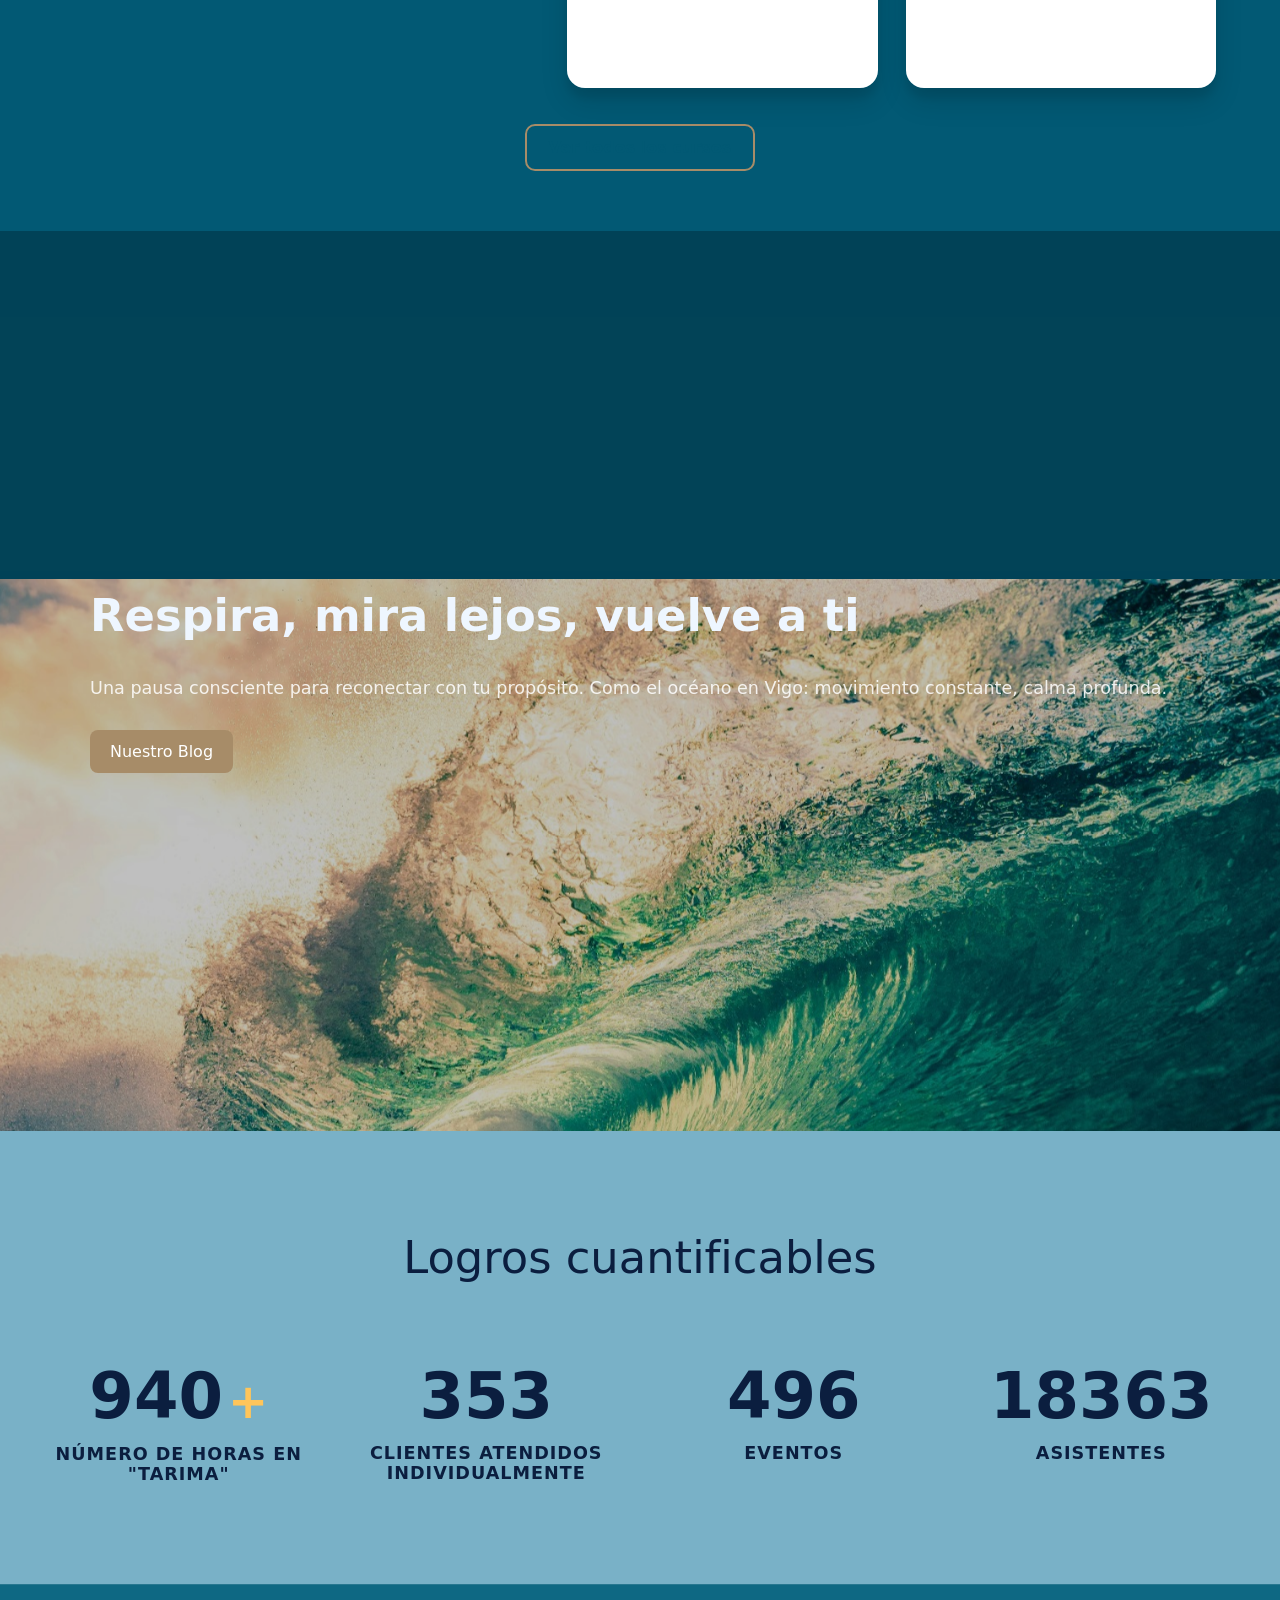
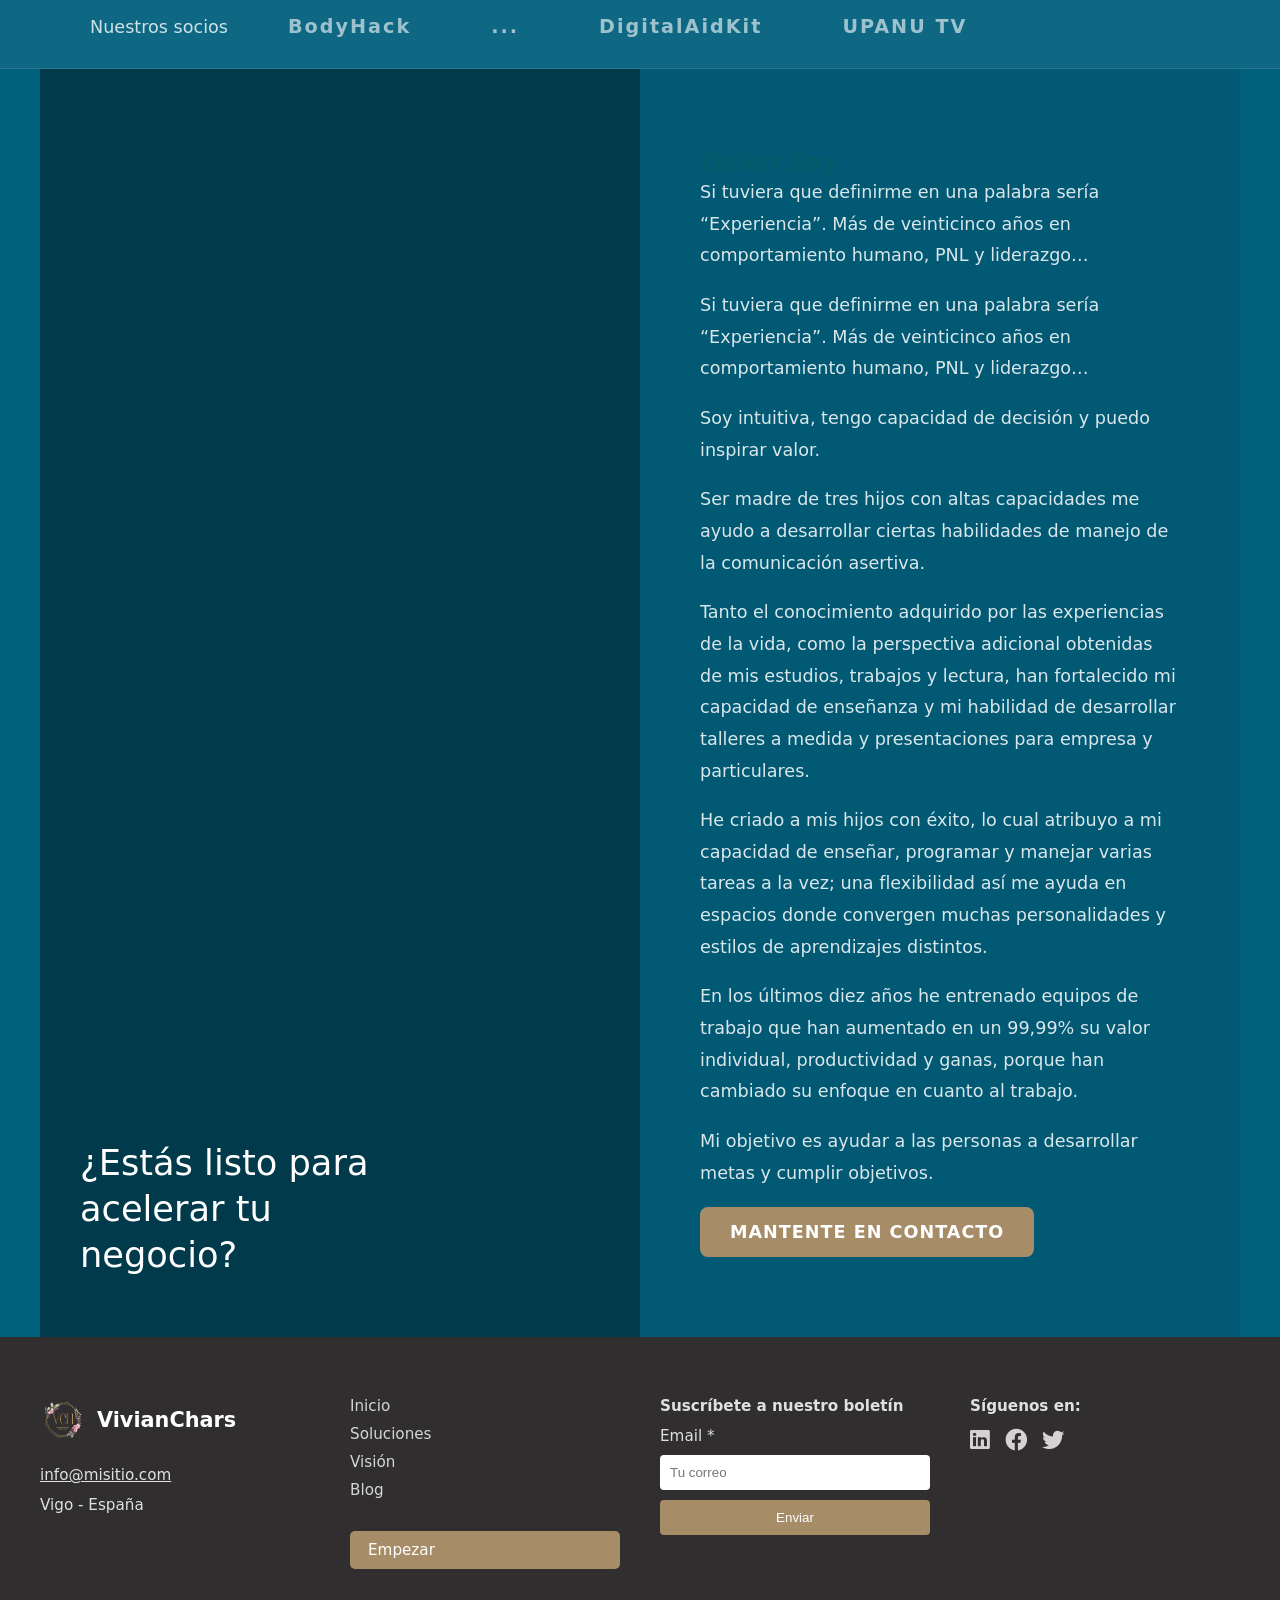
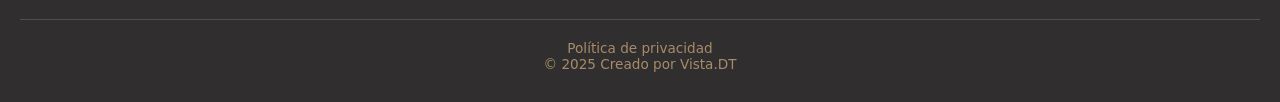
==== commit b4556b85: "eliminando imagenes y colocando las otras dos paginas" ====
--- a/index.html
+++ b/index.html
@@ -67,8 +67,10 @@
             </div>
             <div class="card-face card-back">
               <h3>Collage Funcional</h3>
-              <p>Un espacio creativo para reconectar contigo mismo a través de la percepción, la energía y el autoconocimiento.</p>
-              <p>Exploraremos percepción (VAK), mapa personal y activación de energía creativa y emocional para atraer bienestar, abundancia y equilibrio.</p>
+              <p>Collage Funcional es un espacio creativo para reconectar contigo mismo a través de la percepción, la energía y el autoconocimiento.</p>
+              <p>Aprenderás a observar tus pensamientos, emociones y relaciones desde una nueva mirada.</p>
+              <p>Exploraremos los tres canales de percepción (visual, auditivo y kinestésico), trabajaremos tu mapa personal y activaremos tu energía creativa y emocional para atraer bienestar, abundancia y equilibrio.</p>
+              <p>Una experiencia práctica, inspiradora y transformadora. 🌿</p>
               <a href="#" class="card-link">Ver detalles</a>
             </div>
           </div>
@@ -83,8 +85,10 @@
             </div>
             <div class="card-face card-back">
               <h3>La Coherencia: el arte de no ser un hipócrita</h3>
-              <p>Alinea lo que piensas, sientes, dices y haces. Reconecta con tu verdad interior y deja atrás el autoengaño.</p>
-              <p>Ejercicios de reflexión, consciencia y acción para vivir con integridad y paz.</p>
+              <p>La Coherencia: el arte de no ser un hipócrita es un viaje hacia la autenticidad.</p>
+              <p>Aprenderás a alinear lo que piensas, sientes, dices y haces, reconectando con tu conciencia y tu verdad interior.</p>
+              <p>A través de ejercicios de reflexión, consciencia y acción consciente, descubrirás cómo liberarte del autoengaño, las falsas expectativas y el drama interno.</p>
+              <p>El resultado: una vida más íntegra, pacífica y coherente contigo mismo y con los demás. ✨</p>
               <a href="#" class="card-link">Ver detalles</a>
             </div>
           </div>
@@ -94,12 +98,15 @@
         <article class="course-card" aria-label="Claridad y Propósito">
           <div class="card-inner">
             <div class="card-face card-front">
-              <img src="assets/img/cursos/claridad.jpg" alt="Claridad y Propósito" loading="lazy" />
-              <h3>Claridad y Propósito</h3>
-            </div>
-            <div class="card-face card-back">
-              <h3>Claridad y Propósito</h3>
-              <p>Define visión, objetivos y métricas personales desde el coaching ontológico. Alinea acción y sentido.</p>
+              <img src="assets/img/cursos/etica.png" alt="Ética y Conciencia: Recuperar el sentido común" loading="lazy" />
+              <h3>Ética y Conciencia: Recuperar el sentido común</h3>
+            </div>
+            <div class="card-face card-back">
+              <h3>Ética y Conciencia: Recuperar el sentido común</h3>
+              <p>Ética y Conciencia: Recuperar el sentido común es un curso que invita a reflexionar sobre los pilares que sostienen nuestra sociedad: la ciencia, la religión, la política y la moral.</p>
+              <p>A través del diálogo y la introspección, aprenderás a equilibrar razón y corazón, verdad y empatía, acción y reflexión.</p>
+              <p>El propósito es reencontrar el respeto, la responsabilidad y la humanidad en medio del ruido moderno, cultivando una conciencia más clara y justa.</p>
+              <p>Un llamado a pensar, sentir y actuar con propósito. 🌿</p>
               <a href="#" class="card-link">Ver detalles</a>
             </div>
           </div>
--- a/assets/style/style.css
+++ b/assets/style/style.css
@@ -5,9 +5,9 @@
   --brand-primary: #a78c68;
   --brand-primary-rgb: 167 140 104;
   --brand-blue-1: #025974;;
-  --brand-blue-2: #1976d2;
+  --brand-blue-2: #025974;
   --ink-1: #0b1e3f;
-  --ink-2: #0e2742;
+  --ink-2: #025974;
   --ink-3: #2e3e53;
   --bg-soft: #79b1c7;
 }
@@ -165,7 +165,7 @@
    PARALLAX
    ========================== */
 .parallax-section{ position:relative; height:70vh; min-height:520px; overflow:hidden; display:flex; align-items:center; margin-top:10px; }
-.parallax-bg{position:absolute; inset:0; width:100%; height:100%; object-fit:cover; z-index:-15; will-change: transform; pointer-events:none; }
+.parallax-bg{position:absolute; inset:0; width:100%; height:100%; object-fit:cover; z-index:-15; will-change: transform; pointer-events:none; background-color: #025974;}
 .parallax-overlay{
   position:absolute; inset:0; z-index:1;
   background: linear-gradient(to bottom, rgba(0,0,0,.35) 0%, rgba(0,0,0,.25) 40%, rgba(0,0,0,.35) 100%);
@@ -180,6 +180,17 @@
 @media (prefers-reduced-motion: reduce){
   .parallax-bg{ transform:none !important; }
 }
+
+
+
+
+
+
+
+
+
+
+
 
 /* ==========================
    PARTNERS + CTA
@@ -368,3 +379,40 @@
     padding-top: calc(var(--nav-h) + 20px);
   }
 }
+
+
+
+
+
+
+
+
+
+/* === Corregir parallax: que solo se vea la imagen, sin color debajo === */
+#parallax-vigo {
+  position: relative;
+  overflow: hidden;          /* evita que nada se desborde */
+  background: none !important; /* elimina cualquier fondo sólido */
+  height: 100vh;             /* ocupa toda la altura de la ventana */
+  min-height: 520px;
+  margin: 0;                 /* elimina márgenes superiores/inferiores */
+  padding: 0;                /* elimina padding extra */
+}
+
+#parallax-vigo .parallax-bg {
+  position: absolute;
+  top: 0; left: 0;
+  width: 100%; height: 100%;
+  object-fit: cover;          /* hace que la imagen cubra toda la sección */
+  object-position: center center; /* centrada */
+  z-index: -1;
+}
+
+/* Overlay que se mantiene encima (opcional, puedes ajustar la opacidad) */
+#parallax-vigo .parallax-overlay {
+  background: rgba(0, 0, 0, 0.25); /* o tu gradiente */
+  position: absolute;
+  inset: 0;
+  z-index: 1;
+}
+
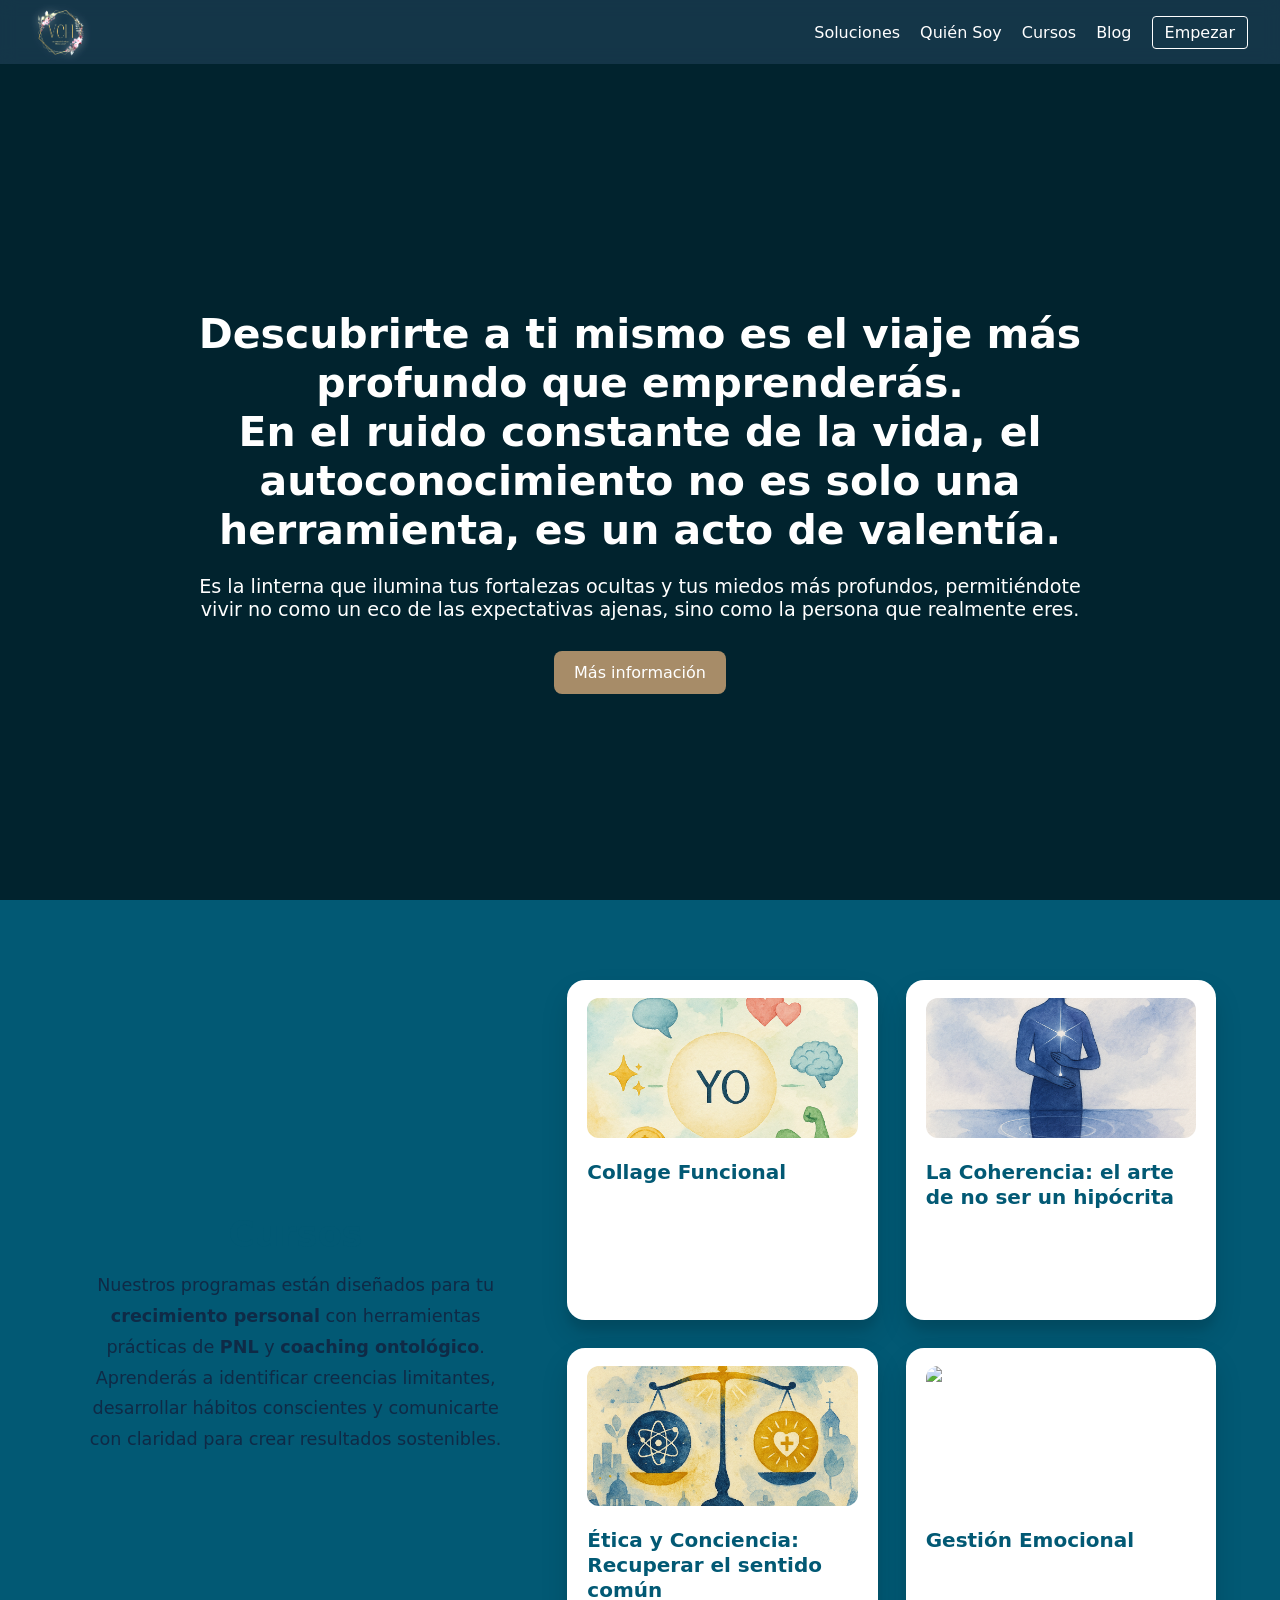
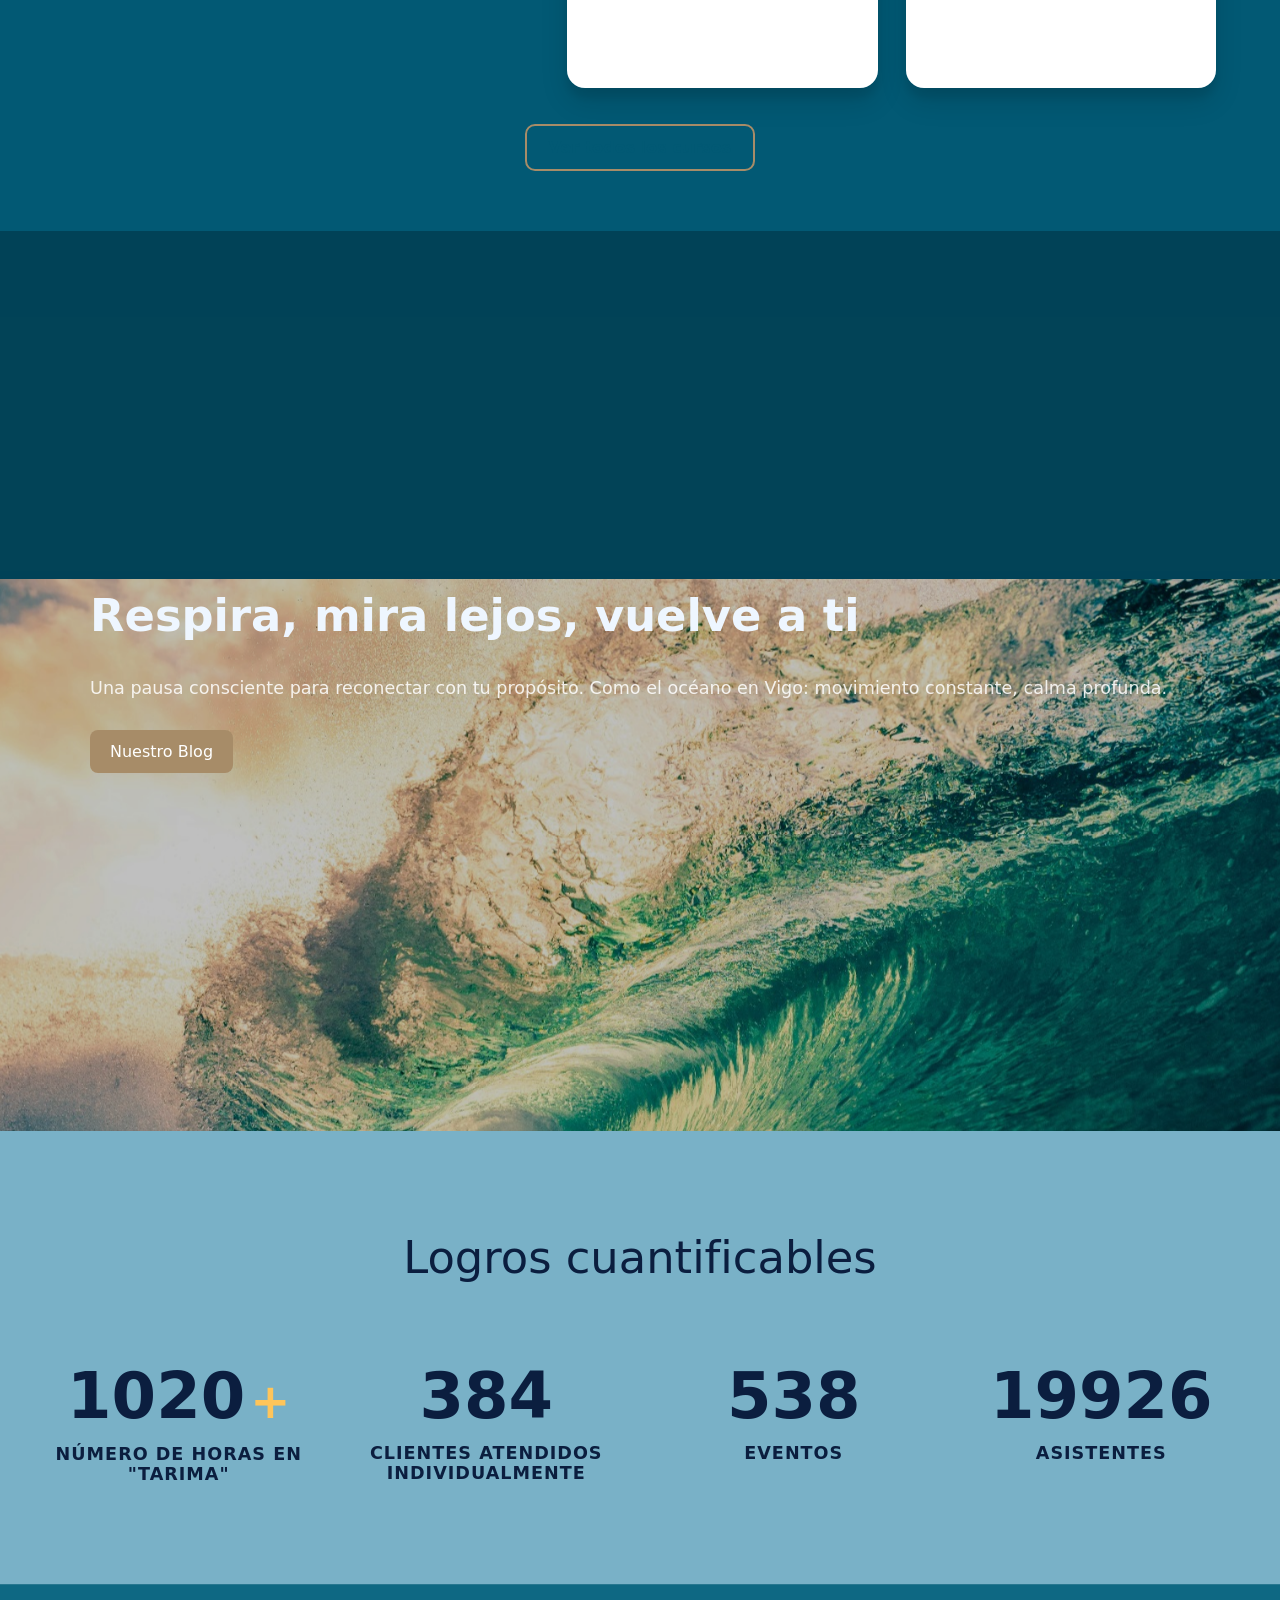
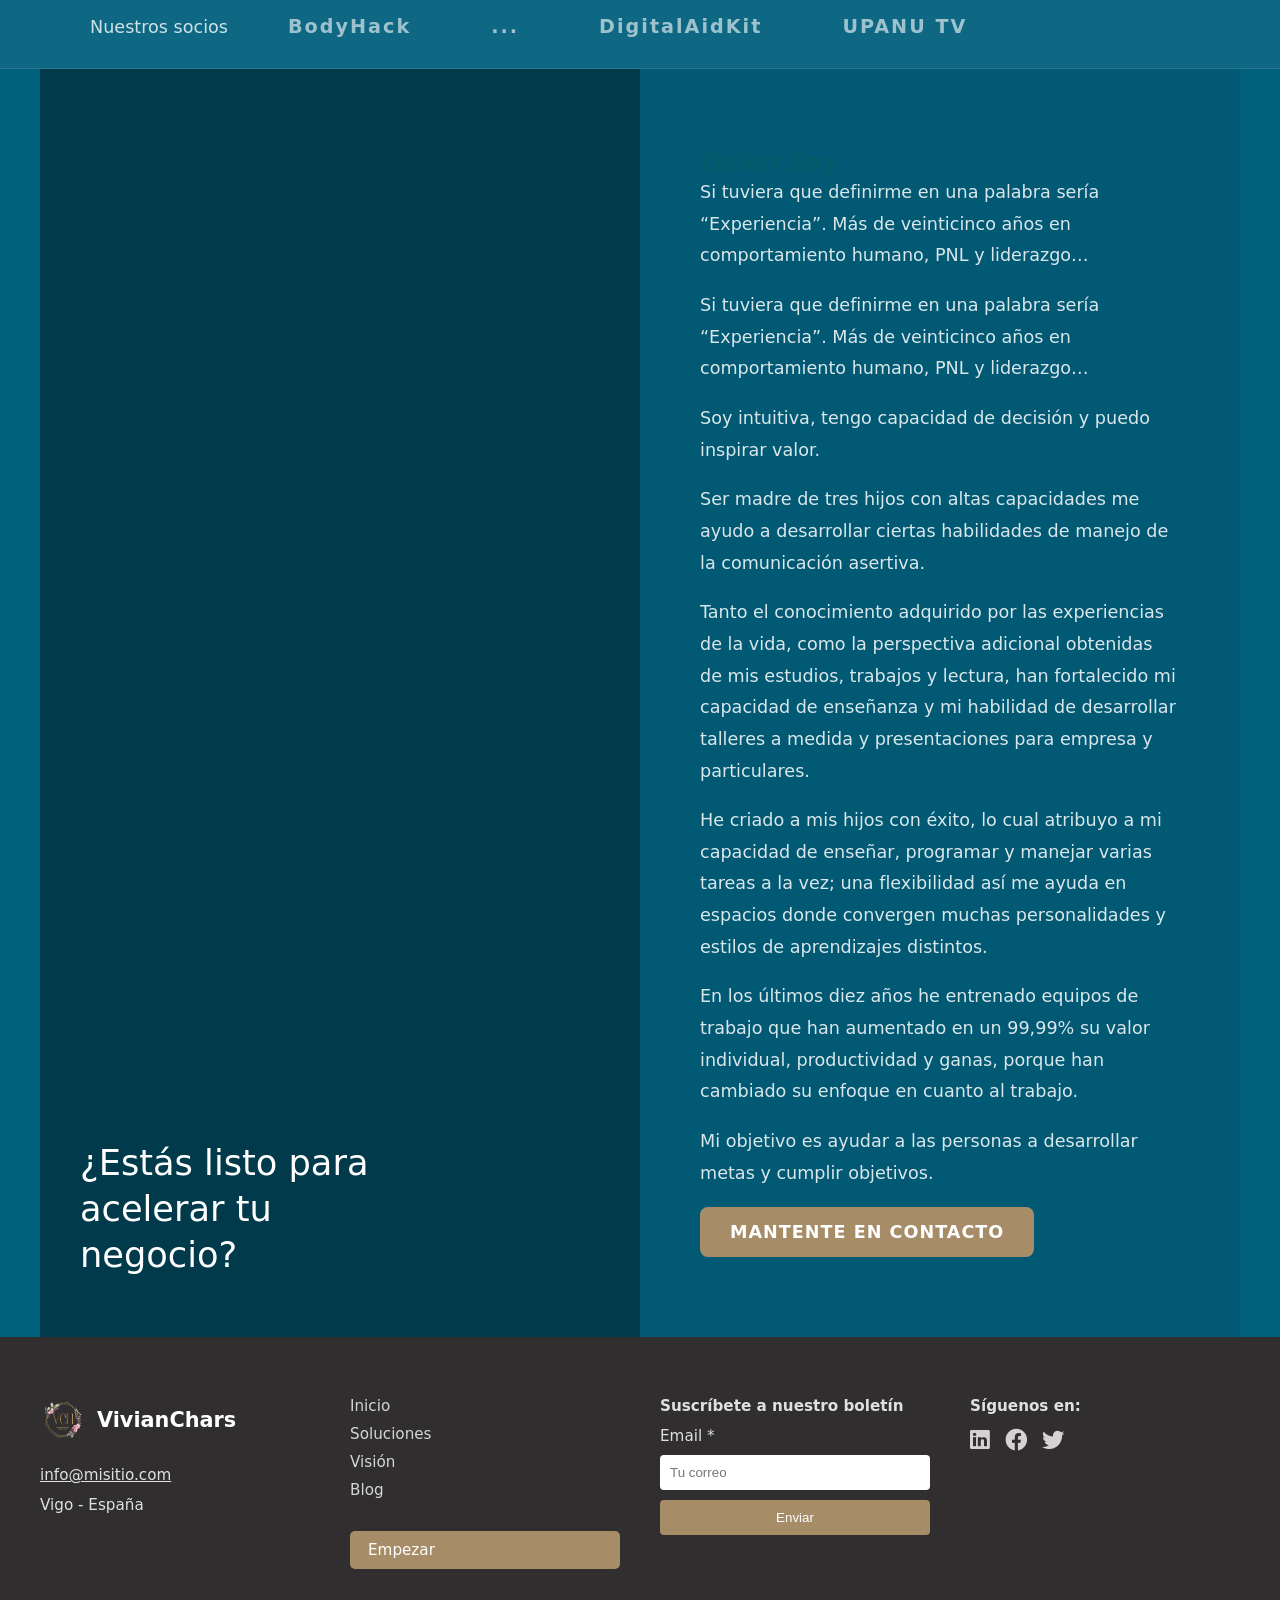
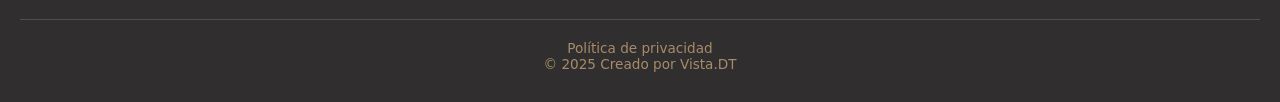
==== commit cf997932: "creando paginas adicionales" ====
--- a/index.html
+++ b/index.html
@@ -130,7 +130,7 @@
     </div>
 
     <div class="features-cta">
-      <a href="/cursos.html" class="btn-secondary">Ver todos los cursos</a>
+      <a href="/cursos.html" target="_blank" class="btn-secondary">Ver todos los cursos</a>
     </div>
   </section>
 
@@ -143,7 +143,7 @@
         <div class="parallax-text">
           <h2 class="fade-up">Respira, mira lejos, vuelve a ti</h2>
           <p class="fade-up delay-1">Una pausa consciente para reconectar con tu propósito. Como el océano en Vigo: movimiento constante, calma profunda.</p>
-          <a href="#cursos" class="btn-primary fade-up delay-2">Nuestro Blog</a>
+          <a href="blog.html" target="_blank" class="btn-primary fade-up delay-2">Nuestro Blog</a>
         </div>
       </div>
     </div>
